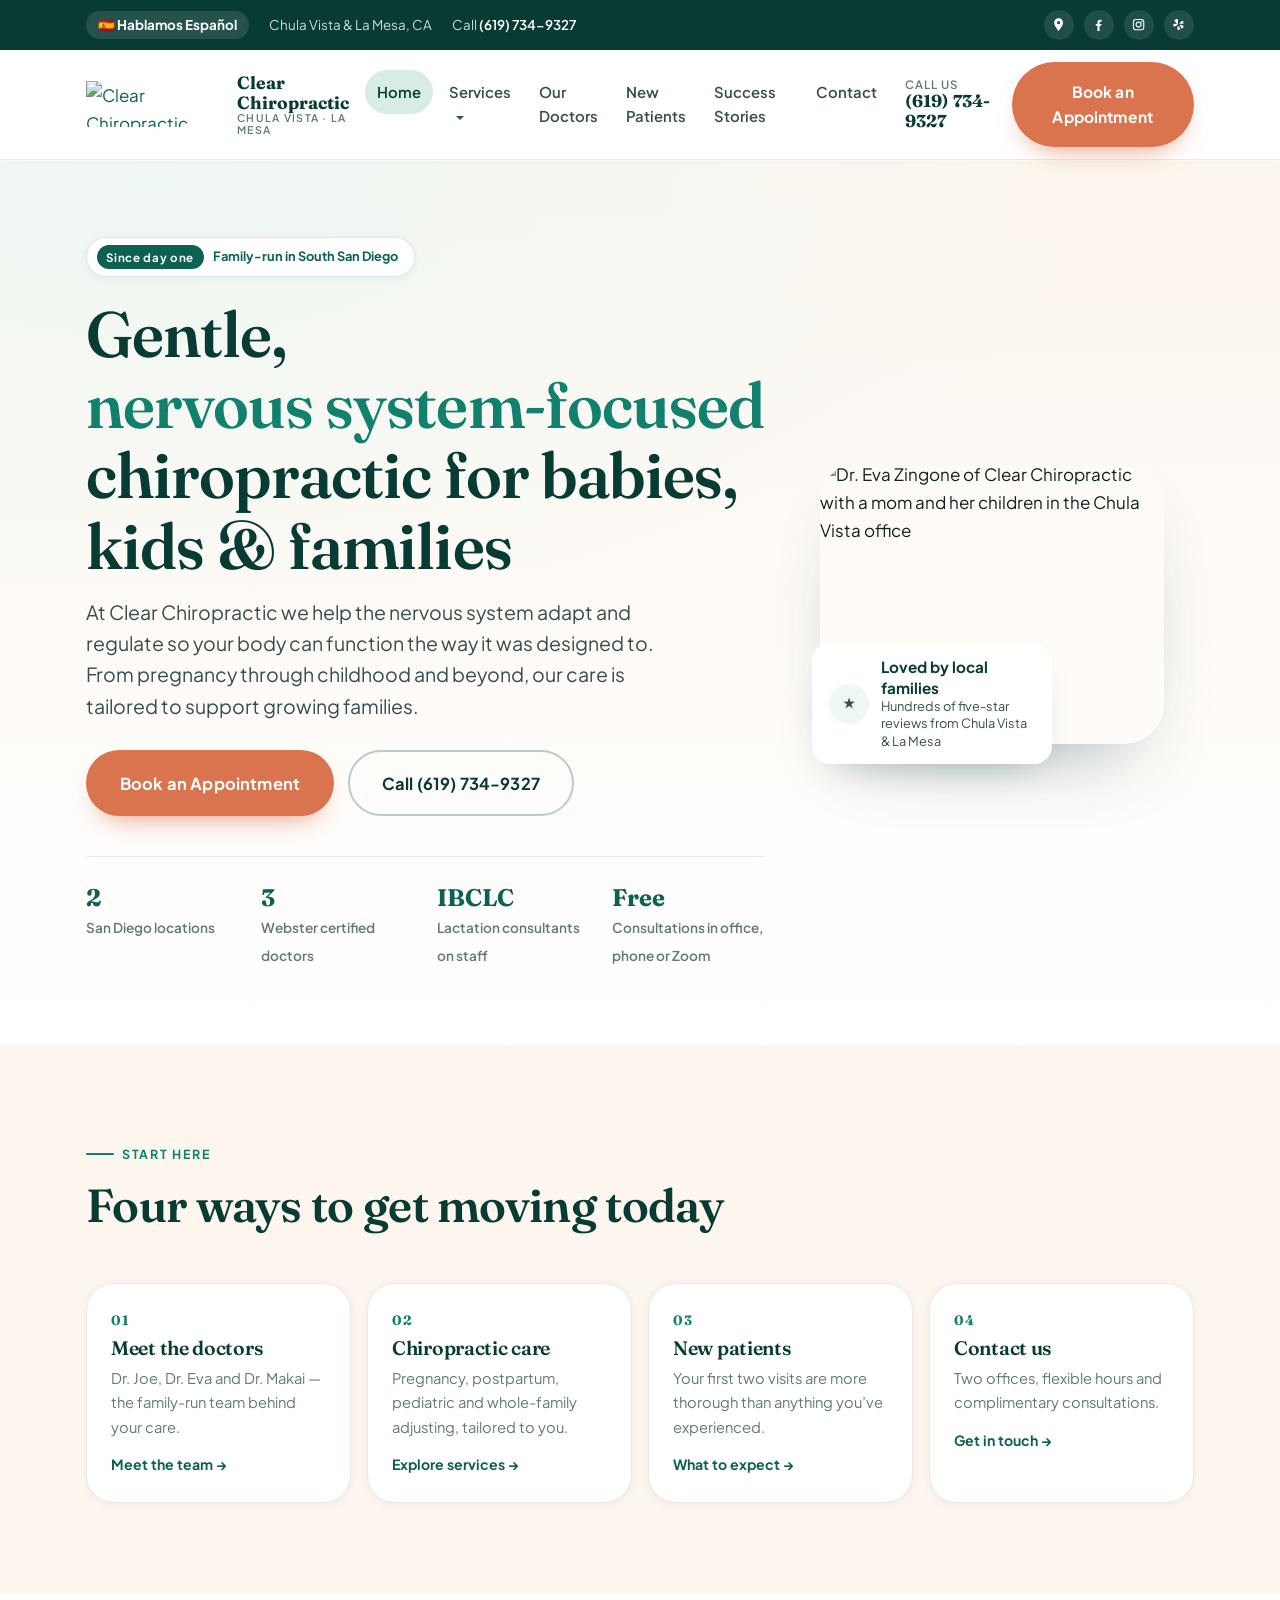
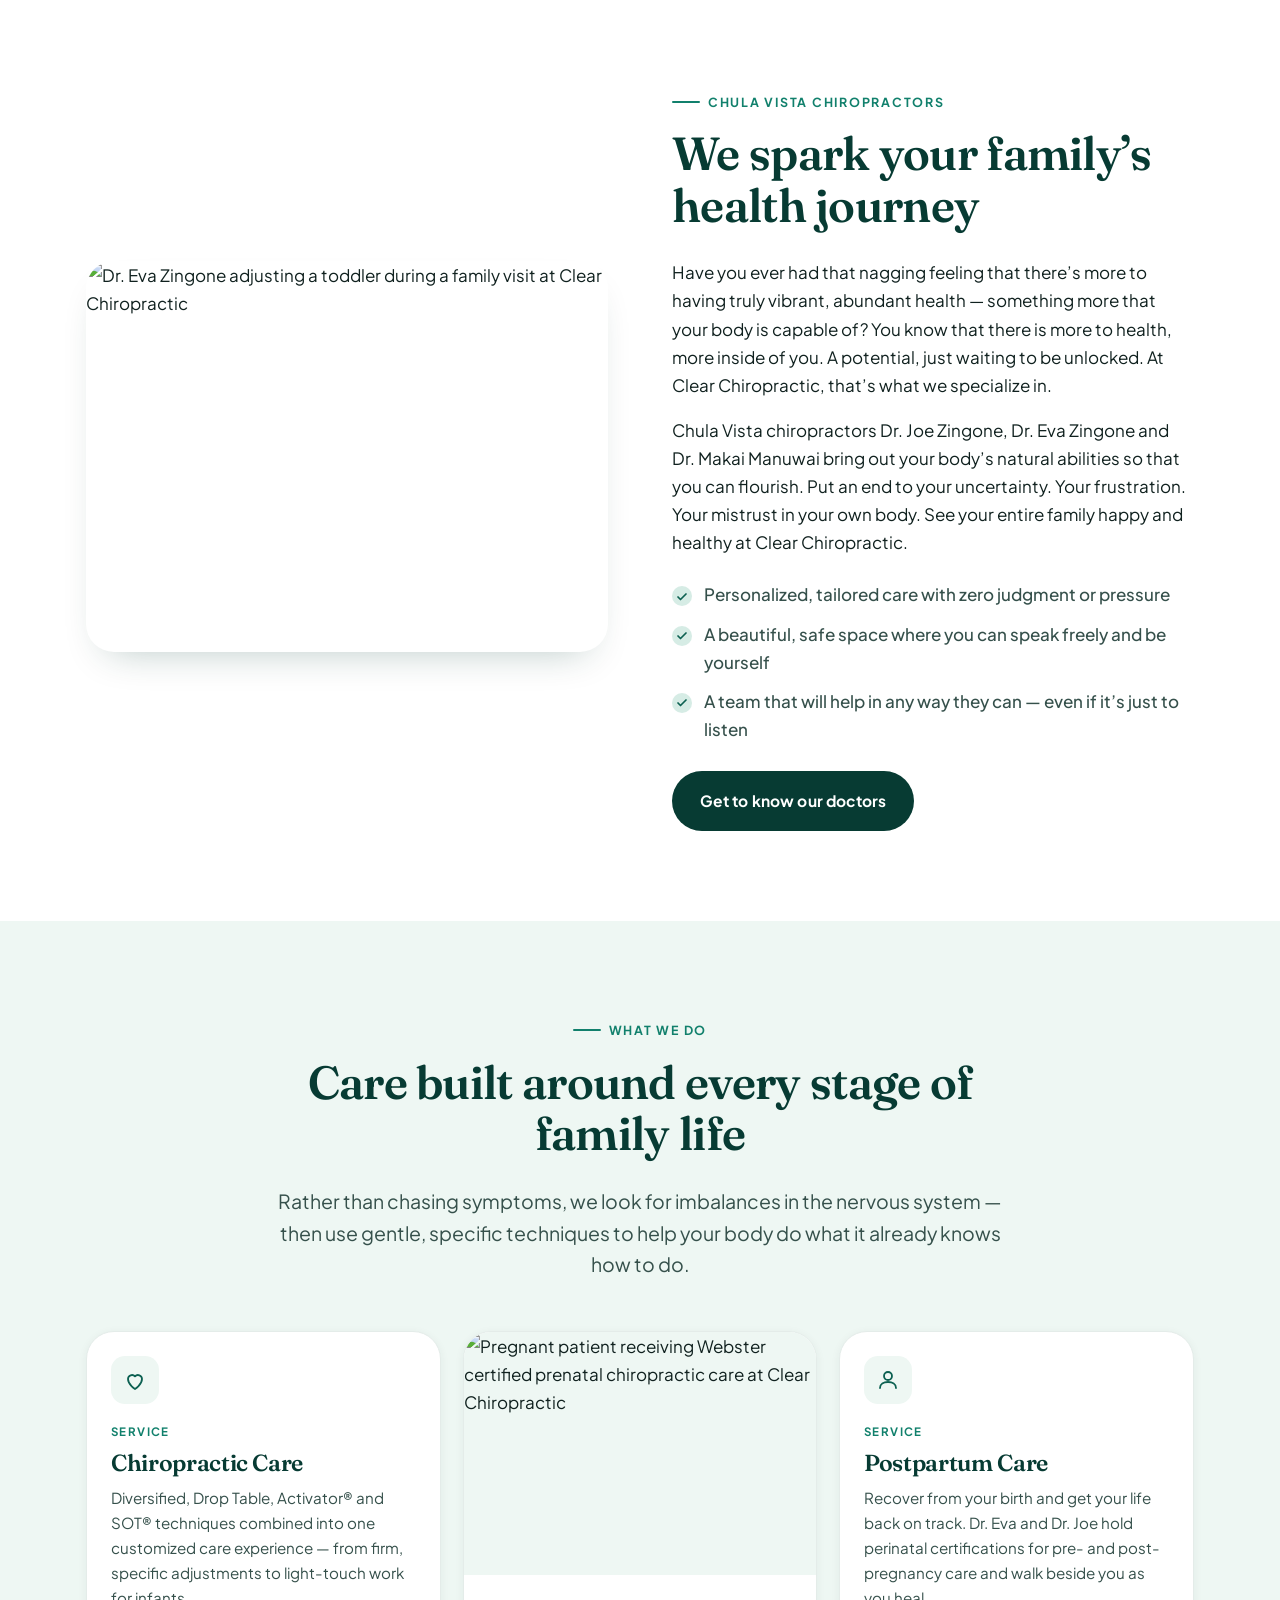
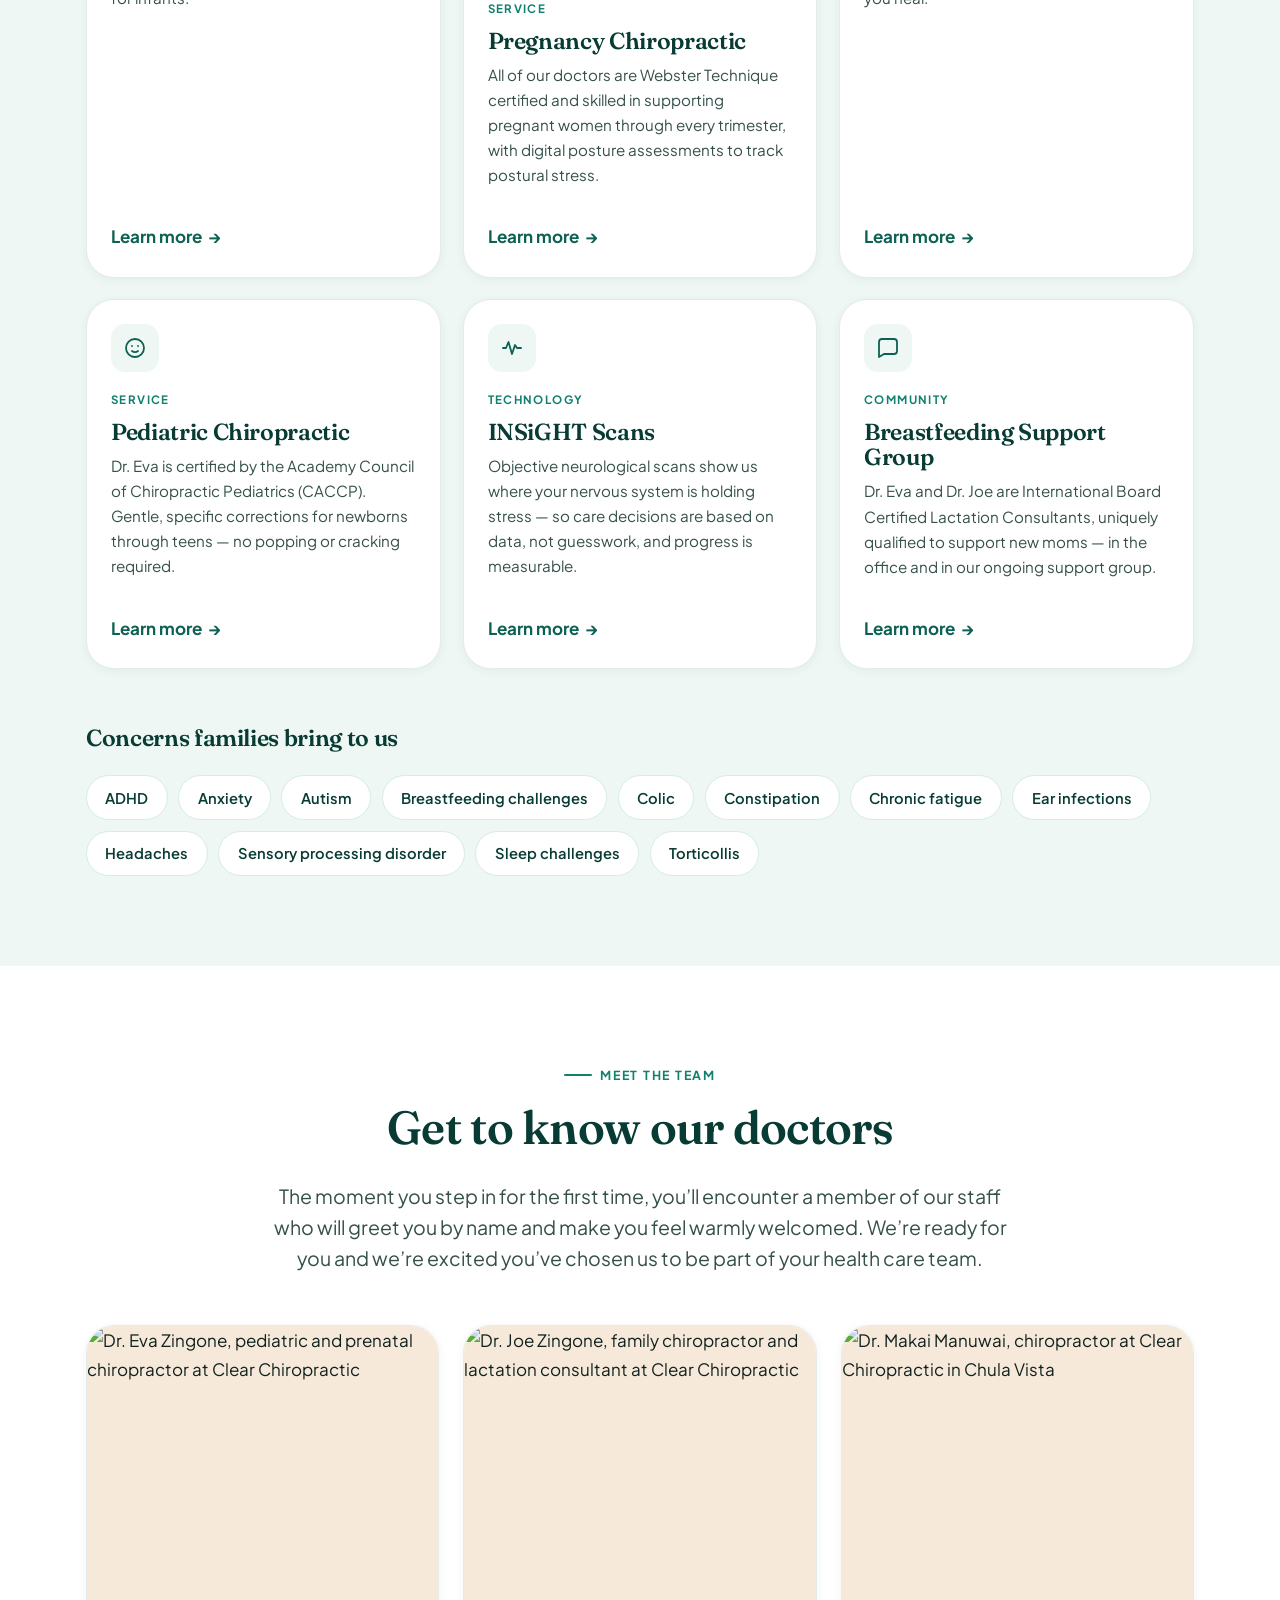
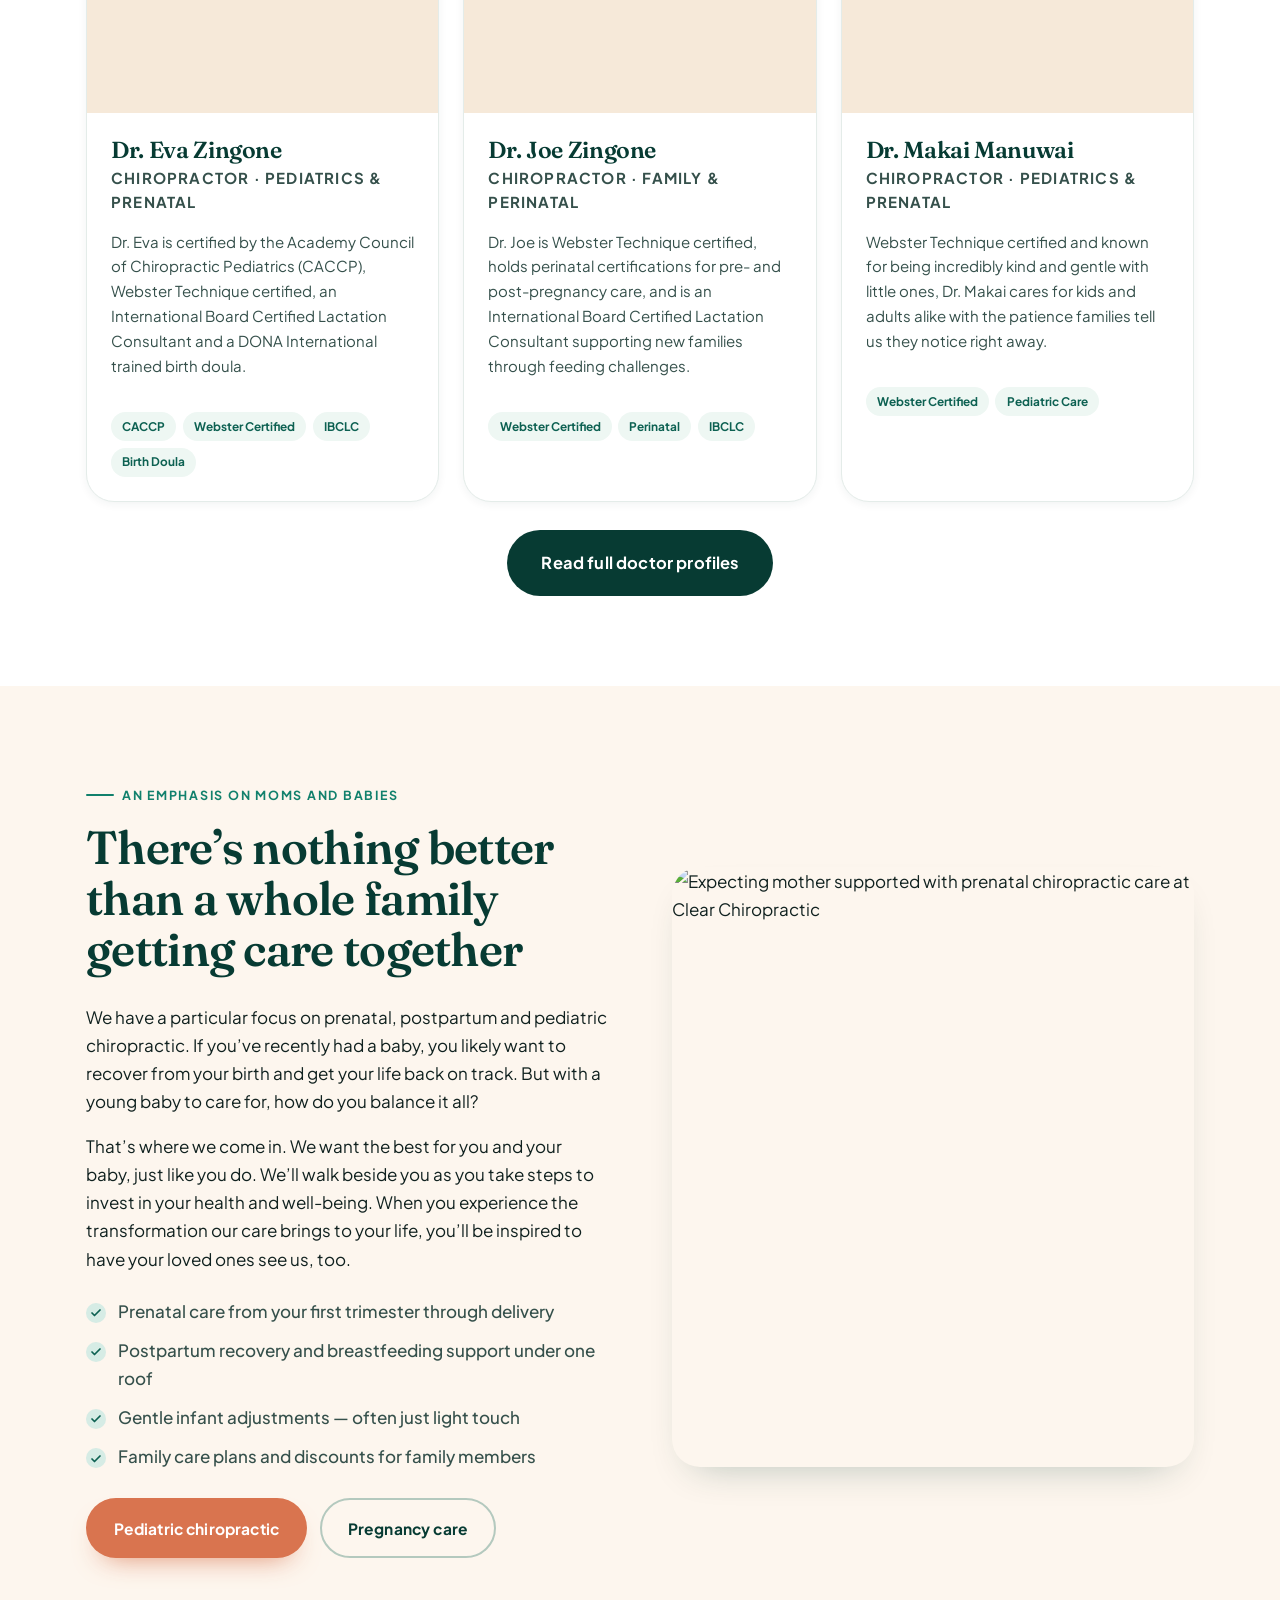
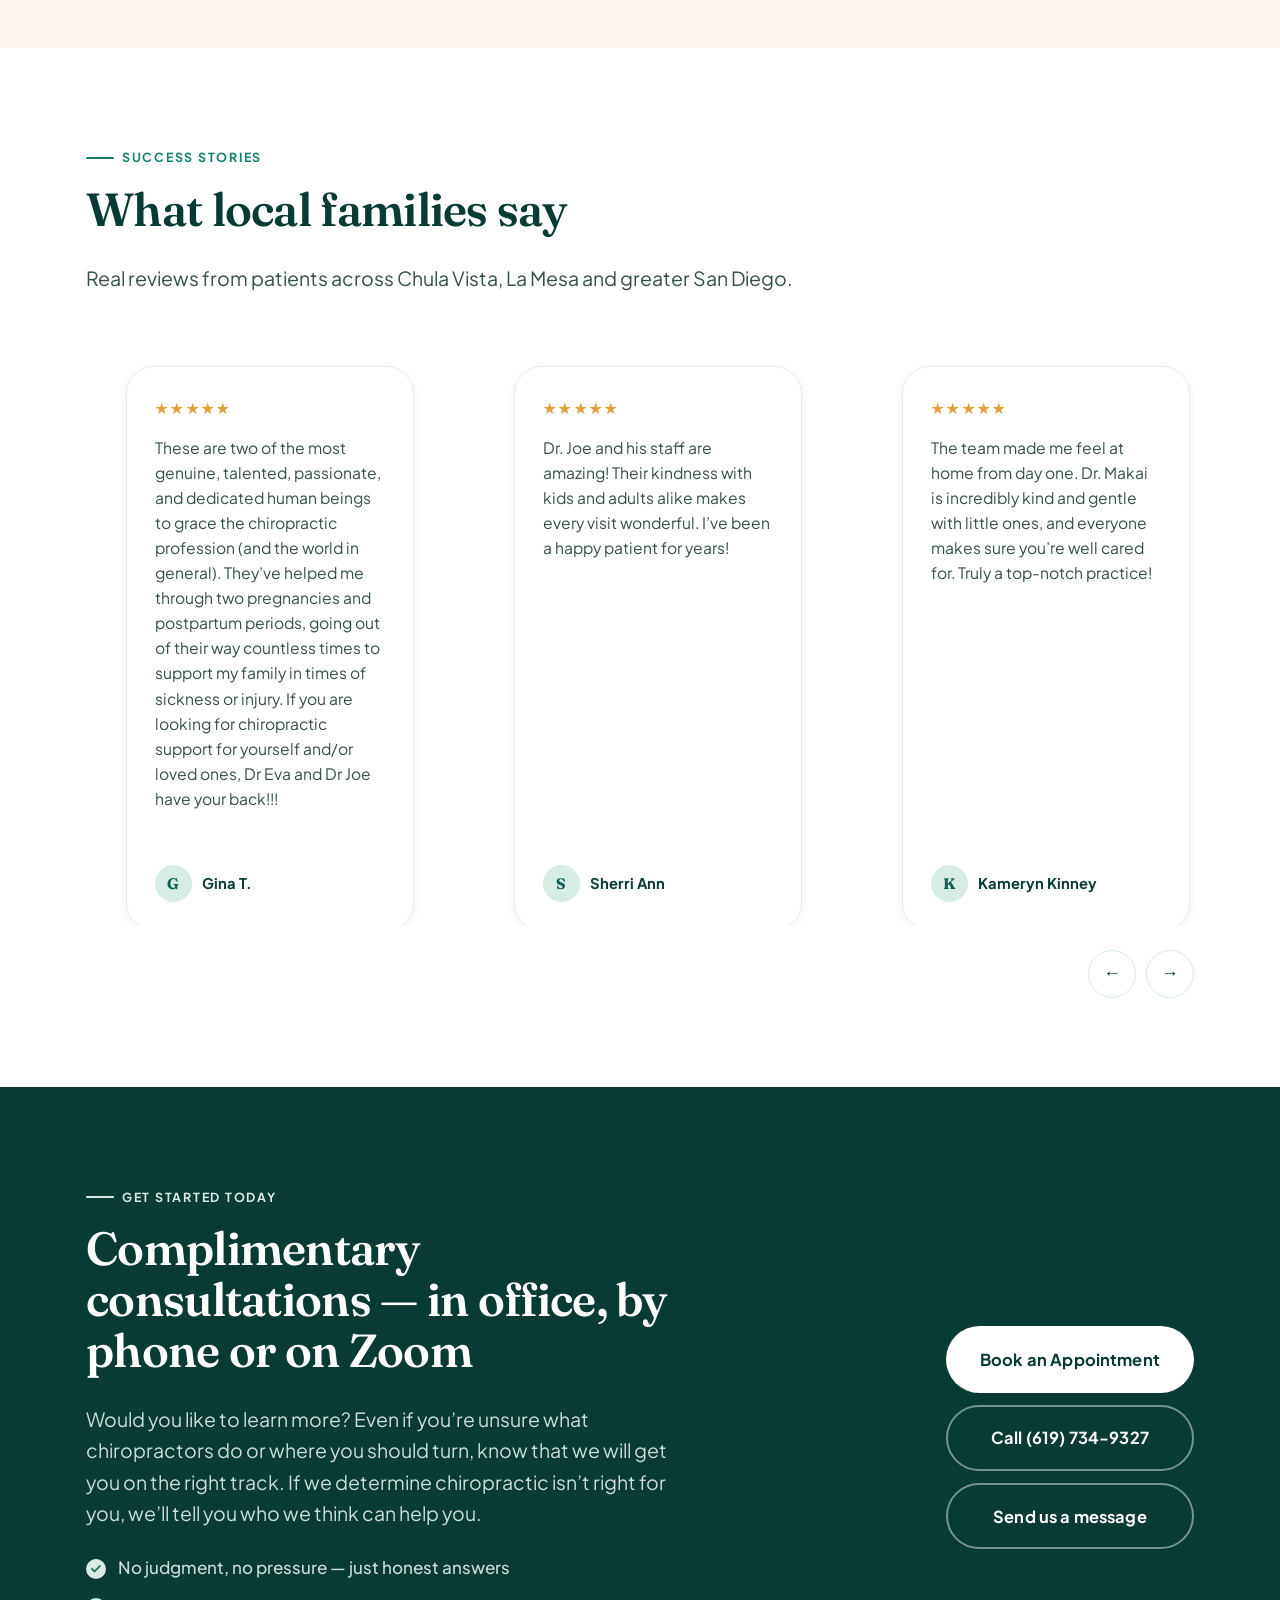
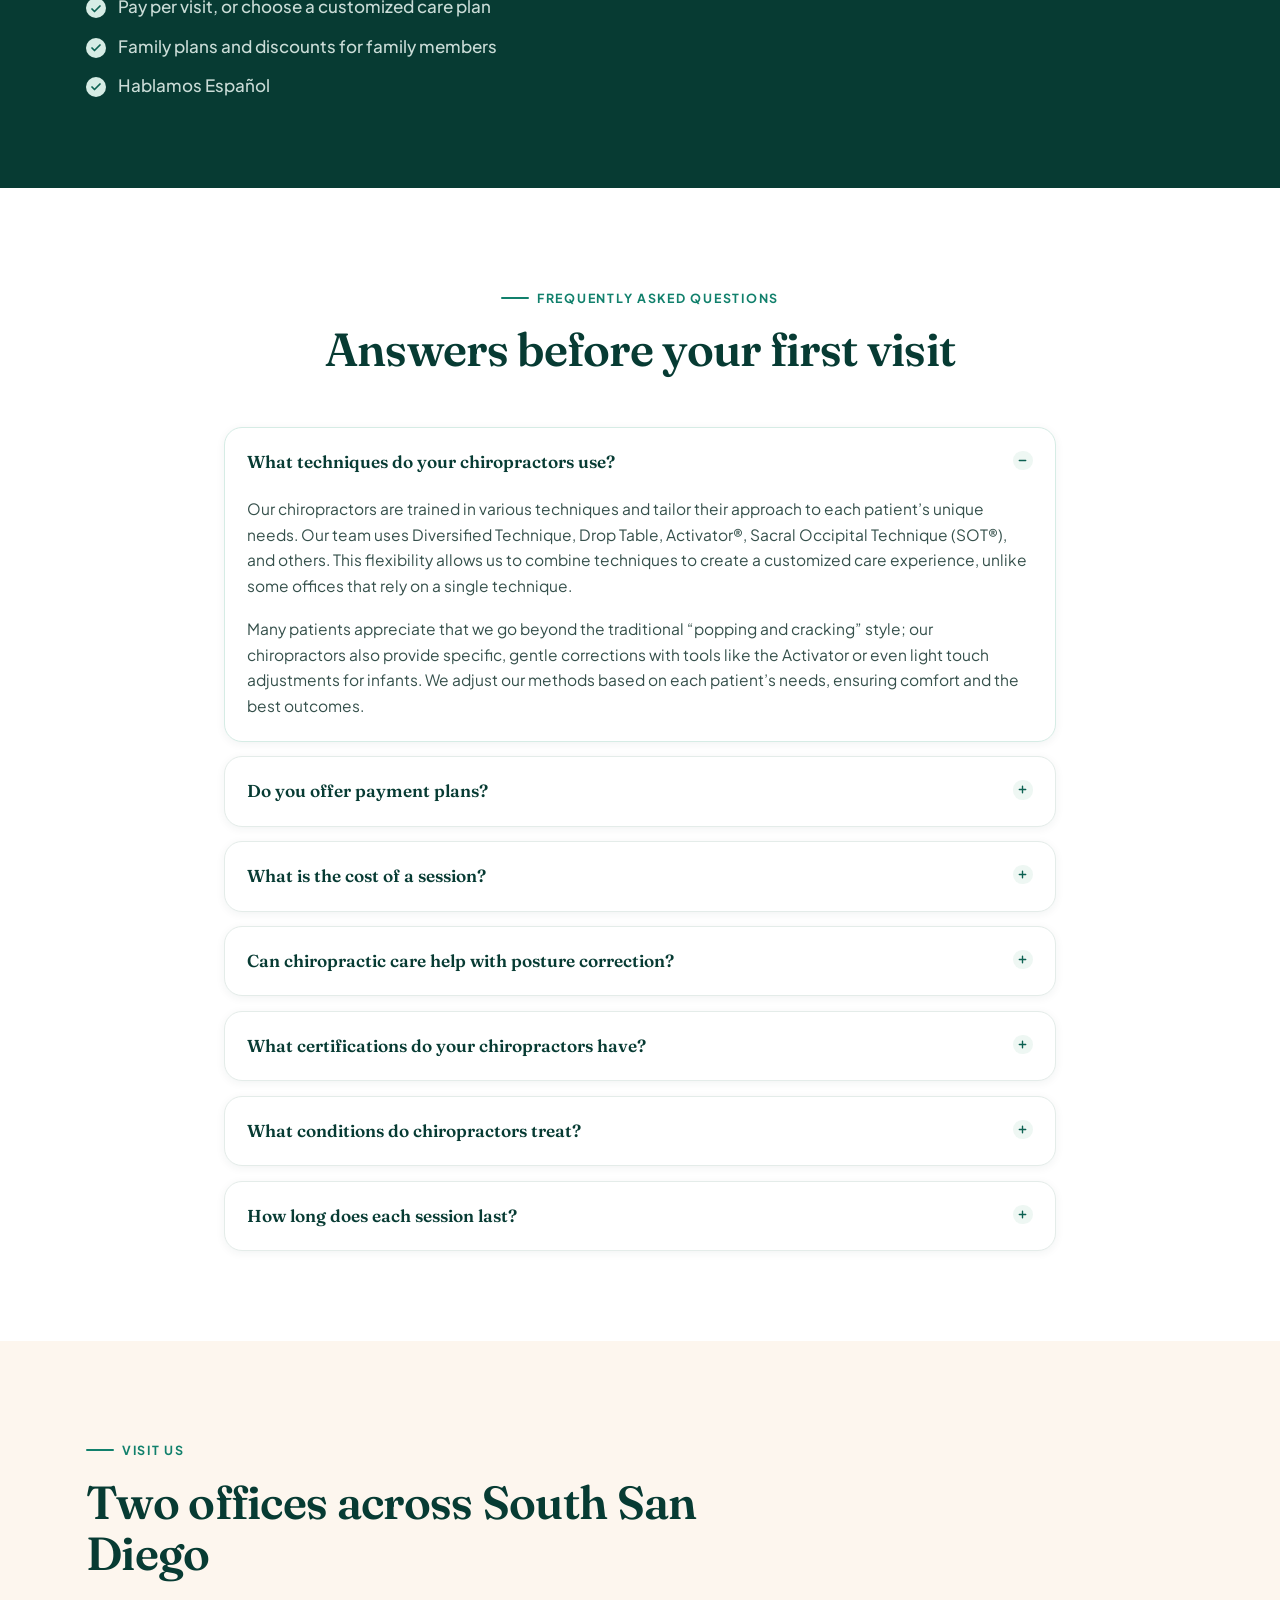
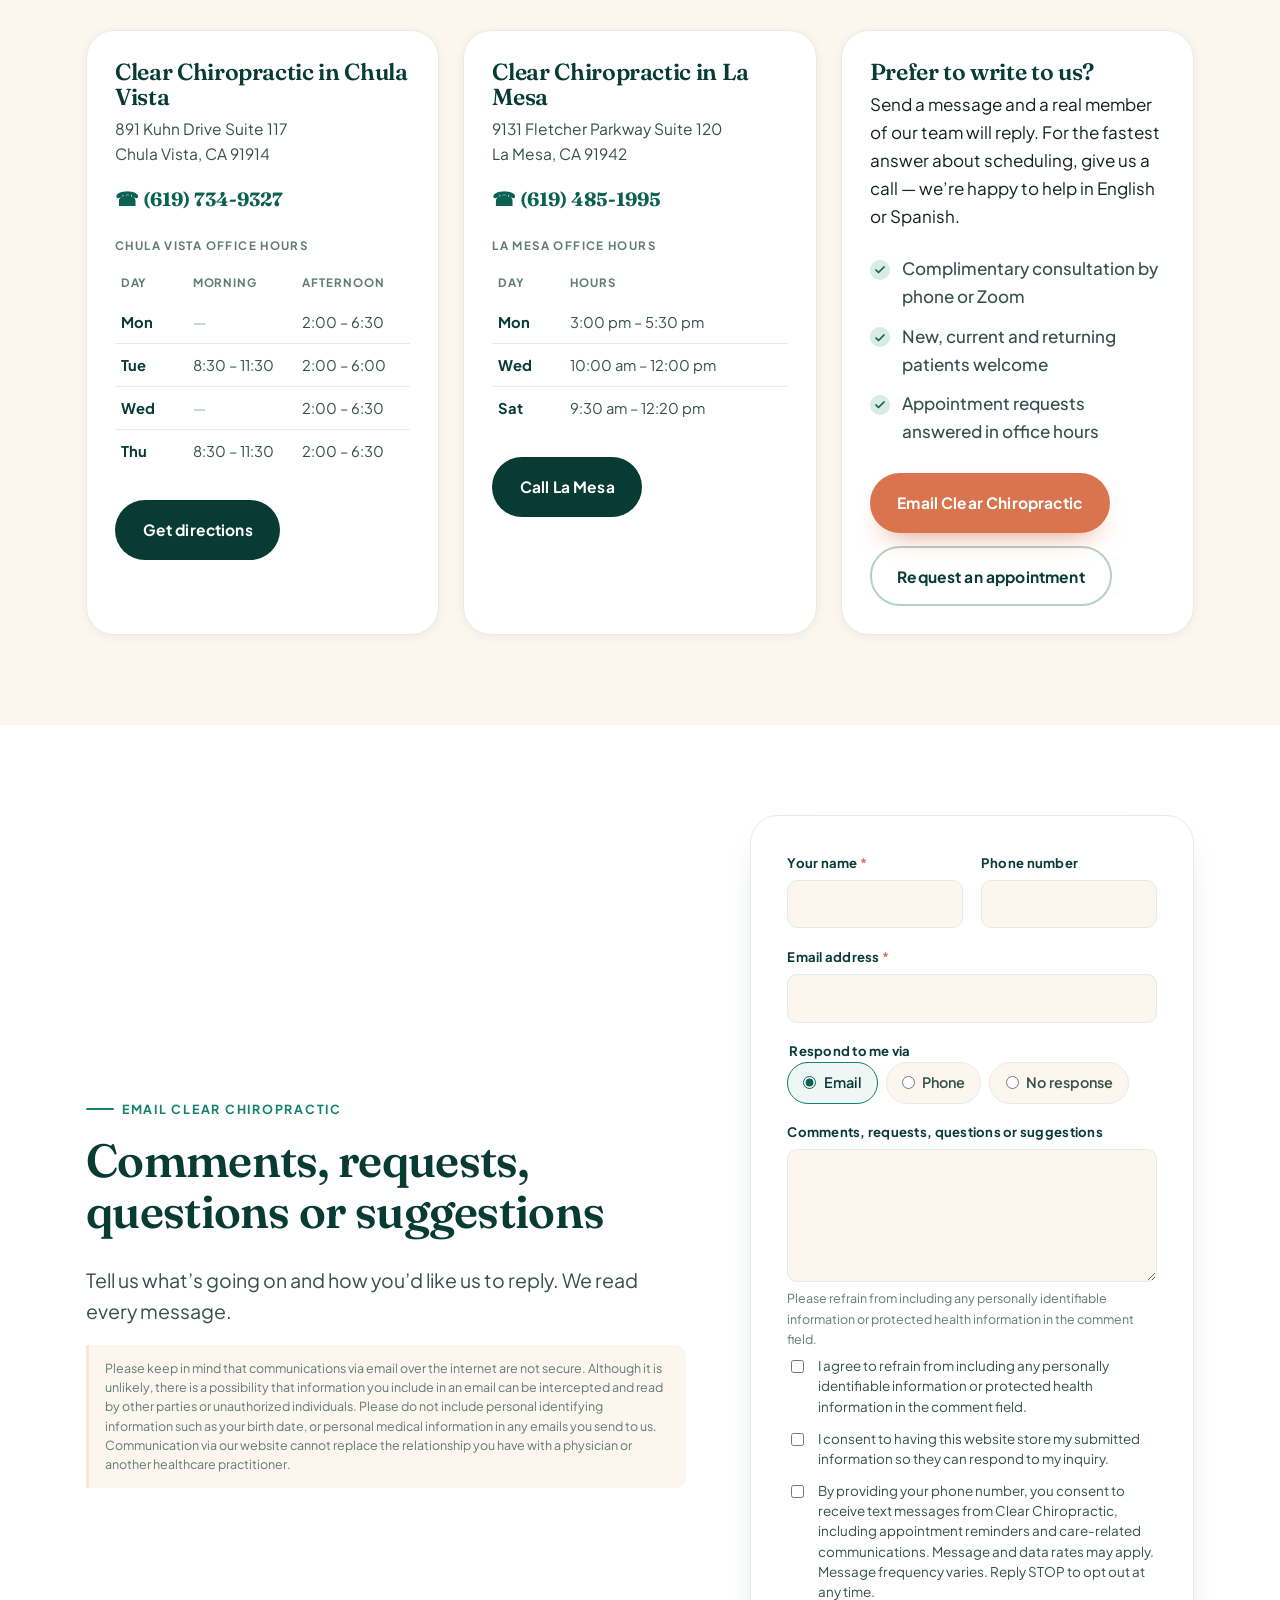
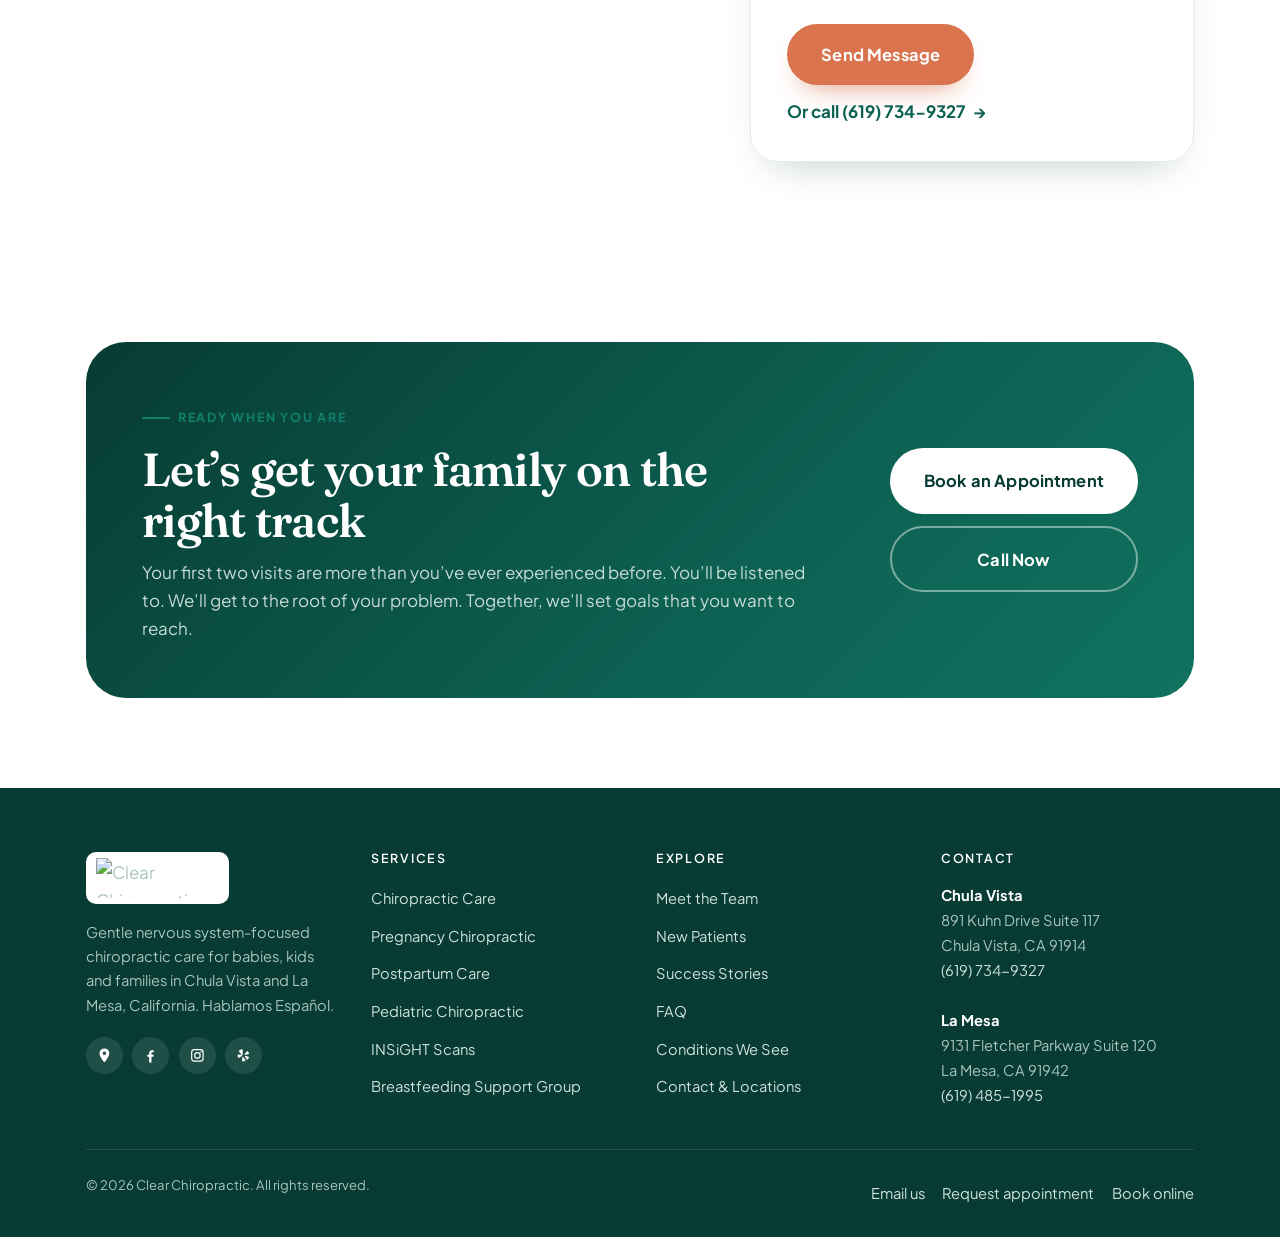
==== index.html @ c64d43aa "feat: website redesign" ====
<!DOCTYPE html>
<html lang="en">
<head>
<meta charset="utf-8">
<meta name="viewport" content="width=device-width, initial-scale=1">
<title>Clear Chiropractic | Family &amp; Pediatric Chiropractors in Chula Vista &amp; La Mesa</title>
<meta name="description" content="Clear Chiropractic offers gentle, nervous system-focused chiropractic care for babies, kids, pregnancy and families in Chula Vista and La Mesa, CA. Call (619) 734-9327.">
<meta name="keywords" content="Chula Vista chiropractor, La Mesa chiropractor, pediatric chiropractic, pregnancy chiropractor, postpartum care, INSiGHT scans, family chiropractic San Diego">
<meta name="author" content="Clear Chiropractic">
<meta name="theme-color" content="#073b33">
<link rel="canonical" href="https://www.getclearchiropractic.com/">
<meta property="og:type" content="website">
<meta property="og:site_name" content="Clear Chiropractic">
<meta property="og:title" content="Clear Chiropractic | Gentle Nervous System-Focused Family Care">
<meta property="og:description" content="Pregnancy, postpartum and pediatric chiropractic care in Chula Vista and La Mesa. Webster certified, IBCLC lactation support, INSiGHT scans. Hablamos Español.">
<meta property="og:image" content="https://doc.vortala.com/childsites/uploads/3988/files/img-chula-vista-chiropractors.jpg">
<meta property="og:url" content="https://www.getclearchiropractic.com/">
<meta name="twitter:card" content="summary_large_image">
<meta name="twitter:title" content="Clear Chiropractic | Family &amp; Pediatric Chiropractors">
<meta name="twitter:description" content="Gentle nervous system-focused chiropractic care for babies, kids and families in Chula Vista &amp; La Mesa, CA.">
<meta name="twitter:image" content="https://doc.vortala.com/childsites/uploads/3988/files/img-chula-vista-chiropractors.jpg">
<link rel="icon" type="image/svg+xml" href="assets/favicon.svg">
<link rel="apple-touch-icon" href="assets/favicon.svg">
<link rel="preconnect" href="https://fonts.googleapis.com">
<link rel="preconnect" href="https://fonts.gstatic.com" crossorigin>
<link href="https://fonts.googleapis.com/css2?family=Fraunces:opsz,wght@9..144,500;9..144,600;9..144,700&family=Plus+Jakarta+Sans:wght@400;500;600;700&display=swap" rel="stylesheet">
<link rel="stylesheet" href="assets/css/styles.css">
<script type="application/ld+json">
{
  "@context": "https://schema.org",
  "@type": "Chiropractic",
  "name": "Clear Chiropractic",
  "description": "Gentle nervous system-focused chiropractic care for babies, kids, pregnancy and families.",
  "url": "https://www.getclearchiropractic.com/",
  "image": "https://doc.vortala.com/childsites/uploads/3988/files/Clear-Logo.png",
  "telephone": "+1-619-734-9327",
  "address": {
    "@type": "PostalAddress",
    "streetAddress": "891 Kuhn Drive Suite 117",
    "addressLocality": "Chula Vista",
    "addressRegion": "CA",
    "postalCode": "91914",
    "addressCountry": "US"
  },
  "openingHoursSpecification": [
    { "@type": "OpeningHoursSpecification", "dayOfWeek": "Monday", "opens": "14:00", "closes": "18:30" },
    { "@type": "OpeningHoursSpecification", "dayOfWeek": "Tuesday", "opens": "08:30", "closes": "11:30" },
    { "@type": "OpeningHoursSpecification", "dayOfWeek": "Tuesday", "opens": "14:00", "closes": "18:00" },
    { "@type": "OpeningHoursSpecification", "dayOfWeek": "Wednesday", "opens": "14:00", "closes": "18:30" },
    { "@type": "OpeningHoursSpecification", "dayOfWeek": "Thursday", "opens": "08:30", "closes": "11:30" },
    { "@type": "OpeningHoursSpecification", "dayOfWeek": "Thursday", "opens": "14:00", "closes": "18:30" }
  ],
  "sameAs": [
    "https://www.facebook.com/getclearchiro/",
    "https://www.instagram.com/getclearchiro",
    "https://www.yelp.com/biz/clear-chiropractic-chula-vista"
  ]
}
</script>
</head>
<body>
<a class="skip-link" href="#main">Skip to content</a>

<!-- ============================== Utility bar ============================== -->
<div class="topbar">
  <div class="wrap topbar__inner">
    <ul class="topbar__list">
      <li><span class="topbar__flag">🇪🇸 Hablamos Español</span></li>
      <li>Chula Vista &amp; La Mesa, CA</li>
      <li>Call <a href="tel:+16197349327">(619) 734-9327</a></li>
    </ul>
    <div class="topbar__socials" aria-label="Clear Chiropractic on social media">
      <a href="https://maps.google.com/?cid=1422573994017589203" target="_blank" rel="noopener" aria-label="Clear Chiropractic on Google Maps">
        <svg viewBox="0 0 24 24" aria-hidden="true"><path d="M12 2a7 7 0 0 0-7 7c0 5.25 7 13 7 13s7-7.75 7-13a7 7 0 0 0-7-7Zm0 9.5A2.5 2.5 0 1 1 14.5 9 2.5 2.5 0 0 1 12 11.5Z"/></svg>
      </a>
      <a href="https://www.facebook.com/getclearchiro/" target="_blank" rel="noopener" aria-label="Clear Chiropractic on Facebook">
        <svg viewBox="0 0 24 24" aria-hidden="true"><path d="M13.5 22v-8h2.7l.4-3.1h-3.1V8.9c0-.9.3-1.5 1.6-1.5h1.6V4.6c-.3 0-1.3-.1-2.4-.1-2.4 0-4.1 1.5-4.1 4.2v2.2H7.5V14h2.7v8Z"/></svg>
      </a>
      <a href="https://www.instagram.com/getclearchiro" target="_blank" rel="noopener" aria-label="Clear Chiropractic on Instagram">
        <svg viewBox="0 0 24 24" aria-hidden="true"><path d="M12 7.2A4.8 4.8 0 1 0 16.8 12A4.8 4.8 0 0 0 12 7.2Zm0 7.9A3.1 3.1 0 1 1 15.1 12A3.1 3.1 0 0 1 12 15.1Zm6.2-8.1a1.1 1.1 0 1 1-1.1-1.1a1.1 1.1 0 0 1 1.1 1.1ZM16.6 3H7.4A4.4 4.4 0 0 0 3 7.4v9.2A4.4 4.4 0 0 0 7.4 21h9.2a4.4 4.4 0 0 0 4.4-4.4V7.4A4.4 4.4 0 0 0 16.6 3Zm2.7 13.6a2.7 2.7 0 0 1-2.7 2.7H7.4a2.7 2.7 0 0 1-2.7-2.7V7.4a2.7 2.7 0 0 1 2.7-2.7h9.2a2.7 2.7 0 0 1 2.7 2.7Z"/></svg>
      </a>
      <a href="https://www.yelp.com/biz/clear-chiropractic-chula-vista" target="_blank" rel="noopener" aria-label="Clear Chiropractic reviews on Yelp">
        <svg viewBox="0 0 24 24" aria-hidden="true"><path d="M11 3.3v7.4c0 .8-1 1.2-1.5.5L5.8 6.3a1 1 0 0 1 .3-1.5A10 10 0 0 1 9.8 3.3c.6-.2 1.2.2 1.2.7Zm-1 9.4c.6-.4.3-1.4-.4-1.5l-4.8-.6a1 1 0 0 0-1.1.9 9.2 9.2 0 0 0 .5 3.3c.2.6.9.8 1.4.4Zm1.5 1.6c-.6-.3-1.3.2-1.3.9l.1 4.6a1 1 0 0 0 1.2.9 9.4 9.4 0 0 0 3-1.2c.5-.4.5-1.1 0-1.5Zm3.4-1.9c-.7-.1-1.2.7-.8 1.3l2.5 3.9a1 1 0 0 0 1.5.2 9.5 9.5 0 0 0 1.8-2.7c.3-.6-.1-1.2-.7-1.3Zm5.1-3.5a9.3 9.3 0 0 0-1.6-2.6 1 1 0 0 0-1.5 0l-3 3.5c-.5.6 0 1.5.7 1.4l4.7-.9c.6-.1.9-.8.7-1.4Z"/></svg>
      </a>
    </div>
  </div>
</div>

<!-- ============================== Header ============================== -->
<header class="site-header">
  <div class="wrap nav">
    <a class="brand" href="index.html" aria-label="Clear Chiropractic home">
      <img src="https://doc.vortala.com/childsites/uploads/3988/files/Clear-Logo.png" alt="Clear Chiropractic logo" width="140" height="46">
      <span class="brand__text">
        <span class="brand__name">Clear Chiropractic</span>
        <span class="brand__tag">Chula Vista &middot; La Mesa</span>
      </span>
    </a>

    <nav aria-label="Main">
      <ul class="nav__menu">
        <li><a href="index.html" aria-current="page">Home</a></li>
        <li class="has-sub">
          <a href="services.html">Services</a>
          <ul class="nav__sub">
            <li><a href="services.html#chiropractic-care">Chiropractic Care</a></li>
            <li><a href="services.html#pregnancy">Pregnancy Chiropractic</a></li>
            <li><a href="services.html#postpartum">Postpartum Care</a></li>
            <li><a href="services.html#pediatric">Pediatric Chiropractic</a></li>
            <li><a href="services.html#insight-scans">INSiGHT Scans</a></li>
            <li><a href="services.html#breastfeeding">Breastfeeding Support Group</a></li>
            <li><a href="services.html#conditions">Conditions We See</a></li>
          </ul>
        </li>
        <li><a href="team.html">Our Doctors</a></li>
        <li><a href="new-patients.html">New Patients</a></li>
        <li><a href="index.html#testimonials">Success Stories</a></li>
        <li><a href="contact.html">Contact</a></li>
      </ul>
    </nav>

    <div class="nav__actions">
      <a class="nav__phone" href="tel:+16197349327">
        Call us
        <strong>(619) 734-9327</strong>
      </a>
      <a class="btn btn--primary nav__cta" href="https://clearchiroca.com/bookappointment" target="_blank" rel="noopener">Book an Appointment</a>
      <button class="nav__toggle" type="button" aria-expanded="false" aria-controls="mobile-nav">
        <span class="nav__toggle-bars" aria-hidden="true"><span></span><span></span><span></span></span>
        Menu
      </button>
    </div>
  </div>
</header>

<!-- ============================== Mobile drawer ============================== -->
<div class="mobile-nav" id="mobile-nav" role="dialog" aria-modal="true" aria-label="Site menu">
  <div class="mobile-nav__panel">
    <div class="mobile-nav__top">
      <span class="brand__name">Menu</span>
      <button class="mobile-nav__close" type="button" aria-label="Close menu">&times;</button>
    </div>
    <ul class="mobile-nav__list">
      <li><a href="index.html">Home</a></li>
      <li><a href="services.html">Services &amp; Conditions</a></li>
      <li class="is-sub"><a href="services.html#chiropractic-care">Chiropractic Care</a></li>
      <li class="is-sub"><a href="services.html#pregnancy">Pregnancy Chiropractic</a></li>
      <li class="is-sub"><a href="services.html#postpartum">Postpartum Care</a></li>
      <li class="is-sub"><a href="services.html#pediatric">Pediatric Chiropractic</a></li>
      <li class="is-sub"><a href="services.html#insight-scans">INSiGHT Scans</a></li>
      <li class="is-sub"><a href="services.html#breastfeeding">Breastfeeding Support Group</a></li>
      <li><a href="team.html">Our Doctors</a></li>
      <li><a href="new-patients.html">New Patients</a></li>
      <li><a href="index.html#testimonials">Success Stories</a></li>
      <li><a href="index.html#faq">FAQ</a></li>
      <li><a href="contact.html">Contact &amp; Locations</a></li>
    </ul>
    <div class="mobile-nav__actions">
      <a class="btn btn--primary btn--block" href="https://clearchiroca.com/bookappointment" target="_blank" rel="noopener">Book an Appointment</a>
      <a class="btn btn--ghost btn--block" href="tel:+16197349327">Call (619) 734-9327</a>
    </div>
  </div>
</div>

<!-- ============================== Submitted banner ============================== -->
<div class="submitted-banner" id="submitted-banner">
  <div class="wrap submitted-banner__inner">
    <p>&#10003; Thanks, your message was sent &mdash; we&rsquo;ll be in touch shortly.</p>
    <button type="button" aria-label="Dismiss confirmation">&times;</button>
  </div>
</div>

<main id="main">

  <!-- ============================== Hero ============================== -->
  <section class="hero">
    <div class="wrap hero__grid">
      <div class="hero__copy">
        <span class="hero__badge"><b>Since day one</b> Family-run in South San Diego</span>
        <h1>Gentle, <em>nervous system-focused</em> chiropractic for babies, kids &amp; families</h1>
        <p class="lead">At Clear Chiropractic we help the nervous system adapt and regulate so your body can function the way it was designed to. From pregnancy through childhood and beyond, our care is tailored to support growing families.</p>
        <div class="btn-row">
          <a class="btn btn--primary btn--lg" href="https://clearchiroca.com/bookappointment" target="_blank" rel="noopener">Book an Appointment</a>
          <a class="btn btn--ghost btn--lg" href="tel:+16197349327">Call (619) 734-9327</a>
        </div>
        <div class="hero__stats">
          <div class="hero__stat">
            <strong>2</strong>
            <span>San Diego locations</span>
          </div>
          <div class="hero__stat">
            <strong>3</strong>
            <span>Webster certified doctors</span>
          </div>
          <div class="hero__stat">
            <strong>IBCLC</strong>
            <span>Lactation consultants on staff</span>
          </div>
          <div class="hero__stat">
            <strong>Free</strong>
            <span>Consultations in office, phone or Zoom</span>
          </div>
        </div>
      </div>

      <div class="hero__media">
        <img src="https://doc.vortala.com/childsites/uploads/3988/files/img-chula-vista-chiropractors.jpg"
             alt="Dr. Eva Zingone of Clear Chiropractic with a mom and her children in the Chula Vista office"
             width="900" height="700" fetchpriority="high">
        <div class="hero__float">
          <span class="hero__float-icon" aria-hidden="true">&#9733;</span>
          <span><strong>Loved by local families</strong>Hundreds of five-star reviews from Chula Vista &amp; La Mesa</span>
        </div>
      </div>
    </div>
  </section>

  <!-- ============================== Quick links ============================== -->
  <section class="section section--tint" aria-label="Start here">
    <div class="wrap">
      <div class="section-head">
        <span class="eyebrow">Start here</span>
        <h2>Four ways to get moving today</h2>
      </div>
      <div class="quicklinks">
        <a class="quicklink reveal" href="team.html">
          <span class="quicklink__num">01</span>
          <h3>Meet the doctors</h3>
          <p>Dr. Joe, Dr. Eva and Dr. Makai &mdash; the family-run team behind your care.</p>
          <span class="quicklink__go">Meet the team &rarr;</span>
        </a>
        <a class="quicklink reveal" href="services.html">
          <span class="quicklink__num">02</span>
          <h3>Chiropractic care</h3>
          <p>Pregnancy, postpartum, pediatric and whole-family adjusting, tailored to you.</p>
          <span class="quicklink__go">Explore services &rarr;</span>
        </a>
        <a class="quicklink reveal" href="new-patients.html">
          <span class="quicklink__num">03</span>
          <h3>New patients</h3>
          <p>Your first two visits are more thorough than anything you&rsquo;ve experienced.</p>
          <span class="quicklink__go">What to expect &rarr;</span>
        </a>
        <a class="quicklink reveal" href="contact.html">
          <span class="quicklink__num">04</span>
          <h3>Contact us</h3>
          <p>Two offices, flexible hours and complimentary consultations.</p>
          <span class="quicklink__go">Get in touch &rarr;</span>
        </a>
      </div>
    </div>
  </section>

  <!-- ============================== About ============================== -->
  <section class="section" id="about">
    <div class="wrap split split--media-first">
      <div class="split__media split__media--wide reveal">
        <img src="https://doc.vortala.com/childsites/uploads/3988/files/img-moms-and-babies.png"
             alt="Dr. Eva Zingone adjusting a toddler during a family visit at Clear Chiropractic"
             width="800" height="600" loading="lazy">
      </div>
      <div class="reveal">
        <span class="eyebrow">Chula Vista chiropractors</span>
        <h2>We spark your family&rsquo;s health journey</h2>
        <p>Have you ever had that nagging feeling that there&rsquo;s more to having truly vibrant, abundant health &mdash; something more that your body is capable of? You know that there is more to health, more inside of you. A potential, just waiting to be unlocked. At Clear Chiropractic, that&rsquo;s what we specialize in.</p>
        <p>Chula Vista chiropractors Dr. Joe Zingone, Dr. Eva Zingone and Dr. Makai Manuwai bring out your body&rsquo;s natural abilities so that you can flourish. Put an end to your uncertainty. Your frustration. Your mistrust in your own body. See your entire family happy and healthy at Clear Chiropractic.</p>
        <ul class="checklist">
          <li>Personalized, tailored care with zero judgment or pressure</li>
          <li>A beautiful, safe space where you can speak freely and be yourself</li>
          <li>A team that will help in any way they can &mdash; even if it&rsquo;s just to listen</li>
        </ul>
        <div class="btn-row">
          <a class="btn btn--dark" href="team.html">Get to know our doctors</a>
        </div>
      </div>
    </div>
  </section>

  <!-- ============================== Services ============================== -->
  <section class="section section--mint" id="services">
    <div class="wrap">
      <div class="section-head section-head--center">
        <span class="eyebrow">What we do</span>
        <h2>Care built around every stage of family life</h2>
        <p class="lead">Rather than chasing symptoms, we look for imbalances in the nervous system &mdash; then use gentle, specific techniques to help your body do what it already knows how to do.</p>
      </div>

      <div class="cards">
        <article class="card reveal">
          <div class="card__body">
            <span class="icon-badge" aria-hidden="true">
              <svg viewBox="0 0 24 24" stroke-linecap="round" stroke-linejoin="round"><path d="M12 21s-7-4.4-7-10a4 4 0 0 1 7-2.6A4 4 0 0 1 19 11c0 5.6-7 10-7 10Z"/></svg>
            </span>
            <span class="card__tag">Service</span>
            <h3>Chiropractic Care</h3>
            <p>Diversified, Drop Table, Activator&reg; and SOT&reg; techniques combined into one customized care experience &mdash; from firm, specific adjustments to light-touch work for infants.</p>
            <div class="card__foot"><a class="textlink" href="services.html#chiropractic-care">Learn more <span aria-hidden="true">&rarr;</span></a></div>
          </div>
        </article>

        <article class="card reveal">
          <div class="card__media">
            <img src="https://doc.vortala.com/childsites/uploads/3988/files/Pregnancy-2023.jpeg"
                 alt="Pregnant patient receiving Webster certified prenatal chiropractic care at Clear Chiropractic"
                 width="640" height="440" loading="lazy">
          </div>
          <div class="card__body">
            <span class="card__tag">Service</span>
            <h3>Pregnancy Chiropractic</h3>
            <p>All of our doctors are Webster Technique certified and skilled in supporting pregnant women through every trimester, with digital posture assessments to track postural stress.</p>
            <div class="card__foot"><a class="textlink" href="services.html#pregnancy">Learn more <span aria-hidden="true">&rarr;</span></a></div>
          </div>
        </article>

        <article class="card reveal">
          <div class="card__body">
            <span class="icon-badge" aria-hidden="true">
              <svg viewBox="0 0 24 24" stroke-linecap="round" stroke-linejoin="round"><path d="M4 20c0-4 3.6-6 8-6s8 2 8 6"/><circle cx="12" cy="8" r="4"/></svg>
            </span>
            <span class="card__tag">Service</span>
            <h3>Postpartum Care</h3>
            <p>Recover from your birth and get your life back on track. Dr. Eva and Dr. Joe hold perinatal certifications for pre- and post-pregnancy care and walk beside you as you heal.</p>
            <div class="card__foot"><a class="textlink" href="services.html#postpartum">Learn more <span aria-hidden="true">&rarr;</span></a></div>
          </div>
        </article>

        <article class="card reveal">
          <div class="card__body">
            <span class="icon-badge" aria-hidden="true">
              <svg viewBox="0 0 24 24" stroke-linecap="round" stroke-linejoin="round"><circle cx="12" cy="12" r="9"/><path d="M9 10h.01M15 10h.01M9 15c.9.8 1.9 1.2 3 1.2s2.1-.4 3-1.2"/></svg>
            </span>
            <span class="card__tag">Service</span>
            <h3>Pediatric Chiropractic</h3>
            <p>Dr. Eva is certified by the Academy Council of Chiropractic Pediatrics (CACCP). Gentle, specific corrections for newborns through teens &mdash; no popping or cracking required.</p>
            <div class="card__foot"><a class="textlink" href="services.html#pediatric">Learn more <span aria-hidden="true">&rarr;</span></a></div>
          </div>
        </article>

        <article class="card reveal">
          <div class="card__body">
            <span class="icon-badge" aria-hidden="true">
              <svg viewBox="0 0 24 24" stroke-linecap="round" stroke-linejoin="round"><path d="M3 12h3l2.5-6 3.5 12 3-9 2 3h4"/></svg>
            </span>
            <span class="card__tag">Technology</span>
            <h3>INSiGHT Scans</h3>
            <p>Objective neurological scans show us where your nervous system is holding stress &mdash; so care decisions are based on data, not guesswork, and progress is measurable.</p>
            <div class="card__foot"><a class="textlink" href="services.html#insight-scans">Learn more <span aria-hidden="true">&rarr;</span></a></div>
          </div>
        </article>

        <article class="card reveal">
          <div class="card__body">
            <span class="icon-badge" aria-hidden="true">
              <svg viewBox="0 0 24 24" stroke-linecap="round" stroke-linejoin="round"><path d="M21 15a3 3 0 0 1-3 3H8l-5 3V6a3 3 0 0 1 3-3h12a3 3 0 0 1 3 3Z"/></svg>
            </span>
            <span class="card__tag">Community</span>
            <h3>Breastfeeding Support Group</h3>
            <p>Dr. Eva and Dr. Joe are International Board Certified Lactation Consultants, uniquely qualified to support new moms &mdash; in the office and in our ongoing support group.</p>
            <div class="card__foot"><a class="textlink" href="services.html#breastfeeding">Learn more <span aria-hidden="true">&rarr;</span></a></div>
          </div>
        </article>
      </div>

      <div class="section-head" style="margin-top:clamp(2.5rem,5vw,3.5rem);margin-bottom:1.5rem;">
        <h3>Concerns families bring to us</h3>
      </div>
      <ul class="pills">
        <li><a href="services.html#conditions">ADHD</a></li>
        <li><a href="services.html#conditions">Anxiety</a></li>
        <li><a href="services.html#conditions">Autism</a></li>
        <li><a href="services.html#conditions">Breastfeeding challenges</a></li>
        <li><a href="services.html#conditions">Colic</a></li>
        <li><a href="services.html#conditions">Constipation</a></li>
        <li><a href="services.html#conditions">Chronic fatigue</a></li>
        <li><a href="services.html#conditions">Ear infections</a></li>
        <li><a href="services.html#conditions">Headaches</a></li>
        <li><a href="services.html#conditions">Sensory processing disorder</a></li>
        <li><a href="services.html#conditions">Sleep challenges</a></li>
        <li><a href="services.html#conditions">Torticollis</a></li>
      </ul>
    </div>
  </section>

  <!-- ============================== Team ============================== -->
  <section class="section" id="team">
    <div class="wrap">
      <div class="section-head section-head--center">
        <span class="eyebrow">Meet the team</span>
        <h2>Get to know our doctors</h2>
        <p class="lead">The moment you step in for the first time, you&rsquo;ll encounter a member of our staff who will greet you by name and make you feel warmly welcomed. We&rsquo;re ready for you and we&rsquo;re excited you&rsquo;ve chosen us to be part of your health care team.</p>
      </div>

      <div class="team-grid">
        <article class="doctor reveal">
          <div class="doctor__photo">
            <img src="https://doc.vortala.com/childsites/uploads/3988/files/Dr-Eva-Zingone-2025.jpg"
                 srcset="https://doc.vortala.com/childsites/uploads/3988/files/Dr-Eva-Zingone-2025.jpg 1x, https://doc.vortala.com/childsites/uploads/3988/files/Dr-Eva-Zingone-2025@2x.jpg 2x"
                 alt="Dr. Eva Zingone, pediatric and prenatal chiropractor at Clear Chiropractic"
                 width="500" height="550" loading="lazy">
          </div>
          <div class="doctor__body">
            <h3>Dr. Eva Zingone</h3>
            <p class="doctor__role">Chiropractor &middot; Pediatrics &amp; Prenatal</p>
            <p>Dr. Eva is certified by the Academy Council of Chiropractic Pediatrics (CACCP), Webster Technique certified, an International Board Certified Lactation Consultant and a DONA International trained birth doula.</p>
            <ul class="doctor__creds">
              <li>CACCP</li><li>Webster Certified</li><li>IBCLC</li><li>Birth Doula</li>
            </ul>
          </div>
        </article>

        <article class="doctor reveal">
          <div class="doctor__photo">
            <img src="https://doc.vortala.com/childsites/uploads/3988/files/Dr-Joe-Zingone-2025.jpg"
                 srcset="https://doc.vortala.com/childsites/uploads/3988/files/Dr-Joe-Zingone-2025.jpg 1x, https://doc.vortala.com/childsites/uploads/3988/files/Dr-Joe-Zingone-2025@2x.jpg 2x"
                 alt="Dr. Joe Zingone, family chiropractor and lactation consultant at Clear Chiropractic"
                 width="500" height="550" loading="lazy">
          </div>
          <div class="doctor__body">
            <h3>Dr. Joe Zingone</h3>
            <p class="doctor__role">Chiropractor &middot; Family &amp; Perinatal</p>
            <p>Dr. Joe is Webster Technique certified, holds perinatal certifications for pre- and post-pregnancy care, and is an International Board Certified Lactation Consultant supporting new families through feeding challenges.</p>
            <ul class="doctor__creds">
              <li>Webster Certified</li><li>Perinatal</li><li>IBCLC</li>
            </ul>
          </div>
        </article>

        <article class="doctor reveal">
          <div class="doctor__photo">
            <img src="https://doc.vortala.com/childsites/uploads/3988/files/Dr-Makai-2025.jpg"
                 srcset="https://doc.vortala.com/childsites/uploads/3988/files/Dr-Makai-2025.jpg 1x, https://doc.vortala.com/childsites/uploads/3988/files/Dr-Makai-2025@2x.jpg 2x"
                 alt="Dr. Makai Manuwai, chiropractor at Clear Chiropractic in Chula Vista"
                 width="500" height="550" loading="lazy">
          </div>
          <div class="doctor__body">
            <h3>Dr. Makai Manuwai</h3>
            <p class="doctor__role">Chiropractor &middot; Pediatrics &amp; Prenatal</p>
            <p>Webster Technique certified and known for being incredibly kind and gentle with little ones, Dr. Makai cares for kids and adults alike with the patience families tell us they notice right away.</p>
            <ul class="doctor__creds">
              <li>Webster Certified</li><li>Pediatric Care</li>
            </ul>
          </div>
        </article>
      </div>

      <div class="btn-row" style="justify-content:center;">
        <a class="btn btn--dark btn--lg" href="team.html">Read full doctor profiles</a>
      </div>
    </div>
  </section>

  <!-- ============================== Moms & babies ============================== -->
  <section class="section section--tint" id="moms-and-babies">
    <div class="wrap split">
      <div class="reveal">
        <span class="eyebrow">An emphasis on moms and babies</span>
        <h2>There&rsquo;s nothing better than a whole family getting care together</h2>
        <p>We have a particular focus on prenatal, postpartum and pediatric chiropractic. If you&rsquo;ve recently had a baby, you likely want to recover from your birth and get your life back on track. But with a young baby to care for, how do you balance it all?</p>
        <p>That&rsquo;s where we come in. We want the best for you and your baby, just like you do. We&rsquo;ll walk beside you as you take steps to invest in your health and well-being. When you experience the transformation our care brings to your life, you&rsquo;ll be inspired to have your loved ones see us, too.</p>
        <ul class="checklist">
          <li>Prenatal care from your first trimester through delivery</li>
          <li>Postpartum recovery and breastfeeding support under one roof</li>
          <li>Gentle infant adjustments &mdash; often just light touch</li>
          <li>Family care plans and discounts for family members</li>
        </ul>
        <div class="btn-row">
          <a class="btn btn--primary" href="services.html#pediatric">Pediatric chiropractic</a>
          <a class="btn btn--ghost" href="services.html#pregnancy">Pregnancy care</a>
        </div>
      </div>
      <div class="split__media split__media--tall reveal">
        <img src="https://doc.vortala.com/childsites/uploads/3988/files/Pregnancy-2023.jpeg"
             alt="Expecting mother supported with prenatal chiropractic care at Clear Chiropractic"
             width="700" height="820" loading="lazy">
      </div>
    </div>
  </section>

  <!-- ============================== Testimonials ============================== -->
  <section class="section" id="testimonials">
    <div class="wrap">
      <div class="section-head">
        <span class="eyebrow">Success stories</span>
        <h2>What local families say</h2>
        <p class="lead">Real reviews from patients across Chula Vista, La Mesa and greater San Diego.</p>
      </div>

      <div class="tcarousel" data-carousel>
        <div class="tcarousel__viewport" tabindex="0" role="region" aria-label="Patient testimonials, scrollable">
          <ul class="tcarousel__track">
            <li>
              <figure class="quote">
                <div class="quote__stars" aria-label="Five out of five stars">&#9733;&#9733;&#9733;&#9733;&#9733;</div>
                <blockquote>These are two of the most genuine, talented, passionate, and dedicated human beings to grace the chiropractic profession (and the world in general). They&rsquo;ve helped me through two pregnancies and postpartum periods, going out of their way countless times to support my family in times of sickness or injury. If you are looking for chiropractic support for yourself and/or loved ones, Dr Eva and Dr Joe have your back!!!</blockquote>
                <figcaption><span class="quote__avatar" aria-hidden="true">G</span> Gina T.</figcaption>
              </figure>
            </li>
            <li>
              <figure class="quote">
                <div class="quote__stars" aria-label="Five out of five stars">&#9733;&#9733;&#9733;&#9733;&#9733;</div>
                <blockquote>Dr. Joe and his staff are amazing! Their kindness with kids and adults alike makes every visit wonderful. I&rsquo;ve been a happy patient for years!</blockquote>
                <figcaption><span class="quote__avatar" aria-hidden="true">S</span> Sherri Ann</figcaption>
              </figure>
            </li>
            <li>
              <figure class="quote">
                <div class="quote__stars" aria-label="Five out of five stars">&#9733;&#9733;&#9733;&#9733;&#9733;</div>
                <blockquote>The team made me feel at home from day one. Dr. Makai is incredibly kind and gentle with little ones, and everyone makes sure you&rsquo;re well cared for. Truly a top-notch practice!</blockquote>
                <figcaption><span class="quote__avatar" aria-hidden="true">K</span> Kameryn Kinney</figcaption>
              </figure>
            </li>
            <li>
              <figure class="quote">
                <div class="quote__stars" aria-label="Five out of five stars">&#9733;&#9733;&#9733;&#9733;&#9733;</div>
                <blockquote>Clear Chiropractic has transformed our family&rsquo;s wellness. My son&rsquo;s progress has been amazing, and Dr. Joe and Dr. Makai treat him with such patience and care. We&rsquo;re so grateful for their compassion and expertise.</blockquote>
                <figcaption><span class="quote__avatar" aria-hidden="true">R</span> Razelle-Marie Torres</figcaption>
              </figure>
            </li>
            <li>
              <figure class="quote">
                <div class="quote__stars" aria-label="Five out of five stars">&#9733;&#9733;&#9733;&#9733;&#9733;</div>
                <blockquote>Clear Chiropractic&rsquo;s staff is so patient, kind, and great at what they do. Every visit is a joy!</blockquote>
                <figcaption><span class="quote__avatar" aria-hidden="true">A</span> Angelica Garcia</figcaption>
              </figure>
            </li>
            <li>
              <figure class="quote">
                <div class="quote__stars" aria-label="Five out of five stars">&#9733;&#9733;&#9733;&#9733;&#9733;</div>
                <blockquote>Dr. Joe and Dr. Eva take the time to understand how I feel each visit. I never feel rushed, and each session is based on what my body needs. Truly caring and attentive chiropractors&mdash;highly recommend!</blockquote>
                <figcaption><span class="quote__avatar" aria-hidden="true">C</span> Clear Chiropractic patient</figcaption>
              </figure>
            </li>
            <li>
              <figure class="quote">
                <div class="quote__stars" aria-label="Five out of five stars">&#9733;&#9733;&#9733;&#9733;&#9733;</div>
                <blockquote>Clear Chiropractic has cared for me since my first baby and through my twin pregnancy. Their gentle, thoughtful care helped my recovery and has supported my kids&rsquo; health from infancy. They truly make family wellness a priority.</blockquote>
                <figcaption><span class="quote__avatar" aria-hidden="true">F</span> Faith LC</figcaption>
              </figure>
            </li>
            <li>
              <figure class="quote">
                <div class="quote__stars" aria-label="Five out of five stars">&#9733;&#9733;&#9733;&#9733;&#9733;</div>
                <blockquote>Doctors who truly listen and care! From the front desk to the adjustments, the team makes you feel valued and cared for.</blockquote>
                <figcaption><span class="quote__avatar" aria-hidden="true">S</span> Sarah Hawk</figcaption>
              </figure>
            </li>
            <li>
              <figure class="quote">
                <div class="quote__stars" aria-label="Five out of five stars">&#9733;&#9733;&#9733;&#9733;&#9733;</div>
                <blockquote>We love Clear Chiropractic! Dr. Joe and the staff are so friendly and caring. My baby began care at 7 weeks and I&rsquo;ve seen great improvements in her comfort and wellbeing.</blockquote>
                <figcaption><span class="quote__avatar" aria-hidden="true">L</span> Lesley Ibarra</figcaption>
              </figure>
            </li>
            <li>
              <figure class="quote">
                <div class="quote__stars" aria-label="Five out of five stars">&#9733;&#9733;&#9733;&#9733;&#9733;</div>
                <blockquote>Dr. Eva &amp; Dr. Joe are absolutely wonderful!! They&rsquo;re both incredibly knowledgeable and take a really comprehensive, well rounded approach to care. I&rsquo;ve never felt more comfortable in their hands. I&rsquo;m 15 weeks pregnant and know that my body is going to be in a great place throughout this journey thanks to them!!!</blockquote>
                <figcaption><span class="quote__avatar" aria-hidden="true">C</span> Cristina C.</figcaption>
              </figure>
            </li>
            <li>
              <figure class="quote">
                <div class="quote__stars" aria-label="Five out of five stars">&#9733;&#9733;&#9733;&#9733;&#9733;</div>
                <blockquote>Excellent care that keeps me feeling great and able to stay active as a cyclist.</blockquote>
                <figcaption><span class="quote__avatar" aria-hidden="true">V</span> Victor Rojo</figcaption>
              </figure>
            </li>
            <li>
              <figure class="quote">
                <div class="quote__stars" aria-label="Five out of five stars">&#9733;&#9733;&#9733;&#9733;&#9733;</div>
                <blockquote>Clear Chiropractic delivers outstanding care every visit. The doctors listen, explain your plan, and truly treat the whole person. My neck has improved, and I look forward to every appointment!</blockquote>
                <figcaption><span class="quote__avatar" aria-hidden="true">A</span> Angelica Mutai</figcaption>
              </figure>
            </li>
            <li>
              <figure class="quote">
                <div class="quote__stars" aria-label="Five out of five stars">&#9733;&#9733;&#9733;&#9733;&#9733;</div>
                <blockquote>The first thing you notice when you walk into this office is a friendly face and a pleasant therapeutic scent. The staff here loves to make you feel at home. Dr. Joe &amp; Dr. Eva love to pay close attention to their patients. Kids love spending time at this place. I will keep recommending Clear Chiropractic to all my friends.</blockquote>
                <figcaption><span class="quote__avatar" aria-hidden="true">J</span> Judith M.</figcaption>
              </figure>
            </li>
            <li>
              <figure class="quote">
                <div class="quote__stars" aria-label="Five out of five stars">&#9733;&#9733;&#9733;&#9733;&#9733;</div>
                <blockquote>Clear Chiropractic goes above and beyond! They treat us like family, and my girls love every visit. The care has truly supported their health and happiness.</blockquote>
                <figcaption><span class="quote__avatar" aria-hidden="true">L</span> Lizmar Algarin Cintron</figcaption>
              </figure>
            </li>
            <li>
              <figure class="quote">
                <div class="quote__stars" aria-label="Five out of five stars">&#9733;&#9733;&#9733;&#9733;&#9733;</div>
                <blockquote>Drs. Eva and Joe Zingone do a wonderful job at setting you at ease. After a thorough interview and exam, I received great feedback on simple things that I could do to improve my overall health. The treatment I received was easy, painless and immediately effective. Anyone dealing with back aches, headaches or trouble sleeping should stop in and get an assessment from this great team.</blockquote>
                <figcaption><span class="quote__avatar" aria-hidden="true">J</span> Jim L.</figcaption>
              </figure>
            </li>
            <li>
              <figure class="quote">
                <div class="quote__stars" aria-label="Five out of five stars">&#9733;&#9733;&#9733;&#9733;&#9733;</div>
                <blockquote>Dr. Eva is wonderful&mdash;so kind with my daughter and makes each visit enjoyable. I&rsquo;m so happy we found her!</blockquote>
                <figcaption><span class="quote__avatar" aria-hidden="true">M</span> Michelle Ybarra</figcaption>
              </figure>
            </li>
            <li>
              <figure class="quote">
                <div class="quote__stars" aria-label="Five out of five stars">&#9733;&#9733;&#9733;&#9733;&#9733;</div>
                <blockquote>I began care at 28 weeks pregnant and noticed huge relief through delivery and postpartum. Now my baby loves his gentle adjustments and is always happy during visits.</blockquote>
                <figcaption><span class="quote__avatar" aria-hidden="true">S</span> Samantha McCormick</figcaption>
              </figure>
            </li>
            <li>
              <figure class="quote">
                <div class="quote__stars" aria-label="Five out of five stars">&#9733;&#9733;&#9733;&#9733;&#9733;</div>
                <blockquote>The best chiropractor our family has been to! The team is professional and always shows the utmost care for all of us.</blockquote>
                <figcaption><span class="quote__avatar" aria-hidden="true">L</span> Lisette Diaz Vargas</figcaption>
              </figure>
            </li>
            <li>
              <figure class="quote">
                <div class="quote__stars" aria-label="Five out of five stars">&#9733;&#9733;&#9733;&#9733;&#9733;</div>
                <blockquote>Being part of the Clear Chiropractic family has been wonderful. The entire team listens with care and supports my health and well-being through chiropractic care.</blockquote>
                <figcaption><span class="quote__avatar" aria-hidden="true">L</span> Lachelle Martinez</figcaption>
              </figure>
            </li>
            <li>
              <figure class="quote">
                <div class="quote__stars" aria-label="Five out of five stars">&#9733;&#9733;&#9733;&#9733;&#9733;</div>
                <blockquote>The team truly cares about your health and well-being. It&rsquo;s a beautiful, family-run practice that makes you feel cared for every visit.</blockquote>
                <figcaption><span class="quote__avatar" aria-hidden="true">L</span> Linda Manriquez</figcaption>
              </figure>
            </li>
          </ul>
        </div>
        <div class="tcarousel__nav">
          <button class="tcarousel__btn" type="button" data-carousel-prev aria-label="Previous testimonials">&larr;</button>
          <button class="tcarousel__btn" type="button" data-carousel-next aria-label="Next testimonials">&rarr;</button>
        </div>
      </div>
    </div>
  </section>

  <!-- ============================== Get started ============================== -->
  <section class="section section--ink" id="get-started">
    <div class="wrap split split--wide-copy">
      <div>
        <span class="eyebrow">Get started today</span>
        <h2>Complimentary consultations &mdash; in office, by phone or on Zoom</h2>
        <p class="lead">Would you like to learn more? Even if you&rsquo;re unsure what chiropractors do or where you should turn, know that we will get you on the right track. If we determine chiropractic isn&rsquo;t right for you, we&rsquo;ll tell you who we think can help you.</p>
        <ul class="checklist">
          <li>No judgment, no pressure &mdash; just honest answers</li>
          <li>Pay per visit, or choose a customized care plan</li>
          <li>Family plans and discounts for family members</li>
          <li>Hablamos Español</li>
        </ul>
      </div>
      <div class="cta-band__actions" style="align-self:center;">
        <a class="btn btn--light btn--lg btn--block" href="https://clearchiroca.com/bookappointment" target="_blank" rel="noopener">Book an Appointment</a>
        <a class="btn btn--outline-light btn--lg btn--block" href="tel:+16197349327">Call (619) 734-9327</a>
        <a class="btn btn--outline-light btn--lg btn--block" href="contact.html#contact-form">Send us a message</a>
      </div>
    </div>
  </section>

  <!-- ============================== FAQ ============================== -->
  <section class="section" id="faq">
    <div class="wrap">
      <div class="section-head section-head--center">
        <span class="eyebrow">Frequently asked questions</span>
        <h2>Answers before your first visit</h2>
      </div>

      <div class="faq">
        <details class="faq__item" open>
          <summary>What techniques do your chiropractors use?</summary>
          <div class="faq__answer">
            <p>Our chiropractors are trained in various techniques and tailor their approach to each patient&rsquo;s unique needs. Our team uses Diversified Technique, Drop Table, Activator&reg;, Sacral Occipital Technique (SOT&reg;), and others. This flexibility allows us to combine techniques to create a customized care experience, unlike some offices that rely on a single technique.</p>
            <p>Many patients appreciate that we go beyond the traditional &ldquo;popping and cracking&rdquo; style; our chiropractors also provide specific, gentle corrections with tools like the Activator or even light touch adjustments for infants. We adjust our methods based on each patient&rsquo;s needs, ensuring comfort and the best outcomes.</p>
          </div>
        </details>

        <details class="faq__item">
          <summary>Do you offer payment plans?</summary>
          <div class="faq__answer">
            <p>Yes, we offer flexible payment options. At Clear Chiropractic, you can pay per visit or opt for a customized plan with affordable monthly payments, generally between $250 and $450. The plan&rsquo;s length and cost depend on your personal goals and challenges. We also offer family plans and additional discounts for family members.</p>
          </div>
        </details>

        <details class="faq__item">
          <summary>What is the cost of a session?</summary>
          <div class="faq__answer">
            <p>A drop-in chiropractic session costs up to $75. Most patients, however, choose a customized care plan, which averages between $250 and $450 monthly, depending on individual needs, goals, and assessments.</p>
          </div>
        </details>

        <details class="faq__item">
          <summary>Can chiropractic care help with posture correction?</summary>
          <div class="faq__answer">
            <p>Absolutely! We offer digital posture assessments for adults, older children, and pregnant women to monitor postural stress before and during care. Chiropractic helps relieve the ongoing postural stress our bodies experience due to factors like &ldquo;tech neck&rdquo; and heavy backpacks. Our care supports healthy development by reducing these stresses early on for growing children. It&rsquo;s a fantastic tool for improving posture and overall well-being.</p>
          </div>
        </details>

        <details class="faq__item">
          <summary>What certifications do your chiropractors have?</summary>
          <div class="faq__answer">
            <p>Our chiropractors have special certifications to provide comprehensive care for all ages. All our doctors are Webster Technique Certified and skilled in supporting pregnant women. Additionally, Dr. Eva and Dr. Joe hold perinatal certifications, adding pre- and post-pregnancy care expertise. They are also International Board Certified Lactation Consultants, uniquely qualified to support new moms with breastfeeding.</p>
            <p>Dr. Eva is certified by the Academy Council of Chiropractic Pediatrics (CACCP) and trained as a birth doula by DONA International. Our practice also includes an online community with pregnancy, birth prep, and early parenthood resources.</p>
          </div>
        </details>

        <details class="faq__item">
          <summary>What conditions do chiropractors treat?</summary>
          <div class="faq__answer">
            <p>Our approach focuses on overall wellness and supporting the body&rsquo;s natural ability to heal. Rather than treating specific conditions, we look for imbalances in the nervous system. Chiropractic care helps address issues stemming from these imbalances, such as poor sleep, headaches, and chronic body aches.</p>
            <p>For children, this may include colic, reflux, constipation, and even sensory challenges or postural issues. Other conditions, like asthma, anxiety, and digestive problems, may also improve with chiropractic care.</p>
          </div>
        </details>

        <details class="faq__item">
          <summary>How long does each session last?</summary>
          <div class="faq__answer">
            <p>Thanks to our comprehensive initial assessment, typical adjustments are focused and efficient, usually lasting around 5&ndash;10 minutes. We understand that many families have busy schedules, so we aim to make routine visits quick and convenient, which our patients appreciate.</p>
          </div>
        </details>
      </div>
    </div>
  </section>

  <!-- ============================== Locations + contact ============================== -->
  <section class="section section--tint" id="contact">
    <div class="wrap">
      <div class="section-head">
        <span class="eyebrow">Visit us</span>
        <h2>Two offices across South San Diego</h2>
      </div>

      <div class="locations">
        <article class="location reveal">
          <h3>Clear Chiropractic in Chula Vista</h3>
          <address class="location__addr">
            891 Kuhn Drive Suite 117<br>
            Chula Vista, CA 91914
          </address>
          <a class="location__phone" href="tel:+16197349327">&#9742; (619) 734-9327</a>
          <table class="hours">
            <caption>Chula Vista office hours</caption>
            <thead>
              <tr><th scope="col">Day</th><th scope="col">Morning</th><th scope="col">Afternoon</th></tr>
            </thead>
            <tbody>
              <tr><th scope="row">Mon</th><td class="is-closed">&mdash;</td><td>2:00 &ndash; 6:30</td></tr>
              <tr><th scope="row">Tue</th><td>8:30 &ndash; 11:30</td><td>2:00 &ndash; 6:00</td></tr>
              <tr><th scope="row">Wed</th><td class="is-closed">&mdash;</td><td>2:00 &ndash; 6:30</td></tr>
              <tr><th scope="row">Thu</th><td>8:30 &ndash; 11:30</td><td>2:00 &ndash; 6:30</td></tr>
            </tbody>
          </table>
          <div class="btn-row">
            <a class="btn btn--dark" href="https://maps.google.com/?cid=1422573994017589203" target="_blank" rel="noopener">Get directions</a>
          </div>
        </article>

        <article class="location reveal">
          <h3>Clear Chiropractic in La Mesa</h3>
          <address class="location__addr">
            9131 Fletcher Parkway Suite 120<br>
            La Mesa, CA 91942
          </address>
          <a class="location__phone" href="tel:+16194851995">&#9742; (619) 485-1995</a>
          <table class="hours">
            <caption>La Mesa office hours</caption>
            <thead>
              <tr><th scope="col">Day</th><th scope="col">Hours</th></tr>
            </thead>
            <tbody>
              <tr><th scope="row">Mon</th><td>3:00 pm &ndash; 5:30 pm</td></tr>
              <tr><th scope="row">Wed</th><td>10:00 am &ndash; 12:00 pm</td></tr>
              <tr><th scope="row">Sat</th><td>9:30 am &ndash; 12:20 pm</td></tr>
            </tbody>
          </table>
          <div class="btn-row">
            <a class="btn btn--dark" href="tel:+16194851995">Call La Mesa</a>
          </div>
        </article>

        <article class="location reveal">
          <h3>Prefer to write to us?</h3>
          <p>Send a message and a real member of our team will reply. For the fastest answer about scheduling, give us a call &mdash; we&rsquo;re happy to help in English or Spanish.</p>
          <ul class="checklist">
            <li>Complimentary consultation by phone or Zoom</li>
            <li>New, current and returning patients welcome</li>
            <li>Appointment requests answered in office hours</li>
          </ul>
          <div class="btn-row">
            <a class="btn btn--primary" href="contact.html#contact-form">Email Clear Chiropractic</a>
            <a class="btn btn--ghost" href="new-patients.html#appointment-form">Request an appointment</a>
          </div>
        </article>
      </div>
    </div>
  </section>

  <!-- ============================== Home contact form ============================== -->
  <section class="section" id="home-contact-form">
    <div class="wrap split split--wide-copy">
      <div>
        <span class="eyebrow">Email Clear Chiropractic</span>
        <h2>Comments, requests, questions or suggestions</h2>
        <p class="lead">Tell us what&rsquo;s going on and how you&rsquo;d like us to reply. We read every message.</p>
        <p class="form-note">Please keep in mind that communications via email over the internet are not secure. Although it is unlikely, there is a possibility that information you include in an email can be intercepted and read by other parties or unauthorized individuals. Please do not include personal identifying information such as your birth date, or personal medical information in any emails you send to us. Communication via our website cannot replace the relationship you have with a physician or another healthcare practitioner.</p>
      </div>

      <div class="form-shell">
        <form method="POST"
              action="https://vision.leadrai.com/api/forms/229c0adfd37c1e856d082f9cf10f9771"
              data-leadr-form
              novalidate>
          <div class="form-status" aria-live="polite"></div>

          <input type="hidden" name="_form" value="Contact">
          <input type="hidden" name="_page" value="">
          <input type="text" name="_gotcha" tabindex="-1" autocomplete="off" style="display:none">

          <div class="form-grid form-grid--2">
            <div class="field">
              <label for="home-name">Your name <span class="req" aria-hidden="true">*</span></label>
              <input id="home-name" name="name" type="text" autocomplete="name" required>
            </div>
            <div class="field">
              <label for="home-phone">Phone number</label>
              <input id="home-phone" name="phone" type="tel" autocomplete="tel" inputmode="tel">
            </div>
            <div class="field field--full">
              <label for="home-email">Email address <span class="req" aria-hidden="true">*</span></label>
              <input id="home-email" name="email" type="email" autocomplete="email" required>
            </div>
            <div class="field field--full">
              <fieldset>
                <legend class="fieldset__legend">Respond to me via</legend>
                <div class="radio-row">
                  <label><input type="radio" name="Respond to me via" value="Email" checked> Email</label>
                  <label><input type="radio" name="Respond to me via" value="Phone"> Phone</label>
                  <label><input type="radio" name="Respond to me via" value="No response needed"> No response</label>
                </div>
              </fieldset>
            </div>
            <div class="field field--full">
              <label for="home-message">Comments, requests, questions or suggestions</label>
              <textarea id="home-message" name="Message" rows="5"></textarea>
              <span class="field__hint">Please refrain from including any personally identifiable information or protected health information in the comment field.</span>
            </div>
          </div>

          <div class="consent">
            <label>
              <input type="checkbox" name="Agrees to omit health information" value="Yes" required>
              <span>I agree to refrain from including any personally identifiable information or protected health information in the comment field.</span>
            </label>
            <label>
              <input type="checkbox" name="Consents to store information" value="Yes" required>
              <span>I consent to having this website store my submitted information so they can respond to my inquiry.</span>
            </label>
            <label>
              <input type="checkbox" name="Consents to text messages" value="Yes">
              <span>By providing your phone number, you consent to receive text messages from Clear Chiropractic, including appointment reminders and care-related communications. Message and data rates may apply. Message frequency varies. Reply STOP to opt out at any time.</span>
            </label>
          </div>

          <div class="form-actions">
            <button class="btn btn--primary btn--lg" type="submit">Send Message</button>
            <a class="textlink" href="tel:+16197349327">Or call (619) 734-9327 <span aria-hidden="true">&rarr;</span></a>
          </div>
        </form>
      </div>
    </div>
  </section>

  <!-- ============================== CTA band ============================== -->
  <section class="section" aria-label="Book an appointment">
    <div class="wrap">
      <div class="cta-band">
        <div>
          <span class="eyebrow">Ready when you are</span>
          <h2>Let&rsquo;s get your family on the right track</h2>
          <p>Your first two visits are more than you&rsquo;ve ever experienced before. You&rsquo;ll be listened to. We&rsquo;ll get to the root of your problem. Together, we&rsquo;ll set goals that you want to reach.</p>
        </div>
        <div class="cta-band__actions">
          <a class="btn btn--light btn--lg btn--block" href="https://clearchiroca.com/bookappointment" target="_blank" rel="noopener">Book an Appointment</a>
          <a class="btn btn--outline-light btn--lg btn--block" href="tel:+16197349327">Call Now</a>
        </div>
      </div>
    </div>
  </section>

</main>

<!-- ============================== Footer ============================== -->
<footer class="site-footer">
  <div class="wrap">
    <div class="footer-grid">
      <div class="footer-brand">
        <img src="https://doc.vortala.com/childsites/uploads/3988/files/Clear-Logo.png" alt="Clear Chiropractic logo" width="160" height="52" loading="lazy">
        <p>Gentle nervous system-focused chiropractic care for babies, kids and families in Chula Vista and La Mesa, California. Hablamos Español.</p>
        <div class="footer-socials">
          <a href="https://maps.google.com/?cid=1422573994017589203" target="_blank" rel="noopener" aria-label="Clear Chiropractic on Google Maps">
            <svg viewBox="0 0 24 24" aria-hidden="true"><path d="M12 2a7 7 0 0 0-7 7c0 5.25 7 13 7 13s7-7.75 7-13a7 7 0 0 0-7-7Zm0 9.5A2.5 2.5 0 1 1 14.5 9 2.5 2.5 0 0 1 12 11.5Z"/></svg>
          </a>
          <a href="https://www.facebook.com/getclearchiro/" target="_blank" rel="noopener" aria-label="Clear Chiropractic on Facebook">
            <svg viewBox="0 0 24 24" aria-hidden="true"><path d="M13.5 22v-8h2.7l.4-3.1h-3.1V8.9c0-.9.3-1.5 1.6-1.5h1.6V4.6c-.3 0-1.3-.1-2.4-.1-2.4 0-4.1 1.5-4.1 4.2v2.2H7.5V14h2.7v8Z"/></svg>
          </a>
          <a href="https://www.instagram.com/getclearchiro" target="_blank" rel="noopener" aria-label="Clear Chiropractic on Instagram">
            <svg viewBox="0 0 24 24" aria-hidden="true"><path d="M12 7.2A4.8 4.8 0 1 0 16.8 12A4.8 4.8 0 0 0 12 7.2Zm0 7.9A3.1 3.1 0 1 1 15.1 12A3.1 3.1 0 0 1 12 15.1Zm6.2-8.1a1.1 1.1 0 1 1-1.1-1.1a1.1 1.1 0 0 1 1.1 1.1ZM16.6 3H7.4A4.4 4.4 0 0 0 3 7.4v9.2A4.4 4.4 0 0 0 7.4 21h9.2a4.4 4.4 0 0 0 4.4-4.4V7.4A4.4 4.4 0 0 0 16.6 3Zm2.7 13.6a2.7 2.7 0 0 1-2.7 2.7H7.4a2.7 2.7 0 0 1-2.7-2.7V7.4a2.7 2.7 0 0 1 2.7-2.7h9.2a2.7 2.7 0 0 1 2.7 2.7Z"/></svg>
          </a>
          <a href="https://www.yelp.com/biz/clear-chiropractic-chula-vista" target="_blank" rel="noopener" aria-label="Clear Chiropractic reviews on Yelp">
            <svg viewBox="0 0 24 24" aria-hidden="true"><path d="M11 3.3v7.4c0 .8-1 1.2-1.5.5L5.8 6.3a1 1 0 0 1 .3-1.5A10 10 0 0 1 9.8 3.3c.6-.2 1.2.2 1.2.7Zm-1 9.4c.6-.4.3-1.4-.4-1.5l-4.8-.6a1 1 0 0 0-1.1.9 9.2 9.2 0 0 0 .5 3.3c.2.6.9.8 1.4.4Zm1.5 1.6c-.6-.3-1.3.2-1.3.9l.1 4.6a1 1 0 0 0 1.2.9 9.4 9.4 0 0 0 3-1.2c.5-.4.5-1.1 0-1.5Zm3.4-1.9c-.7-.1-1.2.7-.8 1.3l2.5 3.9a1 1 0 0 0 1.5.2 9.5 9.5 0 0 0 1.8-2.7c.3-.6-.1-1.2-.7-1.3Zm5.1-3.5a9.3 9.3 0 0 0-1.6-2.6 1 1 0 0 0-1.5 0l-3 3.5c-.5.6 0 1.5.7 1.4l4.7-.9c.6-.1.9-.8.7-1.4Z"/></svg>
          </a>
        </div>
      </div>

      <div>
        <h4>Services</h4>
        <ul class="footer-list">
          <li><a href="services.html#chiropractic-care">Chiropractic Care</a></li>
          <li><a href="services.html#pregnancy">Pregnancy Chiropractic</a></li>
          <li><a href="services.html#postpartum">Postpartum Care</a></li>
          <li><a href="services.html#pediatric">Pediatric Chiropractic</a></li>
          <li><a href="services.html#insight-scans">INSiGHT Scans</a></li>
          <li><a href="services.html#breastfeeding">Breastfeeding Support Group</a></li>
        </ul>
      </div>

      <div>
        <h4>Explore</h4>
        <ul class="footer-list">
          <li><a href="team.html">Meet the Team</a></li>
          <li><a href="new-patients.html">New Patients</a></li>
          <li><a href="index.html#testimonials">Success Stories</a></li>
          <li><a href="index.html#faq">FAQ</a></li>
          <li><a href="services.html#conditions">Conditions We See</a></li>
          <li><a href="contact.html">Contact &amp; Locations</a></li>
        </ul>
      </div>

      <div>
        <h4>Contact</h4>
        <address class="footer-contact">
          <strong>Chula Vista</strong><br>
          891 Kuhn Drive Suite 117<br>
          Chula Vista, CA 91914<br>
          <a href="tel:+16197349327">(619) 734-9327</a>
          <br><br>
          <strong>La Mesa</strong><br>
          9131 Fletcher Parkway Suite 120<br>
          La Mesa, CA 91942<br>
          <a href="tel:+16194851995">(619) 485-1995</a>
        </address>
      </div>
    </div>

    <div class="footer-bottom">
      <p>&copy; <span data-year>2026</span> Clear Chiropractic. All rights reserved.</p>
      <ul>
        <li><a href="contact.html#contact-form">Email us</a></li>
        <li><a href="new-patients.html#appointment-form">Request appointment</a></li>
        <li><a href="https://clearchiroca.com/bookappointment" target="_blank" rel="noopener">Book online</a></li>
      </ul>
    </div>
  </div>
</footer>

<!-- ============================== Sticky mobile actions ============================== -->
<div class="callbar">
  <a class="btn btn--dark" href="tel:+16197349327">Call Now</a>
  <a class="btn btn--primary" href="https://clearchiroca.com/bookappointment" target="_blank" rel="noopener">Book Now</a>
</div>

<script src="assets/js/main.js" defer></script>
</body>
</html>
---- assets/css/styles.css ----
/* ==========================================================================
   Clear Chiropractic — 2026 redesign
   Vanilla CSS. Mobile-first, responsive, accessible.
   ========================================================================== */

/* ---------- Design tokens ---------- */
:root {
  /* Palette */
  --ink: #10211f;
  --ink-soft: #35504b;
  --ink-mute: #607a74;
  --teal-900: #073b33;
  --teal-700: #0d6152;
  --teal-600: #11806c;
  --teal-100: #d6ece5;
  --teal-050: #eef7f3;
  --sand-100: #fdf6ee;
  --sand-200: #f6e9d9;
  --clay: #d9744f;
  --clay-dark: #bb5a38;
  --white: #ffffff;
  --line: #e4ece9;

  /* Type */
  --font-display: "Fraunces", "Iowan Old Style", Georgia, "Times New Roman", serif;
  --font-body: "Plus Jakarta Sans", -apple-system, BlinkMacSystemFont, "Segoe UI",
    Roboto, Helvetica, Arial, sans-serif;

  /* Space + shape */
  --wrap: 1180px;
  --radius-sm: 10px;
  --radius: 18px;
  --radius-lg: 28px;
  --radius-xl: 40px;
  --shadow-sm: 0 2px 10px rgba(7, 59, 51, 0.06);
  --shadow: 0 18px 40px -22px rgba(7, 59, 51, 0.32);
  --shadow-lg: 0 40px 80px -42px rgba(7, 59, 51, 0.45);
  --section-y: clamp(3.5rem, 7vw, 7rem);
  --ease: cubic-bezier(0.22, 0.65, 0.3, 1);
}

/* ---------- Reset ---------- */
*,
*::before,
*::after { box-sizing: border-box; }

html {
  -webkit-text-size-adjust: 100%;
  scroll-behavior: smooth;
  scroll-padding-top: 6.5rem;
}

body {
  margin: 0;
  background: var(--white);
  color: var(--ink);
  font-family: var(--font-body);
  font-size: 1.0625rem;
  line-height: 1.65;
  -webkit-font-smoothing: antialiased;
  overflow-x: hidden;
}

img { max-width: 100%; display: block; height: auto; }
svg { display: block; }

h1, h2, h3, h4 {
  font-family: var(--font-display);
  font-weight: 600;
  line-height: 1.1;
  letter-spacing: -0.015em;
  margin: 0 0 0.6em;
  color: var(--teal-900);
}

h1 { font-size: clamp(2.3rem, 6vw, 4rem); }
h2 { font-size: clamp(1.9rem, 4vw, 2.9rem); }
h3 { font-size: clamp(1.2rem, 2vw, 1.45rem); }
h4 { font-size: 1.05rem; }

p { margin: 0 0 1.1rem; }
p:last-child { margin-bottom: 0; }

a { color: var(--teal-700); text-decoration: none; }
a:hover { color: var(--teal-600); }

ul, ol { margin: 0 0 1.1rem; padding-left: 1.2rem; }
li { margin-bottom: 0.4rem; }

strong { font-weight: 700; color: var(--teal-900); }

:focus-visible {
  outline: 3px solid var(--clay);
  outline-offset: 3px;
  border-radius: 4px;
}

@media (prefers-reduced-motion: reduce) {
  html { scroll-behavior: auto; }
  *, *::before, *::after {
    animation-duration: 0.001ms !important;
    transition-duration: 0.001ms !important;
  }
}

/* ---------- Layout helpers ---------- */
.wrap {
  width: 100%;
  max-width: var(--wrap);
  margin-inline: auto;
  padding-inline: clamp(1.1rem, 4vw, 2.25rem);
}

.section { padding-block: var(--section-y); }
.section--tint { background: var(--sand-100); }
.section--mint { background: var(--teal-050); }
.section--ink { background: var(--teal-900); color: #dbe9e5; }
.section--ink h2,
.section--ink h3 { color: var(--white); }

.skip-link {
  position: absolute;
  left: 1rem;
  top: -4rem;
  z-index: 200;
  background: var(--teal-900);
  color: var(--white);
  padding: 0.75rem 1.25rem;
  border-radius: 0 0 var(--radius-sm) var(--radius-sm);
  font-weight: 600;
  transition: top 0.2s var(--ease);
}
.skip-link:focus { top: 0; color: var(--white); }

.eyebrow {
  display: inline-flex;
  align-items: center;
  gap: 0.5rem;
  font-size: 0.78rem;
  font-weight: 700;
  letter-spacing: 0.14em;
  text-transform: uppercase;
  color: var(--teal-600);
  margin-bottom: 1rem;
}
.eyebrow::before {
  content: "";
  width: 1.75rem;
  height: 2px;
  background: currentColor;
  border-radius: 2px;
}
.section--ink .eyebrow { color: var(--teal-100); }

.section-head { max-width: 46rem; margin-bottom: clamp(2rem, 4vw, 3.25rem); }
.section-head--center { margin-inline: auto; text-align: center; }
.section-head--center .eyebrow { justify-content: center; }
.lead {
  font-size: clamp(1.05rem, 1.6vw, 1.22rem);
  color: var(--ink-soft);
  line-height: 1.6;
}
.section--ink .lead { color: #cadcd7; }

/* ---------- Buttons ---------- */
.btn {
  display: inline-flex;
  align-items: center;
  justify-content: center;
  gap: 0.55rem;
  padding: 0.95rem 1.6rem;
  border: 2px solid transparent;
  border-radius: 999px;
  font-family: var(--font-body);
  font-size: 0.97rem;
  font-weight: 700;
  letter-spacing: 0.01em;
  cursor: pointer;
  text-align: center;
  transition: transform 0.2s var(--ease), background-color 0.2s var(--ease),
    color 0.2s var(--ease), box-shadow 0.2s var(--ease), border-color 0.2s var(--ease);
}
.btn:hover { transform: translateY(-2px); }
.btn:active { transform: translateY(0); }

.btn--primary {
  background: var(--clay);
  color: var(--white);
  box-shadow: 0 14px 28px -16px rgba(217, 116, 79, 0.9);
}
.btn--primary:hover { background: var(--clay-dark); color: var(--white); }

.btn--dark { background: var(--teal-900); color: var(--white); }
.btn--dark:hover { background: var(--teal-700); color: var(--white); }

.btn--ghost {
  background: transparent;
  color: var(--teal-900);
  border-color: rgba(13, 97, 82, 0.3);
}
.btn--ghost:hover { border-color: var(--teal-700); background: var(--teal-050); color: var(--teal-900); }

.btn--light { background: var(--white); color: var(--teal-900); }
.btn--light:hover { background: var(--sand-200); color: var(--teal-900); }

.btn--outline-light {
  background: transparent;
  color: var(--white);
  border-color: rgba(255, 255, 255, 0.45);
}
.btn--outline-light:hover { background: rgba(255, 255, 255, 0.12); color: var(--white); }

.btn--block { width: 100%; }
.btn--lg { padding: 1.1rem 2rem; font-size: 1.03rem; }

.btn-row {
  display: flex;
  flex-wrap: wrap;
  gap: 0.85rem;
  margin-top: 1.75rem;
}

.textlink {
  display: inline-flex;
  align-items: center;
  gap: 0.4rem;
  font-weight: 700;
  color: var(--teal-700);
}
.textlink span[aria-hidden] { transition: transform 0.2s var(--ease); }
.textlink:hover span[aria-hidden] { transform: translateX(4px); }

/* ---------- Top utility bar ---------- */
.topbar {
  background: var(--teal-900);
  color: #c9ded8;
  font-size: 0.84rem;
}
.topbar__inner {
  display: flex;
  flex-wrap: wrap;
  align-items: center;
  justify-content: space-between;
  gap: 0.5rem 1.25rem;
  padding-block: 0.6rem;
}
.topbar__list {
  display: flex;
  flex-wrap: wrap;
  align-items: center;
  gap: 0.5rem 1.25rem;
  margin: 0;
  padding: 0;
  list-style: none;
}
.topbar__list li { margin: 0; }
.topbar a { color: var(--white); font-weight: 600; }
.topbar a:hover { color: var(--teal-100); }
.topbar__flag {
  display: inline-flex;
  align-items: center;
  gap: 0.4rem;
  background: rgba(255, 255, 255, 0.12);
  border-radius: 999px;
  padding: 0.2rem 0.75rem;
  font-weight: 700;
  color: var(--white);
}
.topbar__socials { display: flex; gap: 0.6rem; align-items: center; }
.topbar__socials a {
  width: 1.9rem;
  height: 1.9rem;
  display: grid;
  place-items: center;
  border-radius: 50%;
  background: rgba(255, 255, 255, 0.1);
  transition: background-color 0.2s var(--ease);
}
.topbar__socials a:hover { background: var(--teal-600); }
.topbar__socials svg { width: 0.95rem; height: 0.95rem; fill: currentColor; color: var(--white); }

/* ---------- Header / nav ---------- */
.site-header {
  position: sticky;
  top: 0;
  z-index: 100;
  background: rgba(255, 255, 255, 0.94);
  backdrop-filter: blur(12px);
  border-bottom: 1px solid var(--line);
}
.site-header.is-stuck { box-shadow: var(--shadow-sm); }

.nav {
  display: flex;
  align-items: center;
  justify-content: space-between;
  gap: 1rem;
  padding-block: 0.75rem;
}

.brand { display: inline-flex; align-items: center; gap: 0.7rem; }
.brand img { width: auto; height: 46px; }
.brand__text { display: flex; flex-direction: column; line-height: 1.1; }
.brand__name {
  font-family: var(--font-display);
  font-size: 1.1rem;
  font-weight: 700;
  color: var(--teal-900);
}
.brand__tag {
  font-size: 0.66rem;
  letter-spacing: 0.12em;
  text-transform: uppercase;
  color: var(--ink-mute);
  font-weight: 600;
}

.nav__menu {
  display: none;
  list-style: none;
  margin: 0;
  padding: 0;
  gap: 0.25rem;
}
.nav__menu li { margin: 0; position: relative; }
.nav__menu > li > a {
  display: block;
  padding: 0.6rem 0.75rem;
  border-radius: 999px;
  font-size: 0.93rem;
  font-weight: 600;
  color: var(--ink-soft);
}
.nav__menu > li > a:hover { background: var(--teal-050); color: var(--teal-900); }
.nav__menu > li > a[aria-current="page"] { color: var(--teal-900); background: var(--teal-100); }

.nav__actions { display: flex; align-items: center; gap: 0.6rem; }
.nav__phone {
  display: none;
  flex-direction: column;
  line-height: 1.15;
  font-size: 0.72rem;
  color: var(--ink-mute);
  font-weight: 600;
  text-transform: uppercase;
  letter-spacing: 0.08em;
}
.nav__phone strong {
  font-family: var(--font-display);
  font-size: 1.08rem;
  letter-spacing: 0;
  text-transform: none;
}
.nav__cta { display: none; }

.nav__toggle {
  display: inline-flex;
  align-items: center;
  gap: 0.5rem;
  background: var(--teal-900);
  color: var(--white);
  border: 0;
  border-radius: 999px;
  padding: 0.65rem 1.05rem;
  font-family: var(--font-body);
  font-size: 0.85rem;
  font-weight: 700;
  cursor: pointer;
}
.nav__toggle-bars { display: grid; gap: 3px; }
.nav__toggle-bars span {
  display: block;
  width: 16px;
  height: 2px;
  background: currentColor;
  border-radius: 2px;
}

/* Mobile drawer */
.mobile-nav {
  position: fixed;
  inset: 0;
  z-index: 150;
  display: none;
  background: rgba(7, 59, 51, 0.55);
}
.mobile-nav.is-open { display: block; }
.mobile-nav__panel {
  position: absolute;
  inset: 0 0 0 auto;
  width: min(92vw, 400px);
  background: var(--white);
  padding: 1.25rem clamp(1.1rem, 4vw, 1.75rem) 2rem;
  overflow-y: auto;
  box-shadow: var(--shadow-lg);
  animation: slide-in 0.28s var(--ease);
}
@keyframes slide-in {
  from { transform: translateX(100%); }
  to { transform: translateX(0); }
}
.mobile-nav__top {
  display: flex;
  align-items: center;
  justify-content: space-between;
  margin-bottom: 1rem;
}
.mobile-nav__close {
  background: var(--teal-050);
  border: 0;
  border-radius: 999px;
  width: 2.5rem;
  height: 2.5rem;
  font-size: 1.3rem;
  line-height: 1;
  color: var(--teal-900);
  cursor: pointer;
}
.mobile-nav__list { list-style: none; margin: 0 0 1.5rem; padding: 0; }
.mobile-nav__list li { margin: 0; border-bottom: 1px solid var(--line); }
.mobile-nav__list a {
  display: block;
  padding: 0.95rem 0.25rem;
  font-weight: 600;
  color: var(--teal-900);
  font-size: 1.02rem;
}
.mobile-nav__list .is-sub a {
  padding-left: 1.25rem;
  font-size: 0.92rem;
  font-weight: 500;
  color: var(--ink-soft);
}
.mobile-nav__group {
  padding: 0.9rem 0.25rem 0.35rem;
  font-size: 0.72rem;
  letter-spacing: 0.14em;
  text-transform: uppercase;
  color: var(--ink-mute);
  font-weight: 700;
}
.mobile-nav__actions { display: grid; gap: 0.6rem; }

@media (min-width: 1040px) {
  .nav__menu { display: flex; }
  .nav__phone { display: flex; }
  .nav__cta { display: inline-flex; }
  .nav__toggle { display: none; }
}

/* Desktop dropdown */
@media (min-width: 1040px) {
  .has-sub > a::after {
    content: "";
    display: inline-block;
    margin-left: 0.4rem;
    border: 4px solid transparent;
    border-top-color: currentColor;
    transform: translateY(2px);
  }
  .nav__sub {
    position: absolute;
    top: calc(100% + 0.35rem);
    left: 0;
    min-width: 15rem;
    background: var(--white);
    border: 1px solid var(--line);
    border-radius: var(--radius);
    box-shadow: var(--shadow);
    padding: 0.6rem;
    list-style: none;
    margin: 0;
    opacity: 0;
    visibility: hidden;
    transform: translateY(6px);
    transition: opacity 0.18s var(--ease), transform 0.18s var(--ease), visibility 0.18s;
  }
  .has-sub:hover .nav__sub,
  .has-sub:focus-within .nav__sub {
    opacity: 1;
    visibility: visible;
    transform: translateY(0);
  }
  .nav__sub a {
    display: block;
    padding: 0.55rem 0.75rem;
    border-radius: var(--radius-sm);
    font-size: 0.9rem;
    font-weight: 600;
    color: var(--ink-soft);
  }
  .nav__sub a:hover { background: var(--teal-050); color: var(--teal-900); }
}

/* ---------- Hero ---------- */
.hero {
  position: relative;
  background:
    radial-gradient(120% 90% at 12% 0%, var(--teal-050) 0%, rgba(238, 247, 243, 0) 60%),
    linear-gradient(180deg, var(--sand-100) 0%, var(--white) 100%);
  padding-block: clamp(2.75rem, 6vw, 5.25rem) clamp(3rem, 6vw, 5rem);
  overflow: hidden;
}
.hero__grid {
  display: grid;
  gap: clamp(2rem, 5vw, 3.5rem);
  align-items: center;
}
.hero__badge {
  display: inline-flex;
  align-items: center;
  gap: 0.55rem;
  background: var(--white);
  border: 1px solid var(--teal-100);
  border-radius: 999px;
  padding: 0.45rem 1rem 0.45rem 0.6rem;
  font-size: 0.8rem;
  font-weight: 700;
  color: var(--teal-700);
  box-shadow: var(--shadow-sm);
  margin-bottom: 1.4rem;
}
.hero__badge b {
  background: var(--teal-700);
  color: var(--white);
  border-radius: 999px;
  padding: 0.15rem 0.6rem;
  font-size: 0.72rem;
  letter-spacing: 0.06em;
}
.hero h1 { margin-bottom: 1rem; }
.hero h1 em {
  font-style: normal;
  color: var(--teal-600);
  position: relative;
  white-space: nowrap;
}
.hero h1 em::after {
  content: "";
  position: absolute;
  left: 0;
  right: 0;
  bottom: 0.03em;
  height: 0.28em;
  background: var(--sand-200);
  border-radius: 999px;
  z-index: -1;
}
.hero__copy p { max-width: 36rem; }

.hero__media { position: relative; }
.hero__media img {
  width: 100%;
  border-radius: var(--radius-xl);
  box-shadow: var(--shadow-lg);
  object-fit: cover;
  aspect-ratio: 4 / 3.3;
}
.hero__float {
  position: absolute;
  left: -0.5rem;
  bottom: -1.25rem;
  background: var(--white);
  border-radius: var(--radius);
  box-shadow: var(--shadow);
  padding: 0.9rem 1.1rem;
  display: flex;
  align-items: center;
  gap: 0.7rem;
  max-width: 15rem;
}
.hero__float-icon {
  width: 2.5rem;
  height: 2.5rem;
  flex: none;
  border-radius: 50%;
  background: var(--teal-050);
  color: var(--teal-700);
  display: grid;
  place-items: center;
  font-family: var(--font-display);
  font-weight: 700;
}
.hero__float span { font-size: 0.8rem; line-height: 1.35; color: var(--ink-soft); }
.hero__float strong { display: block; font-size: 0.95rem; }

.hero__stats {
  display: grid;
  grid-template-columns: repeat(auto-fit, minmax(8.5rem, 1fr));
  gap: 1rem 1.5rem;
  margin-top: 2.5rem;
  padding-top: 1.75rem;
  border-top: 1px solid var(--line);
}
.hero__stat strong {
  display: block;
  font-family: var(--font-display);
  font-size: 1.5rem;
  color: var(--teal-700);
  line-height: 1.1;
}
.hero__stat span { font-size: 0.85rem; color: var(--ink-mute); font-weight: 600; }

@media (min-width: 900px) {
  .hero__grid { grid-template-columns: 1.08fr 0.92fr; }
}

/* ---------- Page hero (sub pages) ---------- */
.page-hero {
  background: linear-gradient(160deg, var(--teal-900) 0%, var(--teal-700) 100%);
  color: #d7e8e3;
  padding-block: clamp(2.75rem, 6vw, 4.5rem);
}
.page-hero h1 { color: var(--white); max-width: 34rem; }
.page-hero p { color: #c6dbd5; max-width: 42rem; font-size: 1.08rem; }
.page-hero .eyebrow { color: var(--teal-100); }
.breadcrumb {
  display: flex;
  flex-wrap: wrap;
  gap: 0.4rem;
  list-style: none;
  margin: 0 0 1.25rem;
  padding: 0;
  font-size: 0.82rem;
  color: rgba(255, 255, 255, 0.6);
}
.breadcrumb li { margin: 0; }
.breadcrumb a { color: rgba(255, 255, 255, 0.85); font-weight: 600; }
.breadcrumb li + li::before { content: "/"; margin-right: 0.4rem; opacity: 0.5; }

/* ---------- Quick links ---------- */
.quicklinks {
  display: grid;
  gap: 1rem;
  grid-template-columns: repeat(auto-fit, minmax(14rem, 1fr));
}
.quicklink {
  display: flex;
  flex-direction: column;
  gap: 0.4rem;
  background: var(--white);
  border: 1px solid var(--line);
  border-radius: var(--radius-lg);
  padding: 1.6rem 1.5rem;
  box-shadow: var(--shadow-sm);
  transition: transform 0.22s var(--ease), box-shadow 0.22s var(--ease),
    border-color 0.22s var(--ease);
}
.quicklink:hover {
  transform: translateY(-5px);
  box-shadow: var(--shadow);
  border-color: var(--teal-100);
}
.quicklink__num {
  font-family: var(--font-display);
  font-size: 0.85rem;
  font-weight: 700;
  color: var(--teal-600);
  letter-spacing: 0.1em;
}
.quicklink h3 { margin: 0; font-size: 1.22rem; }
.quicklink p { font-size: 0.92rem; color: var(--ink-mute); margin: 0; }
.quicklink__go {
  margin-top: 0.5rem;
  font-weight: 700;
  font-size: 0.88rem;
  color: var(--teal-700);
}

/* ---------- Split content ---------- */
.split {
  display: grid;
  gap: clamp(2rem, 5vw, 4rem);
  align-items: center;
}
@media (min-width: 900px) {
  .split { grid-template-columns: 1fr 1fr; }
  .split--media-first .split__media { order: -1; }
  .split--wide-copy { grid-template-columns: 1.15fr 0.85fr; }
}
.split__media img {
  width: 100%;
  border-radius: var(--radius-lg);
  box-shadow: var(--shadow);
  object-fit: cover;
}
.split__media--tall img { aspect-ratio: 4 / 4.6; }
.split__media--wide img { aspect-ratio: 4 / 3; }

.checklist { list-style: none; padding: 0; margin: 1.5rem 0 0; display: grid; gap: 0.7rem; }
.checklist li {
  position: relative;
  padding-left: 2rem;
  margin: 0;
  color: var(--ink-soft);
  font-weight: 500;
}
.checklist li::before {
  content: "";
  position: absolute;
  left: 0;
  top: 0.35em;
  width: 1.25rem;
  height: 1.25rem;
  border-radius: 50%;
  background: var(--teal-100) url("data:image/svg+xml,%3Csvg xmlns='http://www.w3.org/2000/svg' viewBox='0 0 24 24' fill='none' stroke='%230d6152' stroke-width='3.5' stroke-linecap='round' stroke-linejoin='round'%3E%3Cpolyline points='20 6 9 17 4 12'/%3E%3C/svg%3E") center / 0.72rem no-repeat;
}
.section--ink .checklist li { color: #cadcd7; }

/* ---------- Service cards ---------- */
.cards {
  display: grid;
  gap: 1.35rem;
  grid-template-columns: repeat(auto-fit, minmax(16.5rem, 1fr));
}
.card {
  display: flex;
  flex-direction: column;
  background: var(--white);
  border: 1px solid var(--line);
  border-radius: var(--radius-lg);
  overflow: hidden;
  box-shadow: var(--shadow-sm);
  transition: transform 0.22s var(--ease), box-shadow 0.22s var(--ease);
}
.card:hover { transform: translateY(-5px); box-shadow: var(--shadow); }
.card__media { background: var(--teal-050); }
.card__media img { width: 100%; aspect-ratio: 16 / 11; object-fit: cover; }
.card__body { padding: 1.5rem 1.5rem 1.65rem; display: flex; flex-direction: column; flex: 1; }
.card__tag {
  font-size: 0.72rem;
  letter-spacing: 0.12em;
  text-transform: uppercase;
  font-weight: 700;
  color: var(--teal-600);
  margin-bottom: 0.6rem;
}
.card h3 { margin-bottom: 0.55rem; }
.card p { font-size: 0.95rem; color: var(--ink-soft); }
.card__foot { margin-top: auto; padding-top: 1.1rem; }

.icon-badge {
  width: 3rem;
  height: 3rem;
  border-radius: 14px;
  background: var(--teal-050);
  color: var(--teal-700);
  display: grid;
  place-items: center;
  margin-bottom: 1.1rem;
}
.icon-badge svg { width: 1.5rem; height: 1.5rem; stroke: currentColor; fill: none; stroke-width: 1.8; }

/* ---------- Conditions pills ---------- */
.pills { display: flex; flex-wrap: wrap; gap: 0.65rem; list-style: none; padding: 0; margin: 0; }
.pills li { margin: 0; }
.pills span,
.pills a {
  display: inline-block;
  background: var(--white);
  border: 1px solid var(--teal-100);
  border-radius: 999px;
  padding: 0.6rem 1.15rem;
  font-size: 0.92rem;
  font-weight: 600;
  color: var(--teal-900);
}
.pills a:hover { background: var(--teal-700); color: var(--white); border-color: var(--teal-700); }

/* ---------- Team ---------- */
.team-grid {
  display: grid;
  gap: 1.5rem;
  grid-template-columns: repeat(auto-fit, minmax(16rem, 1fr));
}
.doctor {
  background: var(--white);
  border: 1px solid var(--line);
  border-radius: var(--radius-lg);
  overflow: hidden;
  box-shadow: var(--shadow-sm);
  display: flex;
  flex-direction: column;
}
.doctor__photo { position: relative; background: var(--sand-200); }
.doctor__photo img { width: 100%; aspect-ratio: 1 / 1.1; object-fit: cover; object-position: center top; }
.doctor__body { padding: 1.5rem; display: flex; flex-direction: column; flex: 1; }
.doctor h3 { margin-bottom: 0.2rem; }
.doctor__role {
  font-size: 0.82rem;
  font-weight: 700;
  letter-spacing: 0.08em;
  text-transform: uppercase;
  color: var(--teal-600);
  margin-bottom: 0.9rem;
}
.doctor p { font-size: 0.94rem; color: var(--ink-soft); }
.doctor__creds { list-style: none; padding: 0; margin: 1rem 0 0; display: flex; flex-wrap: wrap; gap: 0.4rem; }
.doctor__creds li {
  margin: 0;
  font-size: 0.74rem;
  font-weight: 700;
  background: var(--teal-050);
  color: var(--teal-700);
  border-radius: 999px;
  padding: 0.3rem 0.7rem;
}

/* ---------- Testimonials ---------- */
.tcarousel { position: relative; }
.tcarousel__viewport {
  overflow-x: auto;
  scroll-snap-type: x mandatory;
  scroll-behavior: smooth;
  -webkit-overflow-scrolling: touch;
  scrollbar-width: none;
  padding-bottom: 0.5rem;
}
.tcarousel__viewport::-webkit-scrollbar { display: none; }
.tcarousel__track {
  display: flex;
  gap: 1.25rem;
  list-style: none;
  margin: 0;
  padding: 0.25rem;
}
.tcarousel__track li {
  margin: 0;
  flex: 0 0 min(88vw, 23rem);
  scroll-snap-align: start;
}
.quote {
  height: 100%;
  background: var(--white);
  border: 1px solid var(--line);
  border-radius: var(--radius-lg);
  padding: 1.75rem;
  display: flex;
  flex-direction: column;
  box-shadow: var(--shadow-sm);
}
.quote__stars { color: #e0a03c; letter-spacing: 0.15em; font-size: 0.95rem; margin-bottom: 0.9rem; }
.quote blockquote {
  margin: 0 0 1.25rem;
  font-size: 0.98rem;
  line-height: 1.6;
  color: var(--ink-soft);
}
.quote figcaption {
  margin-top: auto;
  font-weight: 700;
  color: var(--teal-900);
  font-size: 0.92rem;
  display: flex;
  align-items: center;
  gap: 0.65rem;
}
.quote__avatar {
  width: 2.3rem;
  height: 2.3rem;
  border-radius: 50%;
  background: var(--teal-100);
  color: var(--teal-700);
  display: grid;
  place-items: center;
  font-family: var(--font-display);
  font-size: 0.95rem;
  flex: none;
}
.tcarousel__nav { display: flex; gap: 0.6rem; justify-content: flex-end; margin-top: 1.5rem; }
.tcarousel__btn {
  width: 3rem;
  height: 3rem;
  border-radius: 50%;
  border: 1px solid var(--teal-100);
  background: var(--white);
  color: var(--teal-900);
  font-size: 1.1rem;
  cursor: pointer;
  display: grid;
  place-items: center;
  transition: background-color 0.2s var(--ease), color 0.2s var(--ease);
}
.tcarousel__btn:hover { background: var(--teal-900); color: var(--white); border-color: var(--teal-900); }

/* ---------- FAQ ---------- */
.faq { display: grid; gap: 0.9rem; max-width: 52rem; margin-inline: auto; }
.faq__item {
  background: var(--white);
  border: 1px solid var(--line);
  border-radius: var(--radius);
  padding: 0 1.4rem;
  box-shadow: var(--shadow-sm);
}
.faq__item[open] { border-color: var(--teal-100); background: var(--white); }
.faq__item summary {
  cursor: pointer;
  list-style: none;
  padding: 1.25rem 2.5rem 1.25rem 0;
  position: relative;
  font-family: var(--font-display);
  font-size: 1.08rem;
  font-weight: 600;
  color: var(--teal-900);
}
.faq__item summary::-webkit-details-marker { display: none; }
.faq__item summary::after {
  content: "";
  position: absolute;
  right: 0;
  top: 1.45rem;
  width: 1.2rem;
  height: 1.2rem;
  background: var(--teal-050) url("data:image/svg+xml,%3Csvg xmlns='http://www.w3.org/2000/svg' viewBox='0 0 24 24' fill='none' stroke='%230d6152' stroke-width='3' stroke-linecap='round'%3E%3Cpath d='M12 5v14M5 12h14'/%3E%3C/svg%3E") center / 0.7rem no-repeat;
  border-radius: 50%;
  transition: transform 0.2s var(--ease);
}
.faq__item[open] summary::after {
  background-image: url("data:image/svg+xml,%3Csvg xmlns='http://www.w3.org/2000/svg' viewBox='0 0 24 24' fill='none' stroke='%230d6152' stroke-width='3' stroke-linecap='round'%3E%3Cpath d='M5 12h14'/%3E%3C/svg%3E");
}
.faq__answer { padding-bottom: 1.4rem; color: var(--ink-soft); font-size: 0.97rem; }
.faq__answer p:first-child { margin-top: 0; }

/* ---------- Locations ---------- */
.locations { display: grid; gap: 1.5rem; grid-template-columns: repeat(auto-fit, minmax(19rem, 1fr)); }
.location {
  background: var(--white);
  border: 1px solid var(--line);
  border-radius: var(--radius-lg);
  padding: 1.75rem;
  box-shadow: var(--shadow-sm);
}
.location h3 { margin-bottom: 0.35rem; }
.location__addr { font-style: normal; color: var(--ink-soft); font-size: 0.97rem; margin-bottom: 1.1rem; }
.location__phone {
  display: inline-flex;
  align-items: center;
  gap: 0.45rem;
  font-family: var(--font-display);
  font-size: 1.2rem;
  font-weight: 700;
  color: var(--teal-700);
  margin-bottom: 1.25rem;
}
.hours { width: 100%; border-collapse: collapse; font-size: 0.92rem; }
.hours caption {
  text-align: left;
  font-size: 0.72rem;
  letter-spacing: 0.12em;
  text-transform: uppercase;
  font-weight: 700;
  color: var(--ink-mute);
  padding-bottom: 0.6rem;
}
.hours th, .hours td { padding: 0.55rem 0.35rem; text-align: left; border-bottom: 1px solid var(--line); }
.hours thead th {
  font-size: 0.72rem;
  letter-spacing: 0.08em;
  text-transform: uppercase;
  color: var(--ink-mute);
  font-weight: 700;
}
.hours tbody th { font-weight: 700; color: var(--teal-900); width: 4.5rem; }
.hours td { color: var(--ink-soft); }
.hours tr:last-child th, .hours tr:last-child td { border-bottom: 0; }
.hours .is-closed { color: #9fb3ae; }

/* ---------- Forms ---------- */
.form-shell {
  background: var(--white);
  border: 1px solid var(--line);
  border-radius: var(--radius-lg);
  padding: clamp(1.4rem, 3vw, 2.25rem);
  box-shadow: var(--shadow);
}
.form-grid { display: grid; gap: 1.1rem; }
.form-grid--2 { grid-template-columns: 1fr; }
@media (min-width: 620px) {
  .form-grid--2 { grid-template-columns: 1fr 1fr; }
  .field--full { grid-column: 1 / -1; }
}
.field { display: flex; flex-direction: column; gap: 0.4rem; }
.field > label,
.fieldset__legend {
  font-size: 0.82rem;
  font-weight: 700;
  color: var(--teal-900);
  letter-spacing: 0.02em;
}
.field .req { color: var(--clay); }
.field input[type="text"],
.field input[type="email"],
.field input[type="tel"],
.field input[type="date"],
.field select,
.field textarea {
  width: 100%;
  font-family: var(--font-body);
  font-size: 1rem;
  color: var(--ink);
  background: var(--sand-100);
  border: 1.5px solid var(--line);
  border-radius: var(--radius-sm);
  padding: 0.8rem 0.9rem;
  transition: border-color 0.18s var(--ease), background-color 0.18s var(--ease),
    box-shadow 0.18s var(--ease);
}
.field textarea { min-height: 8rem; resize: vertical; }
.field input:focus,
.field select:focus,
.field textarea:focus {
  outline: none;
  background: var(--white);
  border-color: var(--teal-600);
  box-shadow: 0 0 0 4px rgba(17, 128, 108, 0.14);
}
.field__hint { font-size: 0.78rem; color: var(--ink-mute); }

fieldset {
  border: 0;
  margin: 0;
  padding: 0;
  display: flex;
  flex-direction: column;
  gap: 0.5rem;
}
.radio-row { display: flex; flex-wrap: wrap; gap: 0.5rem; }
.radio-row label {
  display: inline-flex;
  align-items: center;
  gap: 0.45rem;
  background: var(--sand-100);
  border: 1.5px solid var(--line);
  border-radius: 999px;
  padding: 0.5rem 0.95rem;
  font-size: 0.9rem;
  font-weight: 600;
  color: var(--ink-soft);
  cursor: pointer;
}
.radio-row input { accent-color: var(--teal-700); margin: 0; }
.radio-row label:has(input:checked) {
  border-color: var(--teal-600);
  background: var(--teal-050);
  color: var(--teal-900);
}

.consent { display: grid; gap: 0.75rem; margin-top: 0.4rem; }
.consent label {
  display: grid;
  grid-template-columns: auto 1fr;
  gap: 0.65rem;
  align-items: start;
  font-size: 0.84rem;
  color: var(--ink-soft);
  line-height: 1.5;
}
.consent input { margin-top: 0.25rem; accent-color: var(--teal-700); }

.form-note {
  font-size: 0.78rem;
  color: var(--ink-mute);
  line-height: 1.55;
  background: var(--sand-100);
  border-left: 3px solid var(--sand-200);
  border-radius: 0 var(--radius-sm) var(--radius-sm) 0;
  padding: 0.85rem 1rem;
  margin-top: 1.1rem;
}
.form-actions { margin-top: 1.4rem; display: flex; flex-wrap: wrap; gap: 0.8rem; align-items: center; }

.form-status {
  display: none;
  gap: 0.75rem;
  align-items: flex-start;
  border-radius: var(--radius);
  padding: 1rem 1.15rem;
  font-size: 0.95rem;
  font-weight: 600;
  margin-bottom: 1.25rem;
}
.form-status.is-visible { display: flex; }
.form-status--ok { background: var(--teal-050); border: 1px solid var(--teal-100); color: var(--teal-900); }
.form-status--error { background: #fdeee8; border: 1px solid #f6cdbd; color: #973a1c; }
.form-status__icon { flex: none; font-size: 1.1rem; line-height: 1.4; }
.form-status p { margin: 0; font-weight: 500; }
.form-status strong { display: block; font-weight: 700; }

.honeypot { position: absolute !important; left: -9999px !important; }

/* Page-level submitted banner */
.submitted-banner {
  display: none;
  background: var(--teal-700);
  color: var(--white);
}
.submitted-banner.is-visible { display: block; }
.submitted-banner__inner {
  display: flex;
  flex-wrap: wrap;
  gap: 0.75rem 1rem;
  align-items: center;
  justify-content: space-between;
  padding-block: 0.9rem;
  font-weight: 600;
}
.submitted-banner button {
  background: rgba(255, 255, 255, 0.18);
  border: 0;
  color: var(--white);
  border-radius: 999px;
  width: 2rem;
  height: 2rem;
  cursor: pointer;
  font-size: 1rem;
  line-height: 1;
}

/* ---------- CTA band ---------- */
.cta-band {
  background: linear-gradient(135deg, var(--teal-900) 0%, var(--teal-700) 60%, #10725f 100%);
  color: #d7e8e3;
  border-radius: var(--radius-xl);
  padding: clamp(2rem, 5vw, 3.5rem);
  display: grid;
  gap: 1.75rem;
  align-items: center;
}
.cta-band h2 { color: var(--white); margin-bottom: 0.75rem; }
.cta-band p { color: #c6dbd5; }
@media (min-width: 880px) {
  .cta-band { grid-template-columns: 1.4fr 0.6fr; }
  .cta-band__actions { justify-self: end; }
}
.cta-band__actions { display: grid; gap: 0.75rem; }

/* ---------- Footer ---------- */
.site-footer { background: var(--teal-900); color: #a9c4bd; padding-block: clamp(2.75rem, 6vw, 4rem) 1.5rem; }
.site-footer h4 {
  color: var(--white);
  font-family: var(--font-body);
  font-size: 0.78rem;
  letter-spacing: 0.14em;
  text-transform: uppercase;
  margin-bottom: 1.1rem;
}
.footer-grid {
  display: grid;
  gap: 2rem;
  grid-template-columns: repeat(auto-fit, minmax(13rem, 1fr));
  padding-bottom: 2.5rem;
  border-bottom: 1px solid rgba(255, 255, 255, 0.12);
}
.footer-brand { max-width: 22rem; }
.footer-brand img { height: 52px; width: auto; background: var(--white); border-radius: 10px; padding: 6px 10px; }
.footer-brand p { font-size: 0.92rem; margin-top: 1rem; }
.footer-list { list-style: none; margin: 0; padding: 0; }
.footer-list li { margin-bottom: 0.6rem; }
.footer-list a, .site-footer a { color: #cfe2dd; font-size: 0.92rem; }
.footer-list a:hover, .site-footer a:hover { color: var(--white); text-decoration: underline; }
.footer-contact { font-style: normal; font-size: 0.92rem; line-height: 1.7; }
.footer-contact strong { color: var(--white); }
.footer-socials { display: flex; gap: 0.6rem; margin-top: 1.25rem; }
.footer-socials a {
  width: 2.3rem;
  height: 2.3rem;
  border-radius: 50%;
  background: rgba(255, 255, 255, 0.1);
  display: grid;
  place-items: center;
  transition: background-color 0.2s var(--ease);
}
.footer-socials a:hover { background: var(--teal-600); }
.footer-socials svg { width: 1.05rem; height: 1.05rem; fill: var(--white); }
.footer-bottom {
  padding-top: 1.5rem;
  display: flex;
  flex-wrap: wrap;
  gap: 0.75rem 1.5rem;
  align-items: center;
  justify-content: space-between;
  font-size: 0.82rem;
}
.footer-bottom ul { display: flex; flex-wrap: wrap; gap: 0.5rem 1.1rem; list-style: none; margin: 0; padding: 0; }
.footer-bottom li { margin: 0; }

/* ---------- Sticky mobile call bar ---------- */
.callbar {
  position: fixed;
  left: 0;
  right: 0;
  bottom: 0;
  z-index: 90;
  display: grid;
  grid-template-columns: 1fr 1fr;
  gap: 0.5rem;
  padding: 0.6rem 0.75rem;
  background: rgba(255, 255, 255, 0.96);
  backdrop-filter: blur(10px);
  border-top: 1px solid var(--line);
  box-shadow: 0 -8px 24px -18px rgba(7, 59, 51, 0.6);
}
.callbar .btn { padding: 0.8rem 1rem; font-size: 0.9rem; }
@media (min-width: 760px) { .callbar { display: none; } }
@media (max-width: 759px) { body { padding-bottom: 4.6rem; } }

/* ---------- Utilities ---------- */
.visually-hidden {
  position: absolute !important;
  width: 1px; height: 1px;
  padding: 0; margin: -1px;
  overflow: hidden;
  clip: rect(0 0 0 0);
  white-space: nowrap;
  border: 0;
}
.text-center { text-align: center; }
.mt-0 { margin-top: 0; }
.stack > * + * { margin-top: 1.1rem; }

/* Reveal on scroll */
.reveal { opacity: 0; transform: translateY(22px); transition: opacity 0.6s var(--ease), transform 0.6s var(--ease); }
.reveal.is-in { opacity: 1; transform: none; }
@media (prefers-reduced-motion: reduce) { .reveal { opacity: 1; transform: none; } }
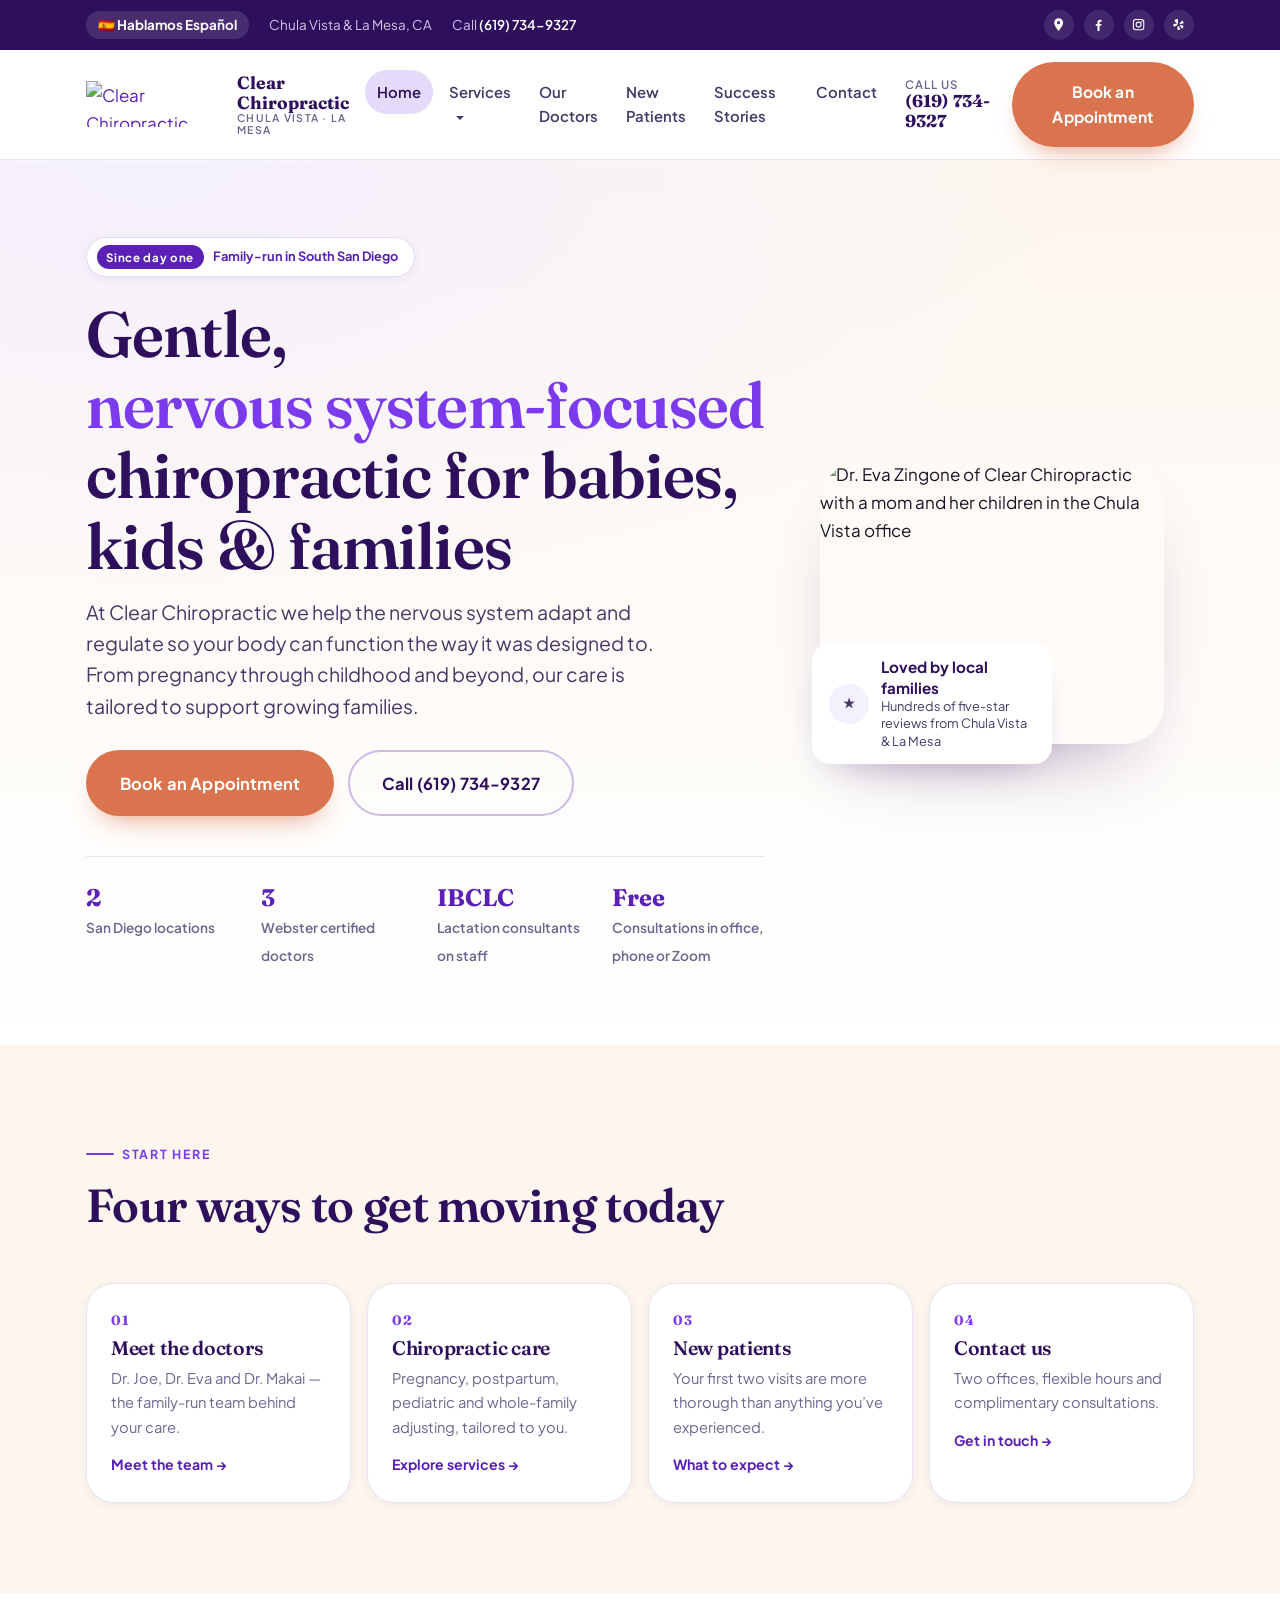
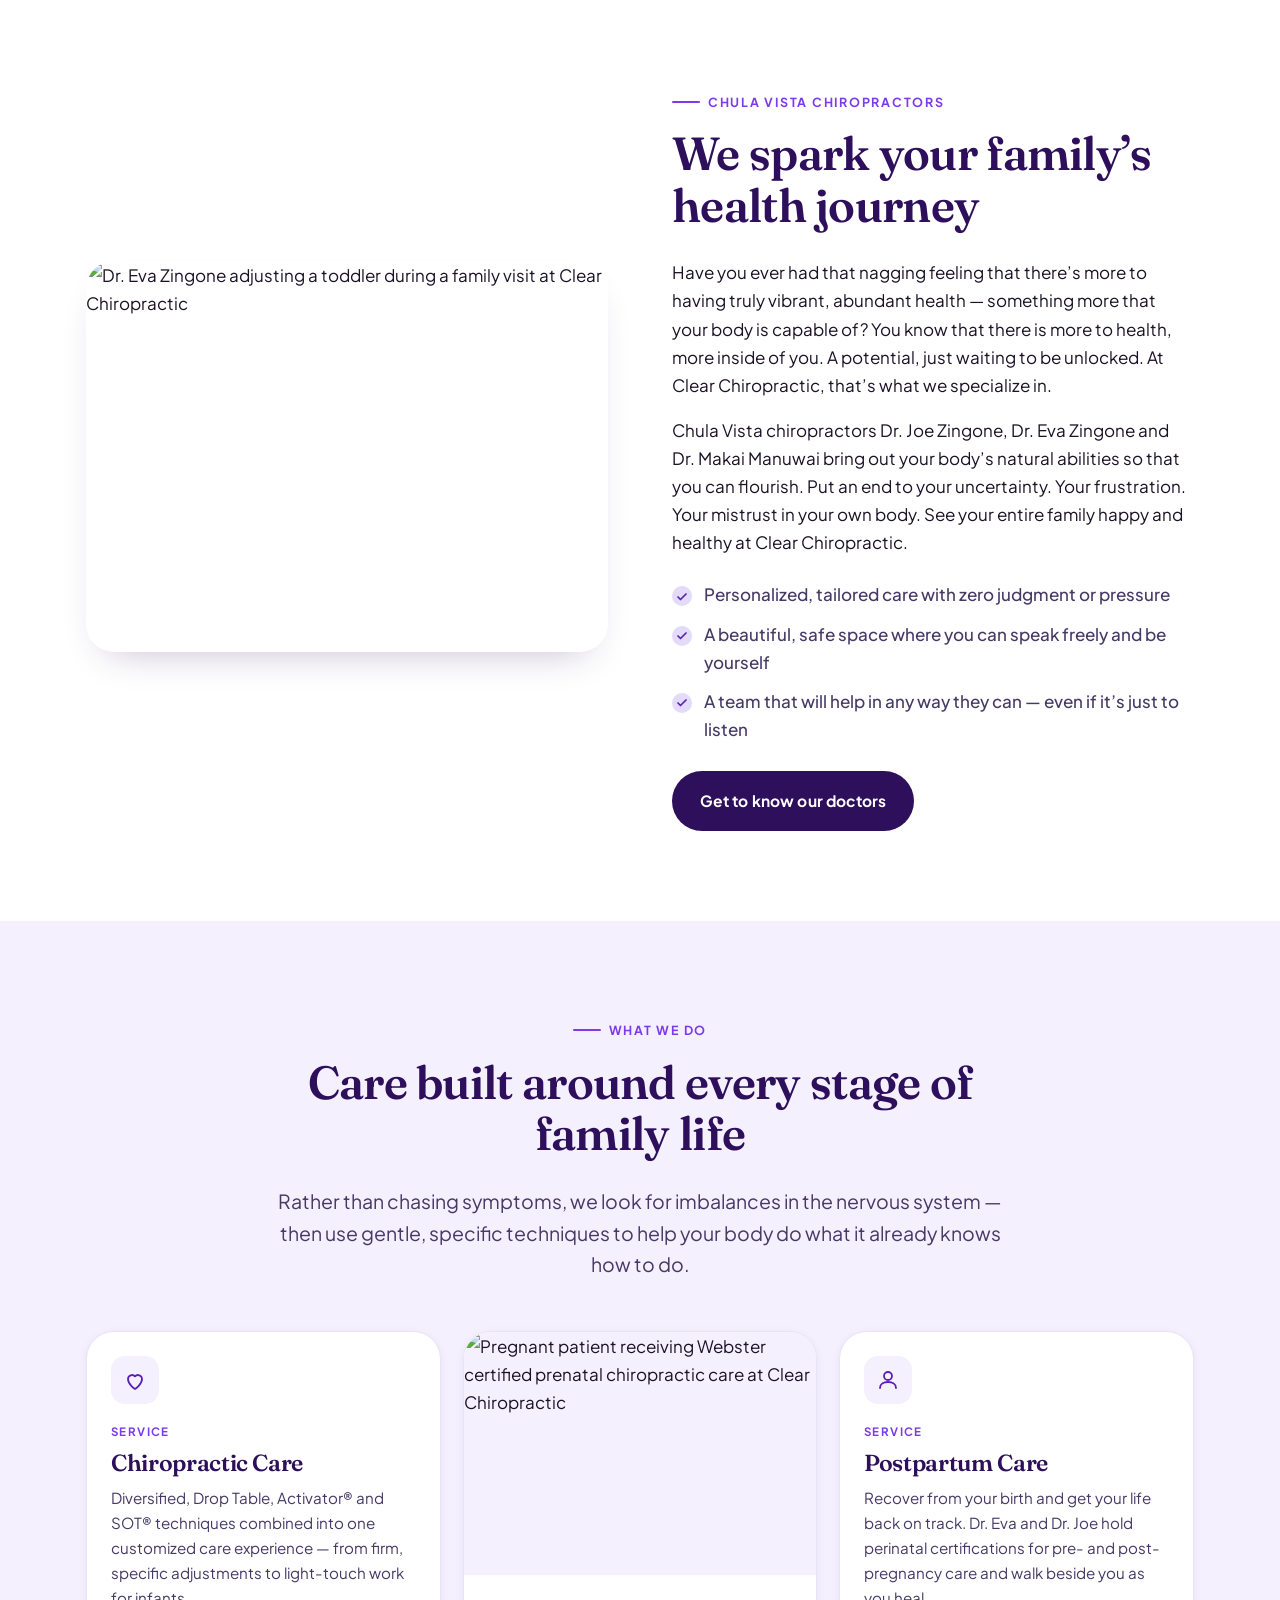
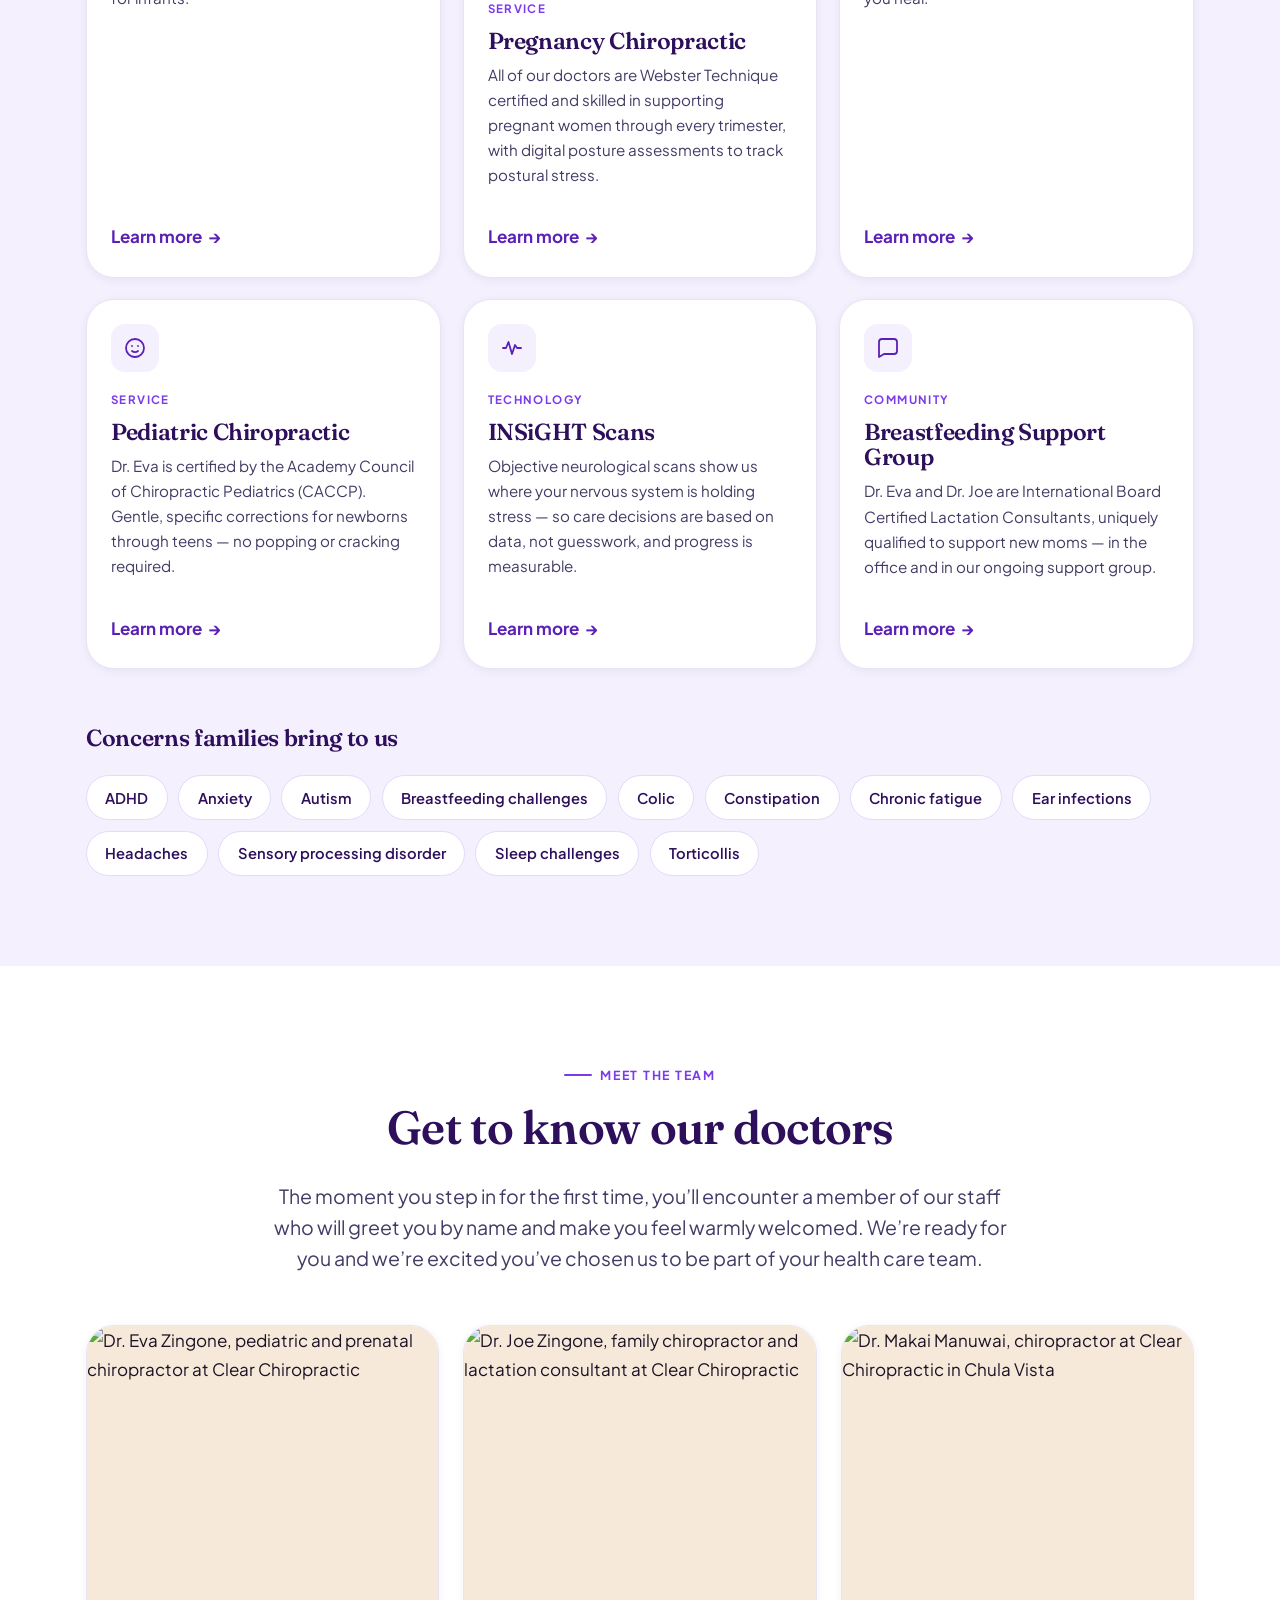
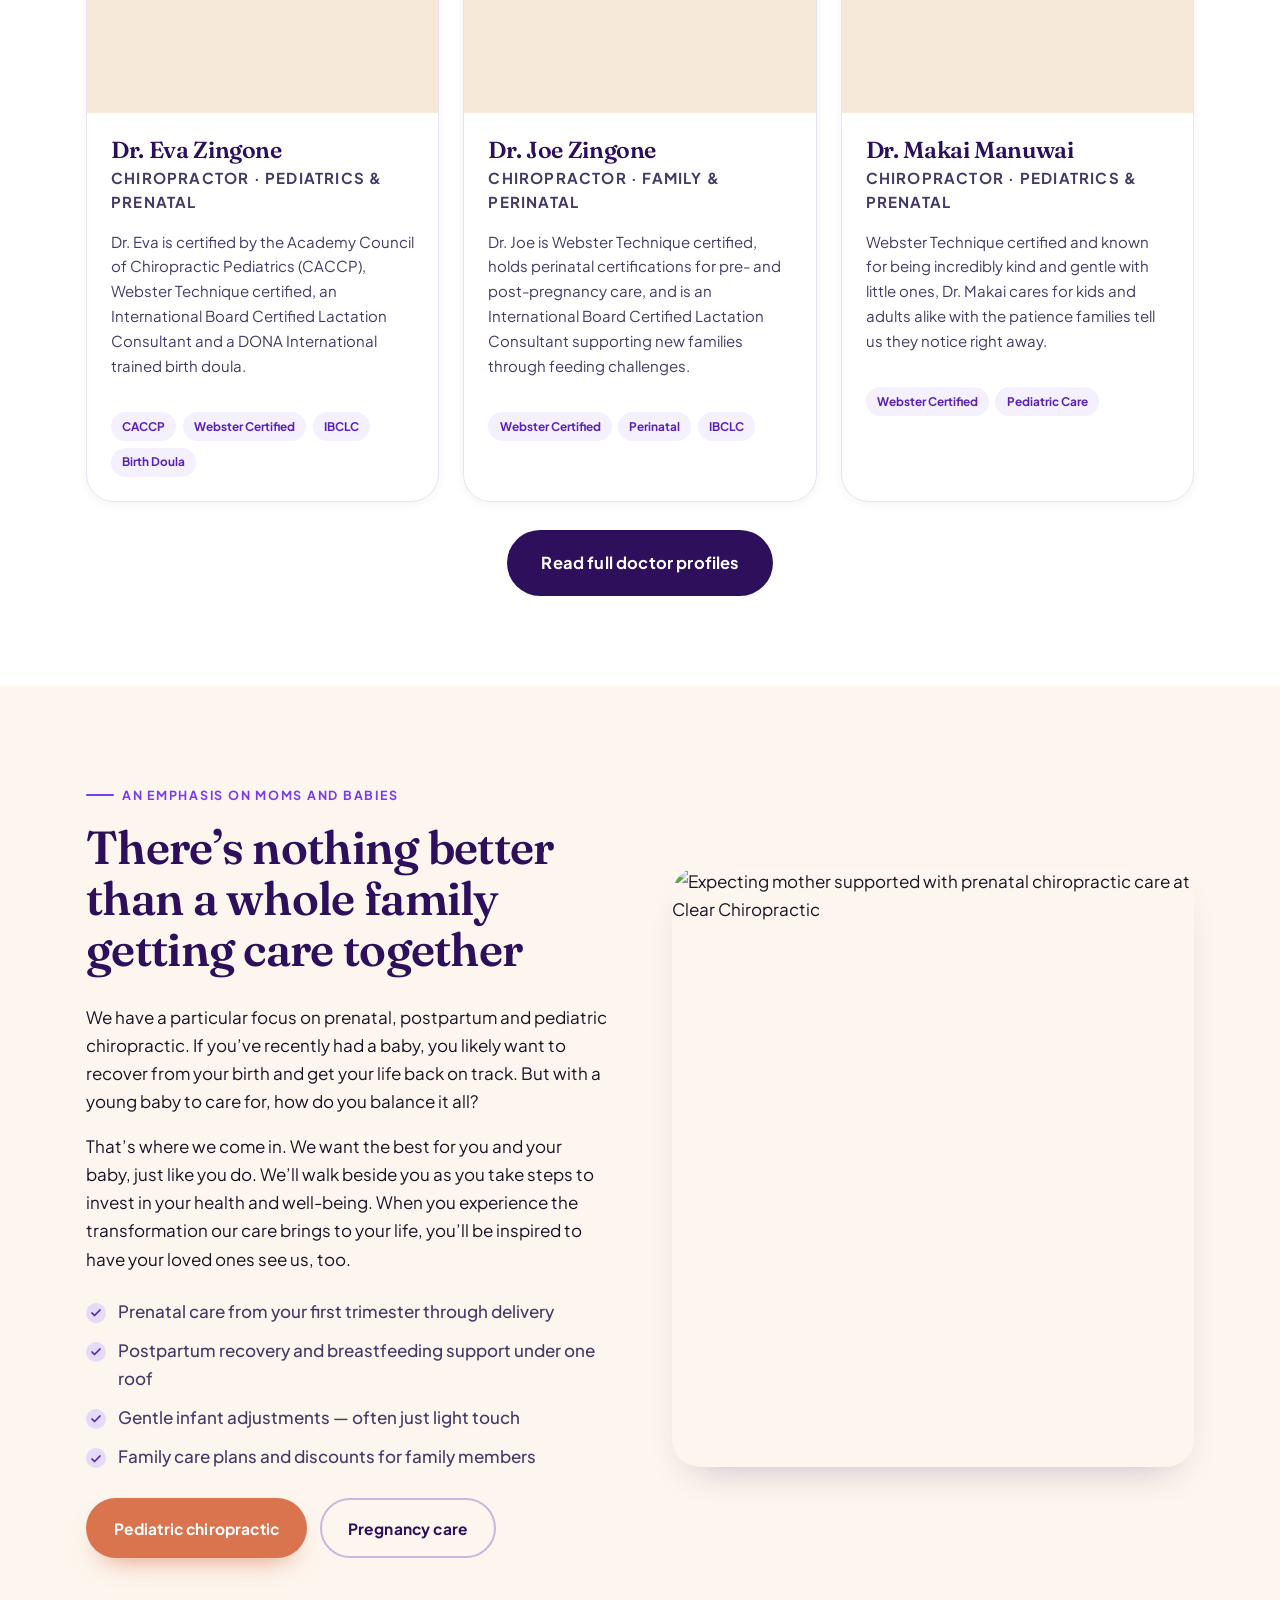
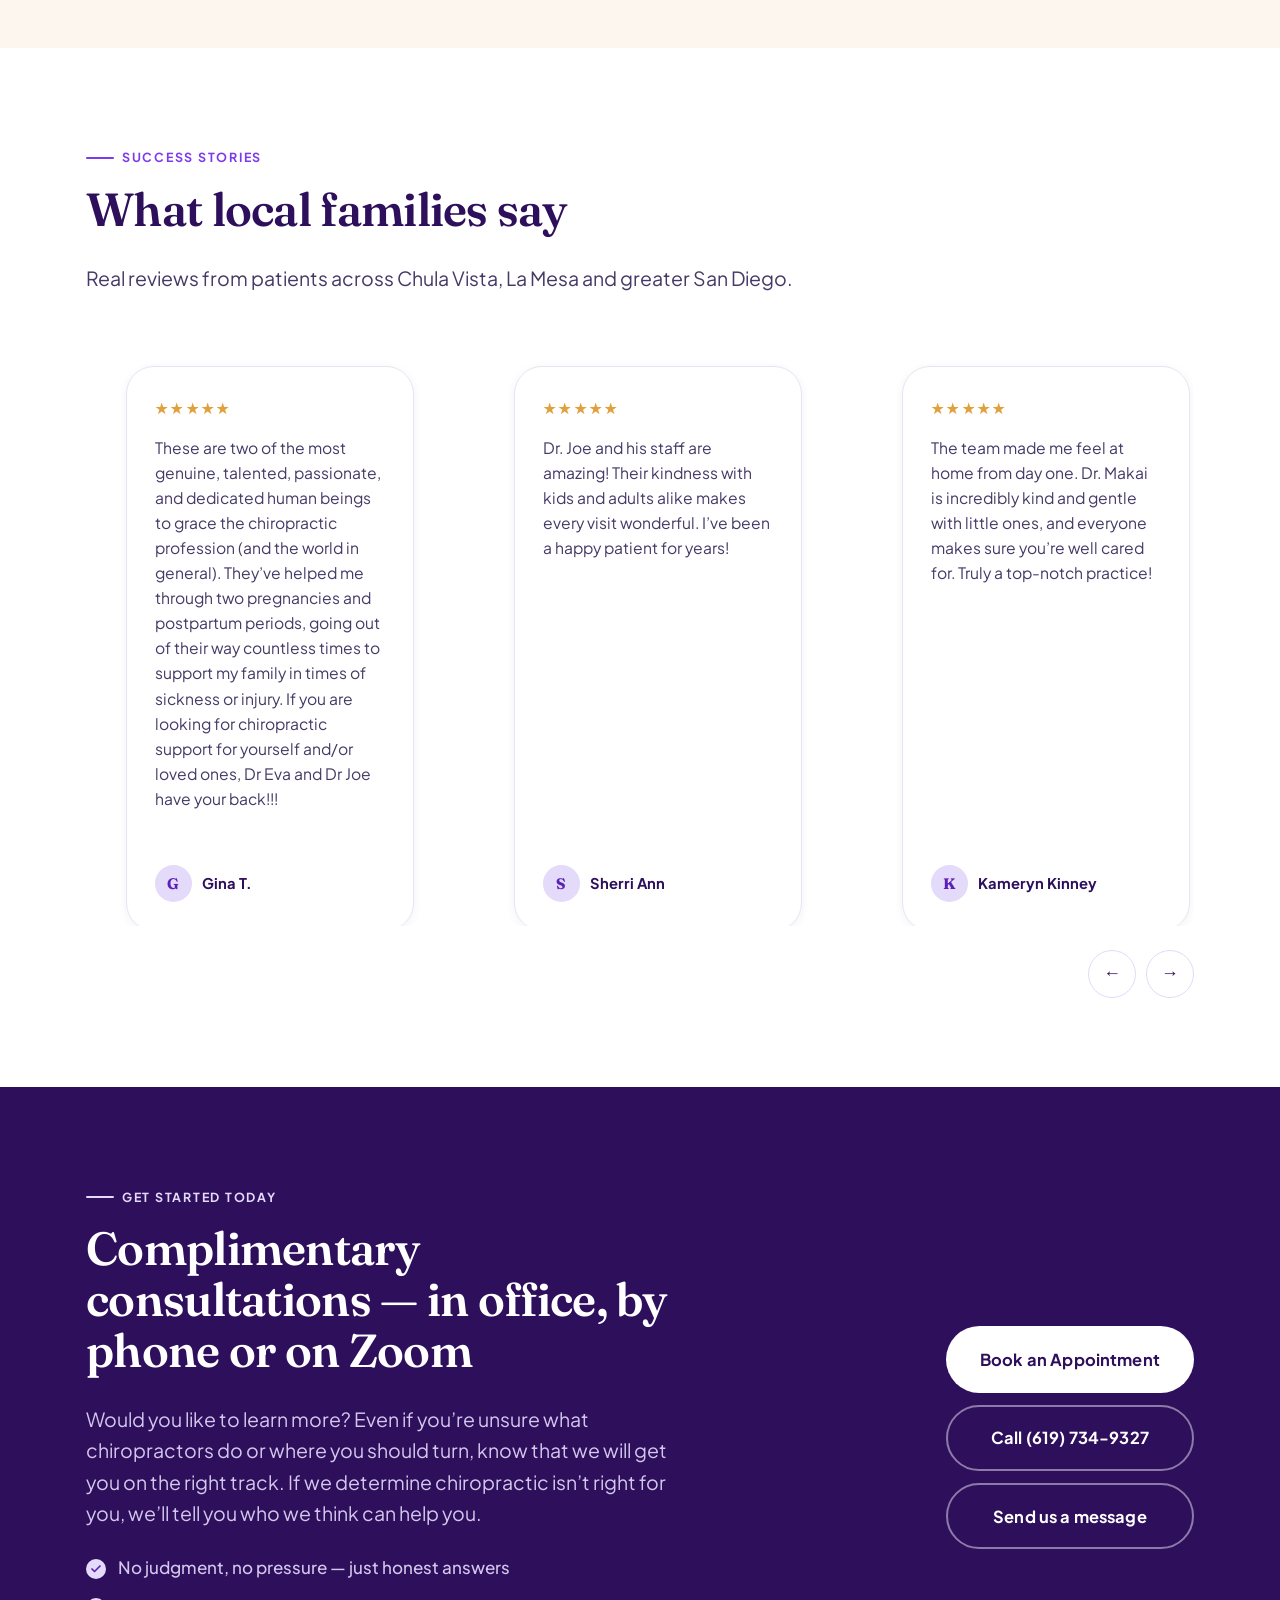
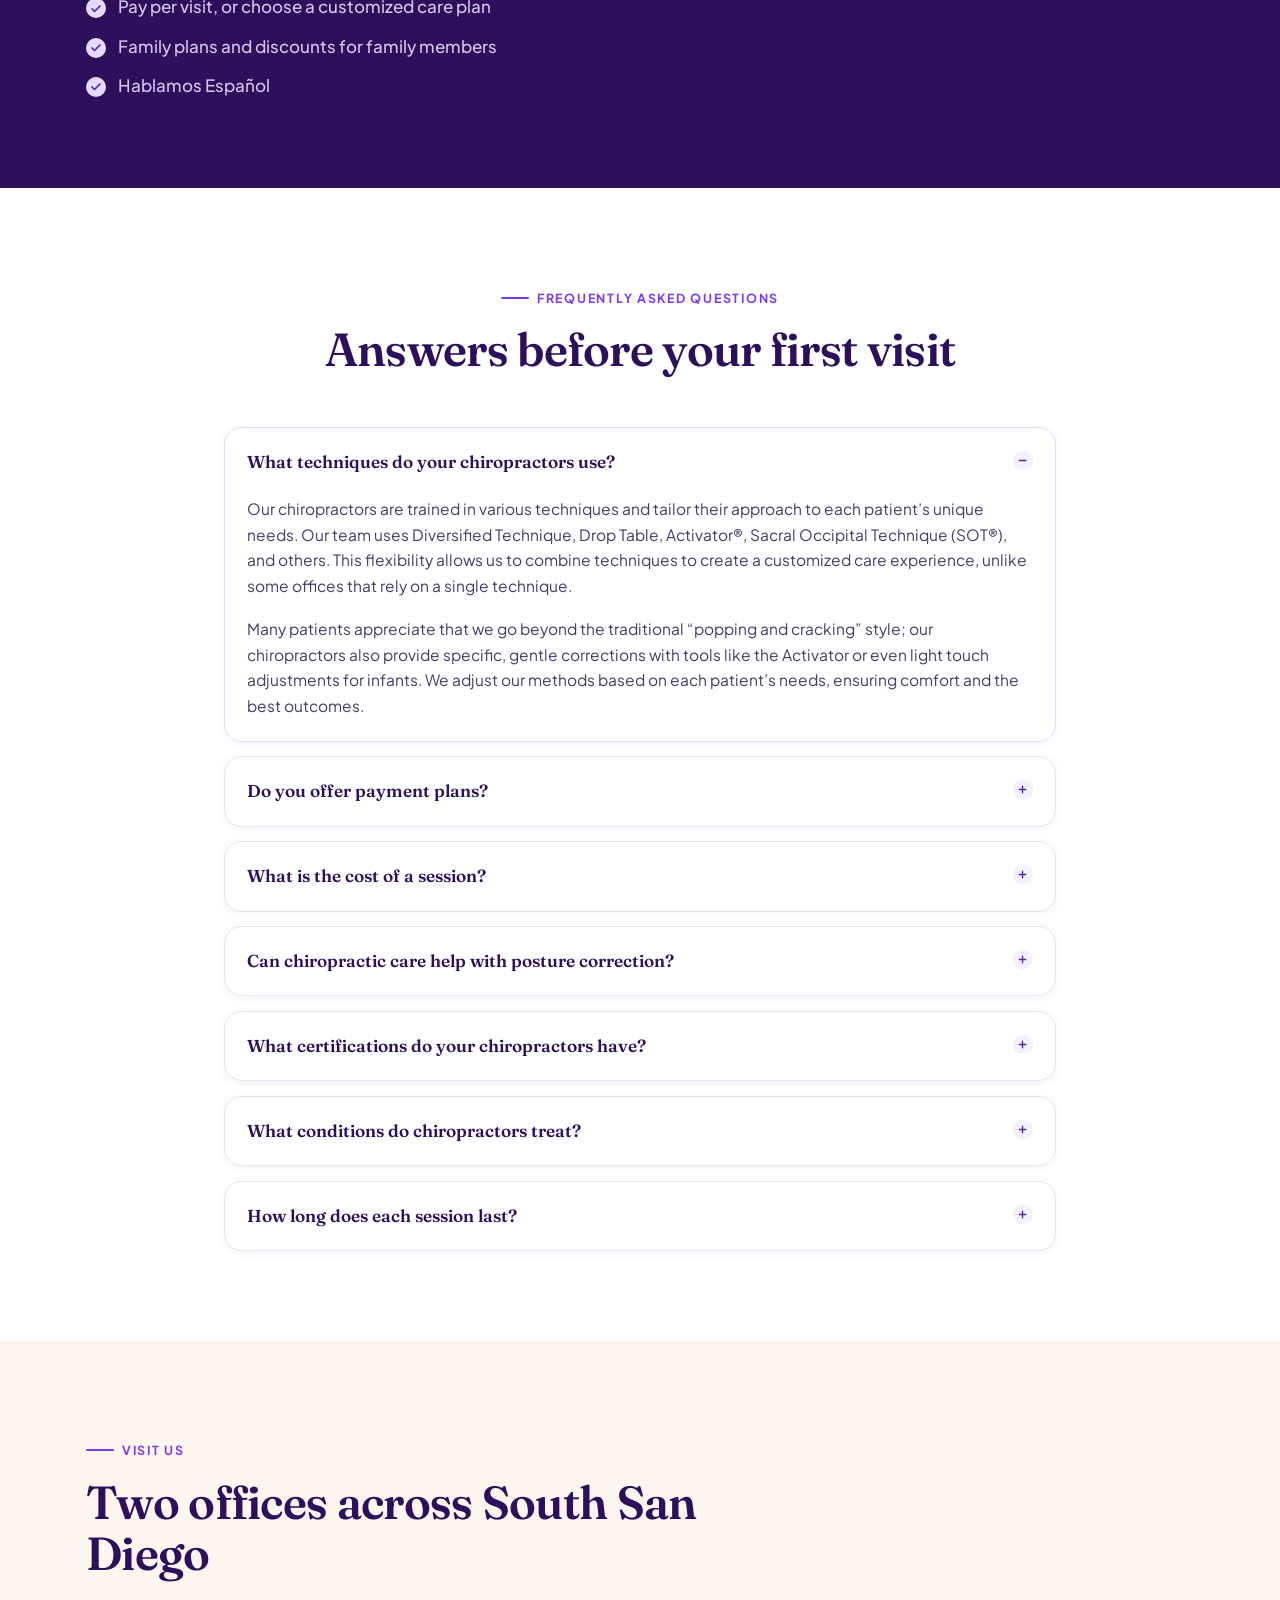
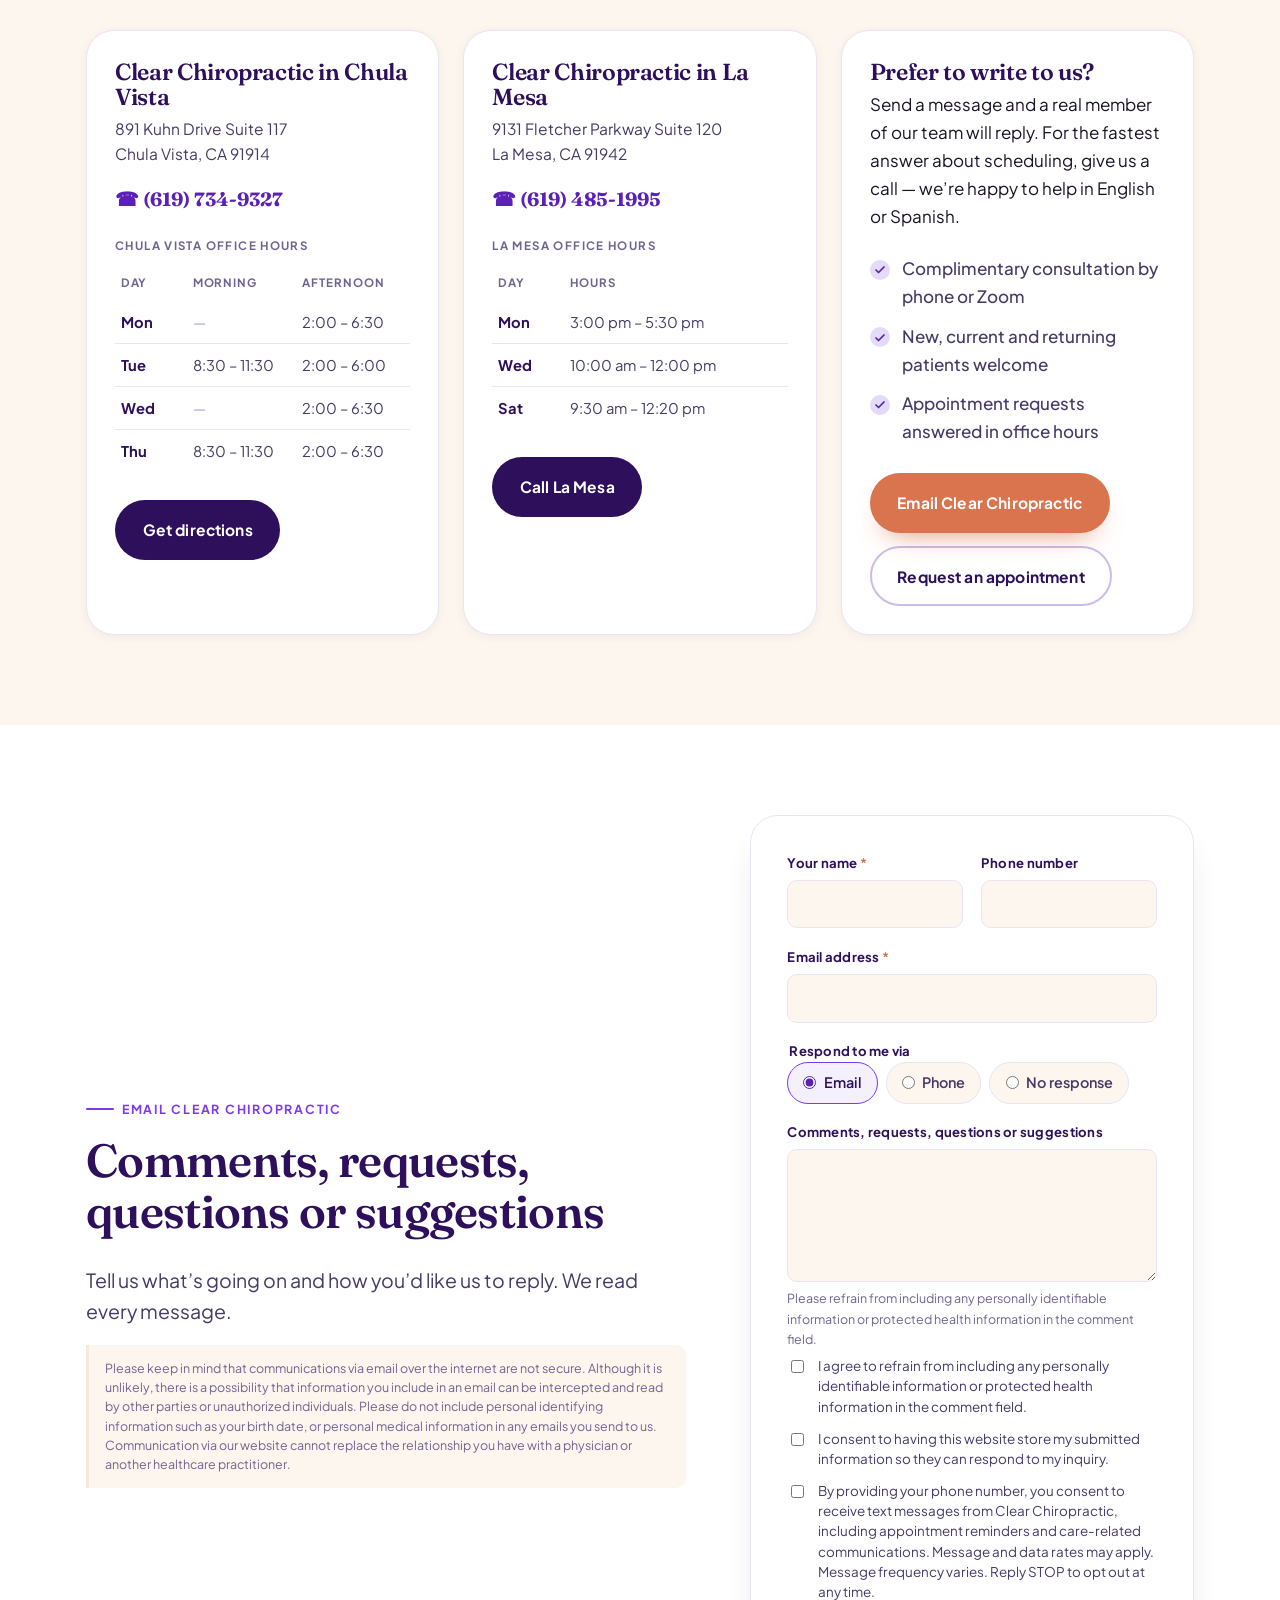
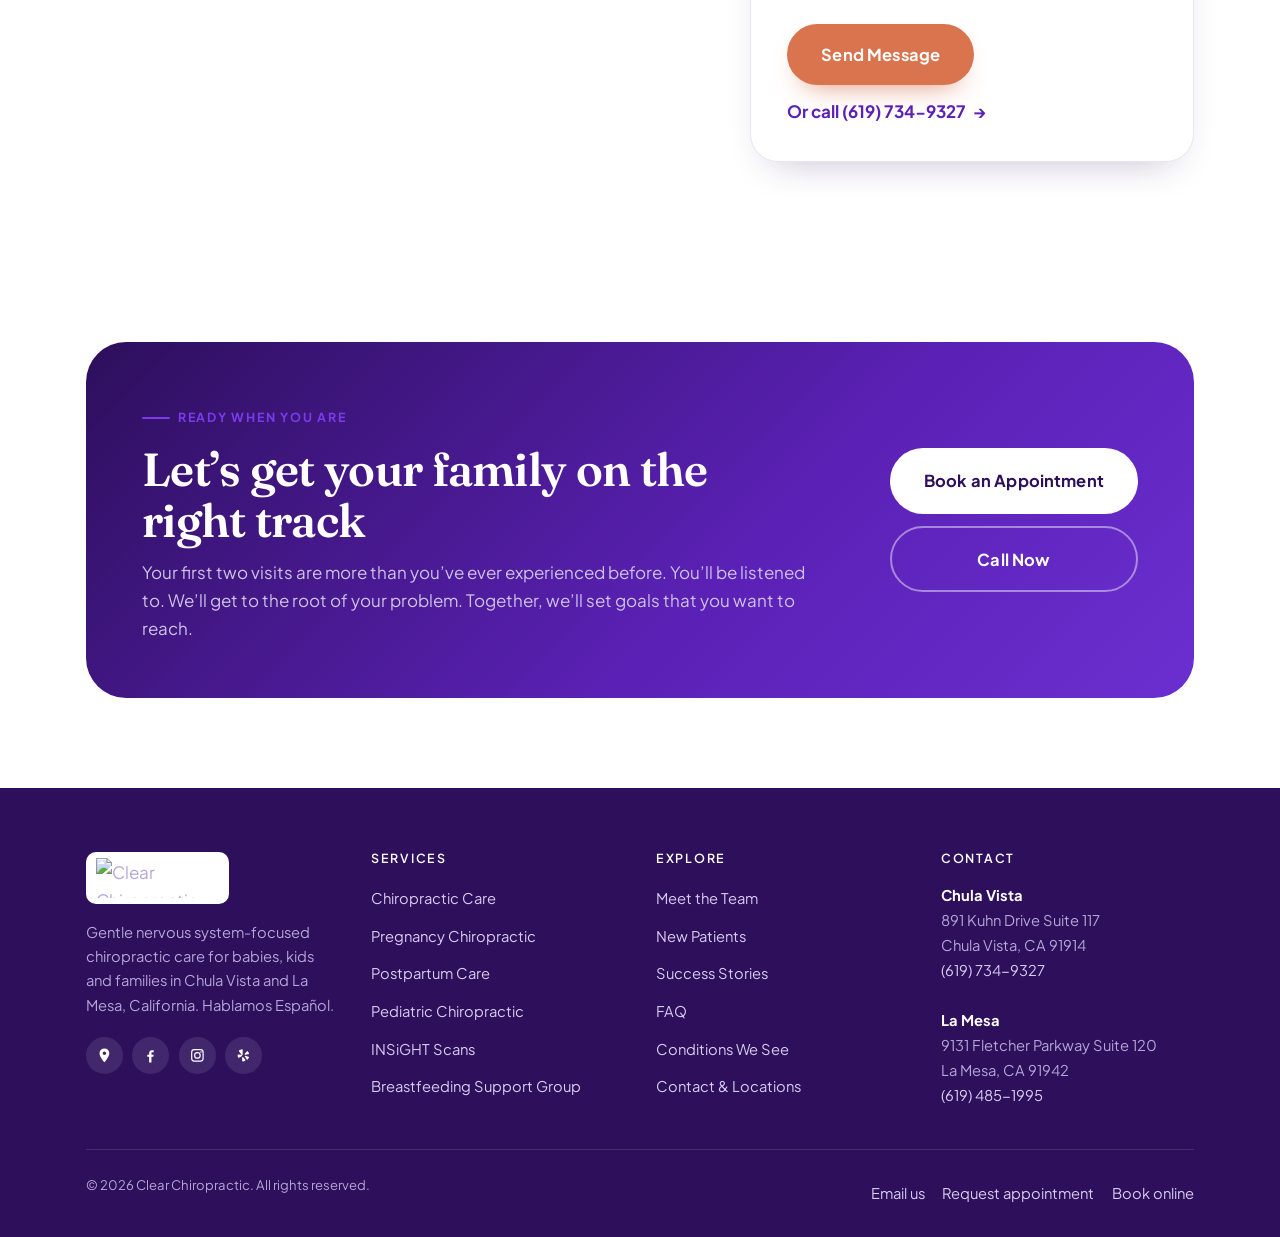
==== commit fd001bc7: "edit: make the main color purple Swap the teal brand palette for purple across the design tokens (--" ====
--- a/index.html
+++ b/index.html
@@ -7,7 +7,7 @@
 <meta name="description" content="Clear Chiropractic offers gentle, nervous system-focused chiropractic care for babies, kids, pregnancy and families in Chula Vista and La Mesa, CA. Call (619) 734-9327.">
 <meta name="keywords" content="Chula Vista chiropractor, La Mesa chiropractor, pediatric chiropractic, pregnancy chiropractor, postpartum care, INSiGHT scans, family chiropractic San Diego">
 <meta name="author" content="Clear Chiropractic">
-<meta name="theme-color" content="#073b33">
+<meta name="theme-color" content="#2d0f5c">
 <link rel="canonical" href="https://www.getclearchiropractic.com/">
 <meta property="og:type" content="website">
 <meta property="og:site_name" content="Clear Chiropractic">
@@ -972,5 +972,8 @@
 </div>
 
 <script src="assets/js/main.js" defer></script>
+<script src="https://vision.leadrai.com/widget/loader.js" data-lv-widget data-kind="chatbot" data-widget="a58e785d-8b7c-490d-a483-8aa0504ef5c2" async></script>
+<script defer src="https://static.cloudflareinsights.com/beacon.min.js" data-cf-beacon='{"token": "0a932598fc5b4cc9baf156d875620bd1"}'></script>
+<script defer data-lv-track src="https://vision.leadrai.com/api/forms/229c0adfd37c1e856d082f9cf10f9771/t.js"></script>
 </body>
 </html>
--- a/assets/css/styles.css
+++ b/assets/css/styles.css
@@ -6,20 +6,20 @@
 /* ---------- Design tokens ---------- */
 :root {
   /* Palette */
-  --ink: #10211f;
-  --ink-soft: #35504b;
-  --ink-mute: #607a74;
-  --teal-900: #073b33;
-  --teal-700: #0d6152;
-  --teal-600: #11806c;
-  --teal-100: #d6ece5;
-  --teal-050: #eef7f3;
+  --ink: #1b1226;
+  --ink-soft: #453a66;
+  --ink-mute: #6f6490;
+  --purple-900: #2d0f5c;
+  --purple-700: #5b21b6;
+  --purple-600: #7c3aed;
+  --purple-100: #e4daf9;
+  --purple-050: #f4f0fe;
   --sand-100: #fdf6ee;
   --sand-200: #f6e9d9;
   --clay: #d9744f;
   --clay-dark: #bb5a38;
   --white: #ffffff;
-  --line: #e4ece9;
+  --line: #e9e4f2;
 
   /* Type */
   --font-display: "Fraunces", "Iowan Old Style", Georgia, "Times New Roman", serif;
@@ -32,9 +32,9 @@
   --radius: 18px;
   --radius-lg: 28px;
   --radius-xl: 40px;
-  --shadow-sm: 0 2px 10px rgba(7, 59, 51, 0.06);
-  --shadow: 0 18px 40px -22px rgba(7, 59, 51, 0.32);
-  --shadow-lg: 0 40px 80px -42px rgba(7, 59, 51, 0.45);
+  --shadow-sm: 0 2px 10px rgba(45, 15, 92, 0.06);
+  --shadow: 0 18px 40px -22px rgba(45, 15, 92, 0.32);
+  --shadow-lg: 0 40px 80px -42px rgba(45, 15, 92, 0.45);
   --section-y: clamp(3.5rem, 7vw, 7rem);
   --ease: cubic-bezier(0.22, 0.65, 0.3, 1);
 }
@@ -70,7 +70,7 @@
   line-height: 1.1;
   letter-spacing: -0.015em;
   margin: 0 0 0.6em;
-  color: var(--teal-900);
+  color: var(--purple-900);
 }
 
 h1 { font-size: clamp(2.3rem, 6vw, 4rem); }
@@ -81,13 +81,13 @@
 p { margin: 0 0 1.1rem; }
 p:last-child { margin-bottom: 0; }
 
-a { color: var(--teal-700); text-decoration: none; }
-a:hover { color: var(--teal-600); }
+a { color: var(--purple-700); text-decoration: none; }
+a:hover { color: var(--purple-600); }
 
 ul, ol { margin: 0 0 1.1rem; padding-left: 1.2rem; }
 li { margin-bottom: 0.4rem; }
 
-strong { font-weight: 700; color: var(--teal-900); }
+strong { font-weight: 700; color: var(--purple-900); }
 
 :focus-visible {
   outline: 3px solid var(--clay);
@@ -113,8 +113,8 @@
 
 .section { padding-block: var(--section-y); }
 .section--tint { background: var(--sand-100); }
-.section--mint { background: var(--teal-050); }
-.section--ink { background: var(--teal-900); color: #dbe9e5; }
+.section--mint { background: var(--purple-050); }
+.section--ink { background: var(--purple-900); color: #ded5f0; }
 .section--ink h2,
 .section--ink h3 { color: var(--white); }
 
@@ -123,7 +123,7 @@
   left: 1rem;
   top: -4rem;
   z-index: 200;
-  background: var(--teal-900);
+  background: var(--purple-900);
   color: var(--white);
   padding: 0.75rem 1.25rem;
   border-radius: 0 0 var(--radius-sm) var(--radius-sm);
@@ -140,7 +140,7 @@
   font-weight: 700;
   letter-spacing: 0.14em;
   text-transform: uppercase;
-  color: var(--teal-600);
+  color: var(--purple-600);
   margin-bottom: 1rem;
 }
 .eyebrow::before {
@@ -150,7 +150,7 @@
   background: currentColor;
   border-radius: 2px;
 }
-.section--ink .eyebrow { color: var(--teal-100); }
+.section--ink .eyebrow { color: var(--purple-100); }
 
 .section-head { max-width: 46rem; margin-bottom: clamp(2rem, 4vw, 3.25rem); }
 .section-head--center { margin-inline: auto; text-align: center; }
@@ -160,7 +160,7 @@
   color: var(--ink-soft);
   line-height: 1.6;
 }
-.section--ink .lead { color: #cadcd7; }
+.section--ink .lead { color: #d3c7ec; }
 
 /* ---------- Buttons ---------- */
 .btn {
@@ -190,18 +190,18 @@
 }
 .btn--primary:hover { background: var(--clay-dark); color: var(--white); }
 
-.btn--dark { background: var(--teal-900); color: var(--white); }
-.btn--dark:hover { background: var(--teal-700); color: var(--white); }
+.btn--dark { background: var(--purple-900); color: var(--white); }
+.btn--dark:hover { background: var(--purple-700); color: var(--white); }
 
 .btn--ghost {
   background: transparent;
-  color: var(--teal-900);
-  border-color: rgba(13, 97, 82, 0.3);
-}
-.btn--ghost:hover { border-color: var(--teal-700); background: var(--teal-050); color: var(--teal-900); }
-
-.btn--light { background: var(--white); color: var(--teal-900); }
-.btn--light:hover { background: var(--sand-200); color: var(--teal-900); }
+  color: var(--purple-900);
+  border-color: rgba(91, 33, 182, 0.3);
+}
+.btn--ghost:hover { border-color: var(--purple-700); background: var(--purple-050); color: var(--purple-900); }
+
+.btn--light { background: var(--white); color: var(--purple-900); }
+.btn--light:hover { background: var(--sand-200); color: var(--purple-900); }
 
 .btn--outline-light {
   background: transparent;
@@ -225,15 +225,15 @@
   align-items: center;
   gap: 0.4rem;
   font-weight: 700;
-  color: var(--teal-700);
+  color: var(--purple-700);
 }
 .textlink span[aria-hidden] { transition: transform 0.2s var(--ease); }
 .textlink:hover span[aria-hidden] { transform: translateX(4px); }
 
 /* ---------- Top utility bar ---------- */
 .topbar {
-  background: var(--teal-900);
-  color: #c9ded8;
+  background: var(--purple-900);
+  color: #d3c7ec;
   font-size: 0.84rem;
 }
 .topbar__inner {
@@ -255,7 +255,7 @@
 }
 .topbar__list li { margin: 0; }
 .topbar a { color: var(--white); font-weight: 600; }
-.topbar a:hover { color: var(--teal-100); }
+.topbar a:hover { color: var(--purple-100); }
 .topbar__flag {
   display: inline-flex;
   align-items: center;
@@ -276,7 +276,7 @@
   background: rgba(255, 255, 255, 0.1);
   transition: background-color 0.2s var(--ease);
 }
-.topbar__socials a:hover { background: var(--teal-600); }
+.topbar__socials a:hover { background: var(--purple-600); }
 .topbar__socials svg { width: 0.95rem; height: 0.95rem; fill: currentColor; color: var(--white); }
 
 /* ---------- Header / nav ---------- */
@@ -305,7 +305,7 @@
   font-family: var(--font-display);
   font-size: 1.1rem;
   font-weight: 700;
-  color: var(--teal-900);
+  color: var(--purple-900);
 }
 .brand__tag {
   font-size: 0.66rem;
@@ -331,8 +331,8 @@
   font-weight: 600;
   color: var(--ink-soft);
 }
-.nav__menu > li > a:hover { background: var(--teal-050); color: var(--teal-900); }
-.nav__menu > li > a[aria-current="page"] { color: var(--teal-900); background: var(--teal-100); }
+.nav__menu > li > a:hover { background: var(--purple-050); color: var(--purple-900); }
+.nav__menu > li > a[aria-current="page"] { color: var(--purple-900); background: var(--purple-100); }
 
 .nav__actions { display: flex; align-items: center; gap: 0.6rem; }
 .nav__phone {
@@ -357,7 +357,7 @@
   display: inline-flex;
   align-items: center;
   gap: 0.5rem;
-  background: var(--teal-900);
+  background: var(--purple-900);
   color: var(--white);
   border: 0;
   border-radius: 999px;
@@ -382,7 +382,7 @@
   inset: 0;
   z-index: 150;
   display: none;
-  background: rgba(7, 59, 51, 0.55);
+  background: rgba(45, 15, 92, 0.55);
 }
 .mobile-nav.is-open { display: block; }
 .mobile-nav__panel {
@@ -406,14 +406,14 @@
   margin-bottom: 1rem;
 }
 .mobile-nav__close {
-  background: var(--teal-050);
+  background: var(--purple-050);
   border: 0;
   border-radius: 999px;
   width: 2.5rem;
   height: 2.5rem;
   font-size: 1.3rem;
   line-height: 1;
-  color: var(--teal-900);
+  color: var(--purple-900);
   cursor: pointer;
 }
 .mobile-nav__list { list-style: none; margin: 0 0 1.5rem; padding: 0; }
@@ -422,7 +422,7 @@
   display: block;
   padding: 0.95rem 0.25rem;
   font-weight: 600;
-  color: var(--teal-900);
+  color: var(--purple-900);
   font-size: 1.02rem;
 }
 .mobile-nav__list .is-sub a {
@@ -489,14 +489,14 @@
     font-weight: 600;
     color: var(--ink-soft);
   }
-  .nav__sub a:hover { background: var(--teal-050); color: var(--teal-900); }
+  .nav__sub a:hover { background: var(--purple-050); color: var(--purple-900); }
 }
 
 /* ---------- Hero ---------- */
 .hero {
   position: relative;
   background:
-    radial-gradient(120% 90% at 12% 0%, var(--teal-050) 0%, rgba(238, 247, 243, 0) 60%),
+    radial-gradient(120% 90% at 12% 0%, var(--purple-050) 0%, rgba(244, 240, 254, 0) 60%),
     linear-gradient(180deg, var(--sand-100) 0%, var(--white) 100%);
   padding-block: clamp(2.75rem, 6vw, 5.25rem) clamp(3rem, 6vw, 5rem);
   overflow: hidden;
@@ -511,17 +511,17 @@
   align-items: center;
   gap: 0.55rem;
   background: var(--white);
-  border: 1px solid var(--teal-100);
+  border: 1px solid var(--purple-100);
   border-radius: 999px;
   padding: 0.45rem 1rem 0.45rem 0.6rem;
   font-size: 0.8rem;
   font-weight: 700;
-  color: var(--teal-700);
+  color: var(--purple-700);
   box-shadow: var(--shadow-sm);
   margin-bottom: 1.4rem;
 }
 .hero__badge b {
-  background: var(--teal-700);
+  background: var(--purple-700);
   color: var(--white);
   border-radius: 999px;
   padding: 0.15rem 0.6rem;
@@ -531,7 +531,7 @@
 .hero h1 { margin-bottom: 1rem; }
 .hero h1 em {
   font-style: normal;
-  color: var(--teal-600);
+  color: var(--purple-600);
   position: relative;
   white-space: nowrap;
 }
@@ -574,8 +574,8 @@
   height: 2.5rem;
   flex: none;
   border-radius: 50%;
-  background: var(--teal-050);
-  color: var(--teal-700);
+  background: var(--purple-050);
+  color: var(--purple-700);
   display: grid;
   place-items: center;
   font-family: var(--font-display);
@@ -596,7 +596,7 @@
   display: block;
   font-family: var(--font-display);
   font-size: 1.5rem;
-  color: var(--teal-700);
+  color: var(--purple-700);
   line-height: 1.1;
 }
 .hero__stat span { font-size: 0.85rem; color: var(--ink-mute); font-weight: 600; }
@@ -607,13 +607,13 @@
 
 /* ---------- Page hero (sub pages) ---------- */
 .page-hero {
-  background: linear-gradient(160deg, var(--teal-900) 0%, var(--teal-700) 100%);
-  color: #d7e8e3;
+  background: linear-gradient(160deg, var(--purple-900) 0%, var(--purple-700) 100%);
+  color: #ded5f0;
   padding-block: clamp(2.75rem, 6vw, 4.5rem);
 }
 .page-hero h1 { color: var(--white); max-width: 34rem; }
-.page-hero p { color: #c6dbd5; max-width: 42rem; font-size: 1.08rem; }
-.page-hero .eyebrow { color: var(--teal-100); }
+.page-hero p { color: #cfc2ea; max-width: 42rem; font-size: 1.08rem; }
+.page-hero .eyebrow { color: var(--purple-100); }
 .breadcrumb {
   display: flex;
   flex-wrap: wrap;
@@ -649,13 +649,13 @@
 .quicklink:hover {
   transform: translateY(-5px);
   box-shadow: var(--shadow);
-  border-color: var(--teal-100);
+  border-color: var(--purple-100);
 }
 .quicklink__num {
   font-family: var(--font-display);
   font-size: 0.85rem;
   font-weight: 700;
-  color: var(--teal-600);
+  color: var(--purple-600);
   letter-spacing: 0.1em;
 }
 .quicklink h3 { margin: 0; font-size: 1.22rem; }
@@ -664,7 +664,7 @@
   margin-top: 0.5rem;
   font-weight: 700;
   font-size: 0.88rem;
-  color: var(--teal-700);
+  color: var(--purple-700);
 }
 
 /* ---------- Split content ---------- */
@@ -703,9 +703,9 @@
   width: 1.25rem;
   height: 1.25rem;
   border-radius: 50%;
-  background: var(--teal-100) url("data:image/svg+xml,%3Csvg xmlns='http://www.w3.org/2000/svg' viewBox='0 0 24 24' fill='none' stroke='%230d6152' stroke-width='3.5' stroke-linecap='round' stroke-linejoin='round'%3E%3Cpolyline points='20 6 9 17 4 12'/%3E%3C/svg%3E") center / 0.72rem no-repeat;
-}
-.section--ink .checklist li { color: #cadcd7; }
+  background: var(--purple-100) url("data:image/svg+xml,%3Csvg xmlns='http://www.w3.org/2000/svg' viewBox='0 0 24 24' fill='none' stroke='%235b21b6' stroke-width='3.5' stroke-linecap='round' stroke-linejoin='round'%3E%3Cpolyline points='20 6 9 17 4 12'/%3E%3C/svg%3E") center / 0.72rem no-repeat;
+}
+.section--ink .checklist li { color: #d3c7ec; }
 
 /* ---------- Service cards ---------- */
 .cards {
@@ -724,7 +724,7 @@
   transition: transform 0.22s var(--ease), box-shadow 0.22s var(--ease);
 }
 .card:hover { transform: translateY(-5px); box-shadow: var(--shadow); }
-.card__media { background: var(--teal-050); }
+.card__media { background: var(--purple-050); }
 .card__media img { width: 100%; aspect-ratio: 16 / 11; object-fit: cover; }
 .card__body { padding: 1.5rem 1.5rem 1.65rem; display: flex; flex-direction: column; flex: 1; }
 .card__tag {
@@ -732,7 +732,7 @@
   letter-spacing: 0.12em;
   text-transform: uppercase;
   font-weight: 700;
-  color: var(--teal-600);
+  color: var(--purple-600);
   margin-bottom: 0.6rem;
 }
 .card h3 { margin-bottom: 0.55rem; }
@@ -743,8 +743,8 @@
   width: 3rem;
   height: 3rem;
   border-radius: 14px;
-  background: var(--teal-050);
-  color: var(--teal-700);
+  background: var(--purple-050);
+  color: var(--purple-700);
   display: grid;
   place-items: center;
   margin-bottom: 1.1rem;
@@ -758,14 +758,14 @@
 .pills a {
   display: inline-block;
   background: var(--white);
-  border: 1px solid var(--teal-100);
+  border: 1px solid var(--purple-100);
   border-radius: 999px;
   padding: 0.6rem 1.15rem;
   font-size: 0.92rem;
   font-weight: 600;
-  color: var(--teal-900);
-}
-.pills a:hover { background: var(--teal-700); color: var(--white); border-color: var(--teal-700); }
+  color: var(--purple-900);
+}
+.pills a:hover { background: var(--purple-700); color: var(--white); border-color: var(--purple-700); }
 
 /* ---------- Team ---------- */
 .team-grid {
@@ -791,7 +791,7 @@
   font-weight: 700;
   letter-spacing: 0.08em;
   text-transform: uppercase;
-  color: var(--teal-600);
+  color: var(--purple-600);
   margin-bottom: 0.9rem;
 }
 .doctor p { font-size: 0.94rem; color: var(--ink-soft); }
@@ -800,8 +800,8 @@
   margin: 0;
   font-size: 0.74rem;
   font-weight: 700;
-  background: var(--teal-050);
-  color: var(--teal-700);
+  background: var(--purple-050);
+  color: var(--purple-700);
   border-radius: 999px;
   padding: 0.3rem 0.7rem;
 }
@@ -849,7 +849,7 @@
 .quote figcaption {
   margin-top: auto;
   font-weight: 700;
-  color: var(--teal-900);
+  color: var(--purple-900);
   font-size: 0.92rem;
   display: flex;
   align-items: center;
@@ -859,8 +859,8 @@
   width: 2.3rem;
   height: 2.3rem;
   border-radius: 50%;
-  background: var(--teal-100);
-  color: var(--teal-700);
+  background: var(--purple-100);
+  color: var(--purple-700);
   display: grid;
   place-items: center;
   font-family: var(--font-display);
@@ -872,16 +872,16 @@
   width: 3rem;
   height: 3rem;
   border-radius: 50%;
-  border: 1px solid var(--teal-100);
-  background: var(--white);
-  color: var(--teal-900);
+  border: 1px solid var(--purple-100);
+  background: var(--white);
+  color: var(--purple-900);
   font-size: 1.1rem;
   cursor: pointer;
   display: grid;
   place-items: center;
   transition: background-color 0.2s var(--ease), color 0.2s var(--ease);
 }
-.tcarousel__btn:hover { background: var(--teal-900); color: var(--white); border-color: var(--teal-900); }
+.tcarousel__btn:hover { background: var(--purple-900); color: var(--white); border-color: var(--purple-900); }
 
 /* ---------- FAQ ---------- */
 .faq { display: grid; gap: 0.9rem; max-width: 52rem; margin-inline: auto; }
@@ -892,7 +892,7 @@
   padding: 0 1.4rem;
   box-shadow: var(--shadow-sm);
 }
-.faq__item[open] { border-color: var(--teal-100); background: var(--white); }
+.faq__item[open] { border-color: var(--purple-100); background: var(--white); }
 .faq__item summary {
   cursor: pointer;
   list-style: none;
@@ -901,7 +901,7 @@
   font-family: var(--font-display);
   font-size: 1.08rem;
   font-weight: 600;
-  color: var(--teal-900);
+  color: var(--purple-900);
 }
 .faq__item summary::-webkit-details-marker { display: none; }
 .faq__item summary::after {
@@ -911,12 +911,12 @@
   top: 1.45rem;
   width: 1.2rem;
   height: 1.2rem;
-  background: var(--teal-050) url("data:image/svg+xml,%3Csvg xmlns='http://www.w3.org/2000/svg' viewBox='0 0 24 24' fill='none' stroke='%230d6152' stroke-width='3' stroke-linecap='round'%3E%3Cpath d='M12 5v14M5 12h14'/%3E%3C/svg%3E") center / 0.7rem no-repeat;
+  background: var(--purple-050) url("data:image/svg+xml,%3Csvg xmlns='http://www.w3.org/2000/svg' viewBox='0 0 24 24' fill='none' stroke='%235b21b6' stroke-width='3' stroke-linecap='round'%3E%3Cpath d='M12 5v14M5 12h14'/%3E%3C/svg%3E") center / 0.7rem no-repeat;
   border-radius: 50%;
   transition: transform 0.2s var(--ease);
 }
 .faq__item[open] summary::after {
-  background-image: url("data:image/svg+xml,%3Csvg xmlns='http://www.w3.org/2000/svg' viewBox='0 0 24 24' fill='none' stroke='%230d6152' stroke-width='3' stroke-linecap='round'%3E%3Cpath d='M5 12h14'/%3E%3C/svg%3E");
+  background-image: url("data:image/svg+xml,%3Csvg xmlns='http://www.w3.org/2000/svg' viewBox='0 0 24 24' fill='none' stroke='%235b21b6' stroke-width='3' stroke-linecap='round'%3E%3Cpath d='M5 12h14'/%3E%3C/svg%3E");
 }
 .faq__answer { padding-bottom: 1.4rem; color: var(--ink-soft); font-size: 0.97rem; }
 .faq__answer p:first-child { margin-top: 0; }
@@ -939,7 +939,7 @@
   font-family: var(--font-display);
   font-size: 1.2rem;
   font-weight: 700;
-  color: var(--teal-700);
+  color: var(--purple-700);
   margin-bottom: 1.25rem;
 }
 .hours { width: 100%; border-collapse: collapse; font-size: 0.92rem; }
@@ -960,10 +960,10 @@
   color: var(--ink-mute);
   font-weight: 700;
 }
-.hours tbody th { font-weight: 700; color: var(--teal-900); width: 4.5rem; }
+.hours tbody th { font-weight: 700; color: var(--purple-900); width: 4.5rem; }
 .hours td { color: var(--ink-soft); }
 .hours tr:last-child th, .hours tr:last-child td { border-bottom: 0; }
-.hours .is-closed { color: #9fb3ae; }
+.hours .is-closed { color: #a79cc4; }
 
 /* ---------- Forms ---------- */
 .form-shell {
@@ -984,7 +984,7 @@
 .fieldset__legend {
   font-size: 0.82rem;
   font-weight: 700;
-  color: var(--teal-900);
+  color: var(--purple-900);
   letter-spacing: 0.02em;
 }
 .field .req { color: var(--clay); }
@@ -1011,8 +1011,8 @@
 .field textarea:focus {
   outline: none;
   background: var(--white);
-  border-color: var(--teal-600);
-  box-shadow: 0 0 0 4px rgba(17, 128, 108, 0.14);
+  border-color: var(--purple-600);
+  box-shadow: 0 0 0 4px rgba(124, 58, 237, 0.14);
 }
 .field__hint { font-size: 0.78rem; color: var(--ink-mute); }
 
@@ -1038,11 +1038,11 @@
   color: var(--ink-soft);
   cursor: pointer;
 }
-.radio-row input { accent-color: var(--teal-700); margin: 0; }
+.radio-row input { accent-color: var(--purple-700); margin: 0; }
 .radio-row label:has(input:checked) {
-  border-color: var(--teal-600);
-  background: var(--teal-050);
-  color: var(--teal-900);
+  border-color: var(--purple-600);
+  background: var(--purple-050);
+  color: var(--purple-900);
 }
 
 .consent { display: grid; gap: 0.75rem; margin-top: 0.4rem; }
@@ -1055,7 +1055,7 @@
   color: var(--ink-soft);
   line-height: 1.5;
 }
-.consent input { margin-top: 0.25rem; accent-color: var(--teal-700); }
+.consent input { margin-top: 0.25rem; accent-color: var(--purple-700); }
 
 .form-note {
   font-size: 0.78rem;
@@ -1080,7 +1080,7 @@
   margin-bottom: 1.25rem;
 }
 .form-status.is-visible { display: flex; }
-.form-status--ok { background: var(--teal-050); border: 1px solid var(--teal-100); color: var(--teal-900); }
+.form-status--ok { background: var(--purple-050); border: 1px solid var(--purple-100); color: var(--purple-900); }
 .form-status--error { background: #fdeee8; border: 1px solid #f6cdbd; color: #973a1c; }
 .form-status__icon { flex: none; font-size: 1.1rem; line-height: 1.4; }
 .form-status p { margin: 0; font-weight: 500; }
@@ -1091,7 +1091,7 @@
 /* Page-level submitted banner */
 .submitted-banner {
   display: none;
-  background: var(--teal-700);
+  background: var(--purple-700);
   color: var(--white);
 }
 .submitted-banner.is-visible { display: block; }
@@ -1118,8 +1118,8 @@
 
 /* ---------- CTA band ---------- */
 .cta-band {
-  background: linear-gradient(135deg, var(--teal-900) 0%, var(--teal-700) 60%, #10725f 100%);
-  color: #d7e8e3;
+  background: linear-gradient(135deg, var(--purple-900) 0%, var(--purple-700) 60%, #6b2fd0 100%);
+  color: #ded5f0;
   border-radius: var(--radius-xl);
   padding: clamp(2rem, 5vw, 3.5rem);
   display: grid;
@@ -1127,7 +1127,7 @@
   align-items: center;
 }
 .cta-band h2 { color: var(--white); margin-bottom: 0.75rem; }
-.cta-band p { color: #c6dbd5; }
+.cta-band p { color: #cfc2ea; }
 @media (min-width: 880px) {
   .cta-band { grid-template-columns: 1.4fr 0.6fr; }
   .cta-band__actions { justify-self: end; }
@@ -1135,7 +1135,7 @@
 .cta-band__actions { display: grid; gap: 0.75rem; }
 
 /* ---------- Footer ---------- */
-.site-footer { background: var(--teal-900); color: #a9c4bd; padding-block: clamp(2.75rem, 6vw, 4rem) 1.5rem; }
+.site-footer { background: var(--purple-900); color: #b4a6d6; padding-block: clamp(2.75rem, 6vw, 4rem) 1.5rem; }
 .site-footer h4 {
   color: var(--white);
   font-family: var(--font-body);
@@ -1156,7 +1156,7 @@
 .footer-brand p { font-size: 0.92rem; margin-top: 1rem; }
 .footer-list { list-style: none; margin: 0; padding: 0; }
 .footer-list li { margin-bottom: 0.6rem; }
-.footer-list a, .site-footer a { color: #cfe2dd; font-size: 0.92rem; }
+.footer-list a, .site-footer a { color: #d8cdef; font-size: 0.92rem; }
 .footer-list a:hover, .site-footer a:hover { color: var(--white); text-decoration: underline; }
 .footer-contact { font-style: normal; font-size: 0.92rem; line-height: 1.7; }
 .footer-contact strong { color: var(--white); }
@@ -1170,7 +1170,7 @@
   place-items: center;
   transition: background-color 0.2s var(--ease);
 }
-.footer-socials a:hover { background: var(--teal-600); }
+.footer-socials a:hover { background: var(--purple-600); }
 .footer-socials svg { width: 1.05rem; height: 1.05rem; fill: var(--white); }
 .footer-bottom {
   padding-top: 1.5rem;
@@ -1198,7 +1198,7 @@
   background: rgba(255, 255, 255, 0.96);
   backdrop-filter: blur(10px);
   border-top: 1px solid var(--line);
-  box-shadow: 0 -8px 24px -18px rgba(7, 59, 51, 0.6);
+  box-shadow: 0 -8px 24px -18px rgba(45, 15, 92, 0.6);
 }
 .callbar .btn { padding: 0.8rem 1rem; font-size: 0.9rem; }
 @media (min-width: 760px) { .callbar { display: none; } }
